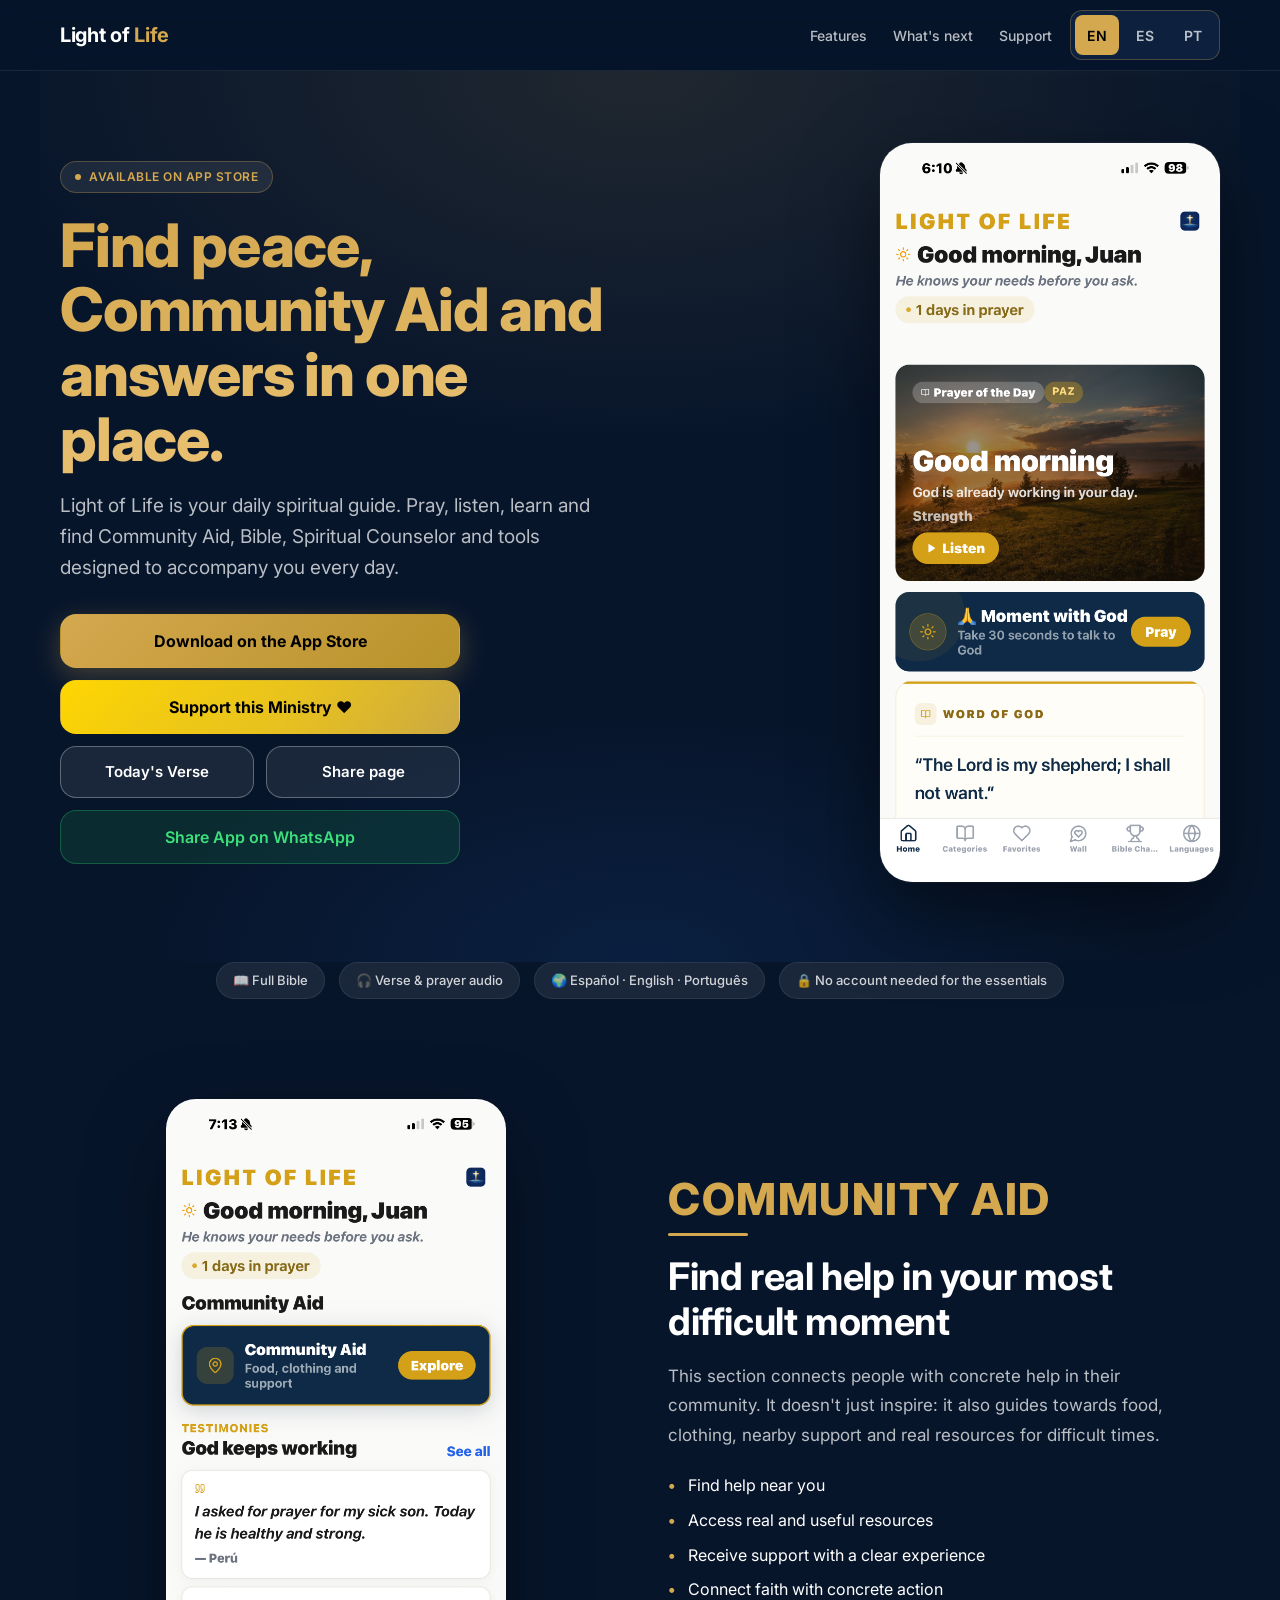
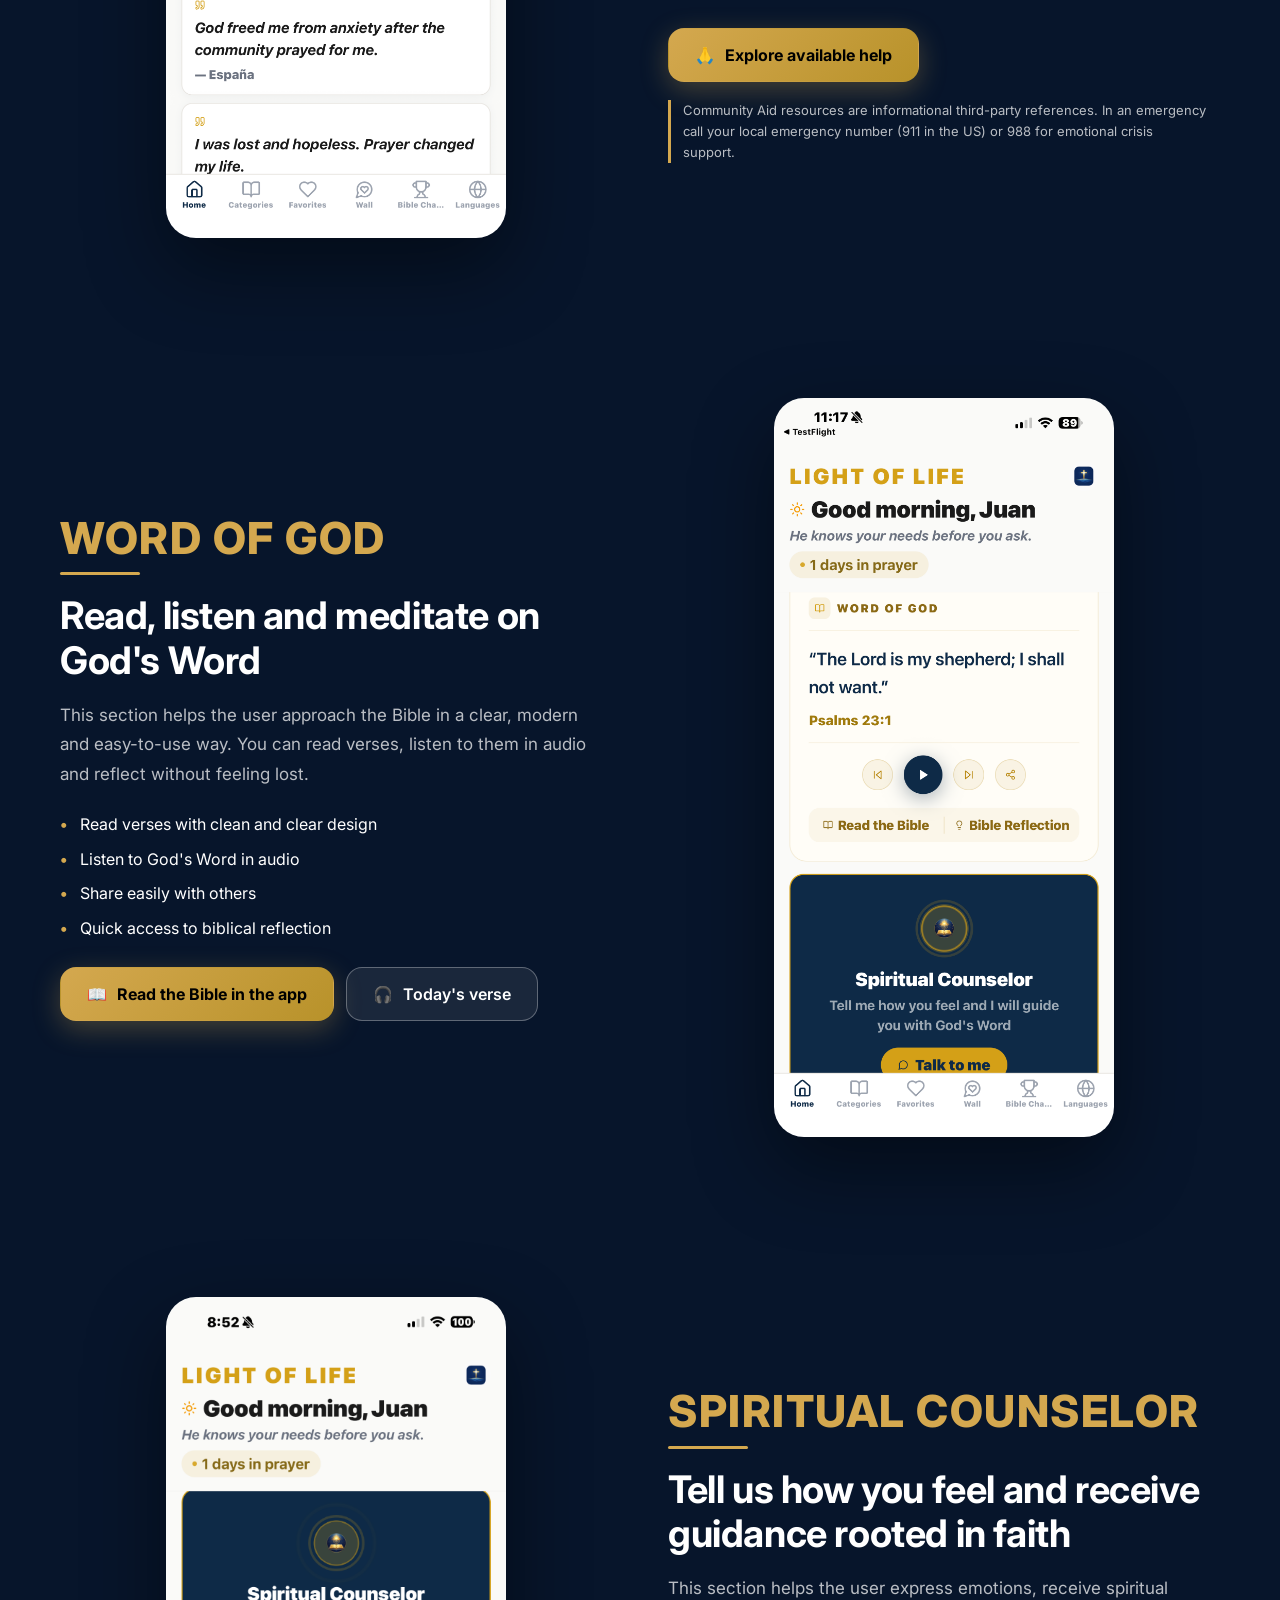
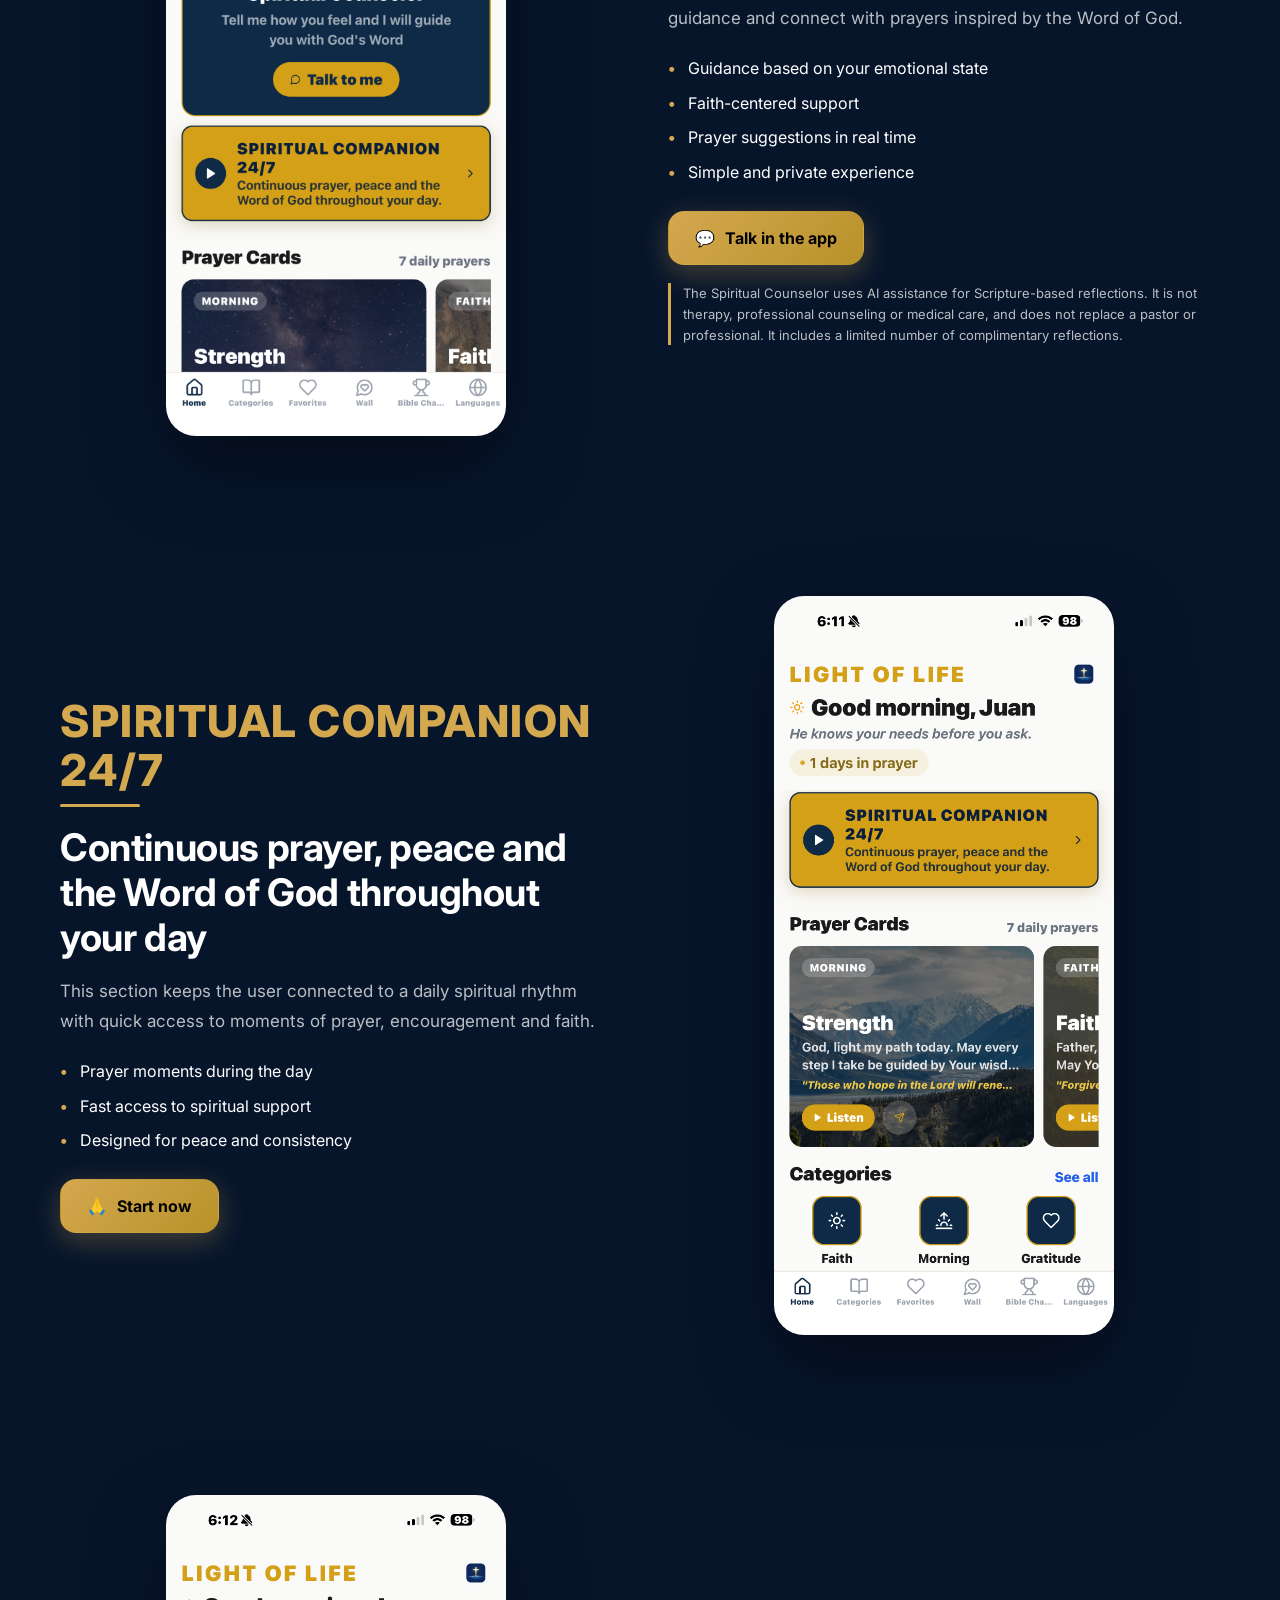
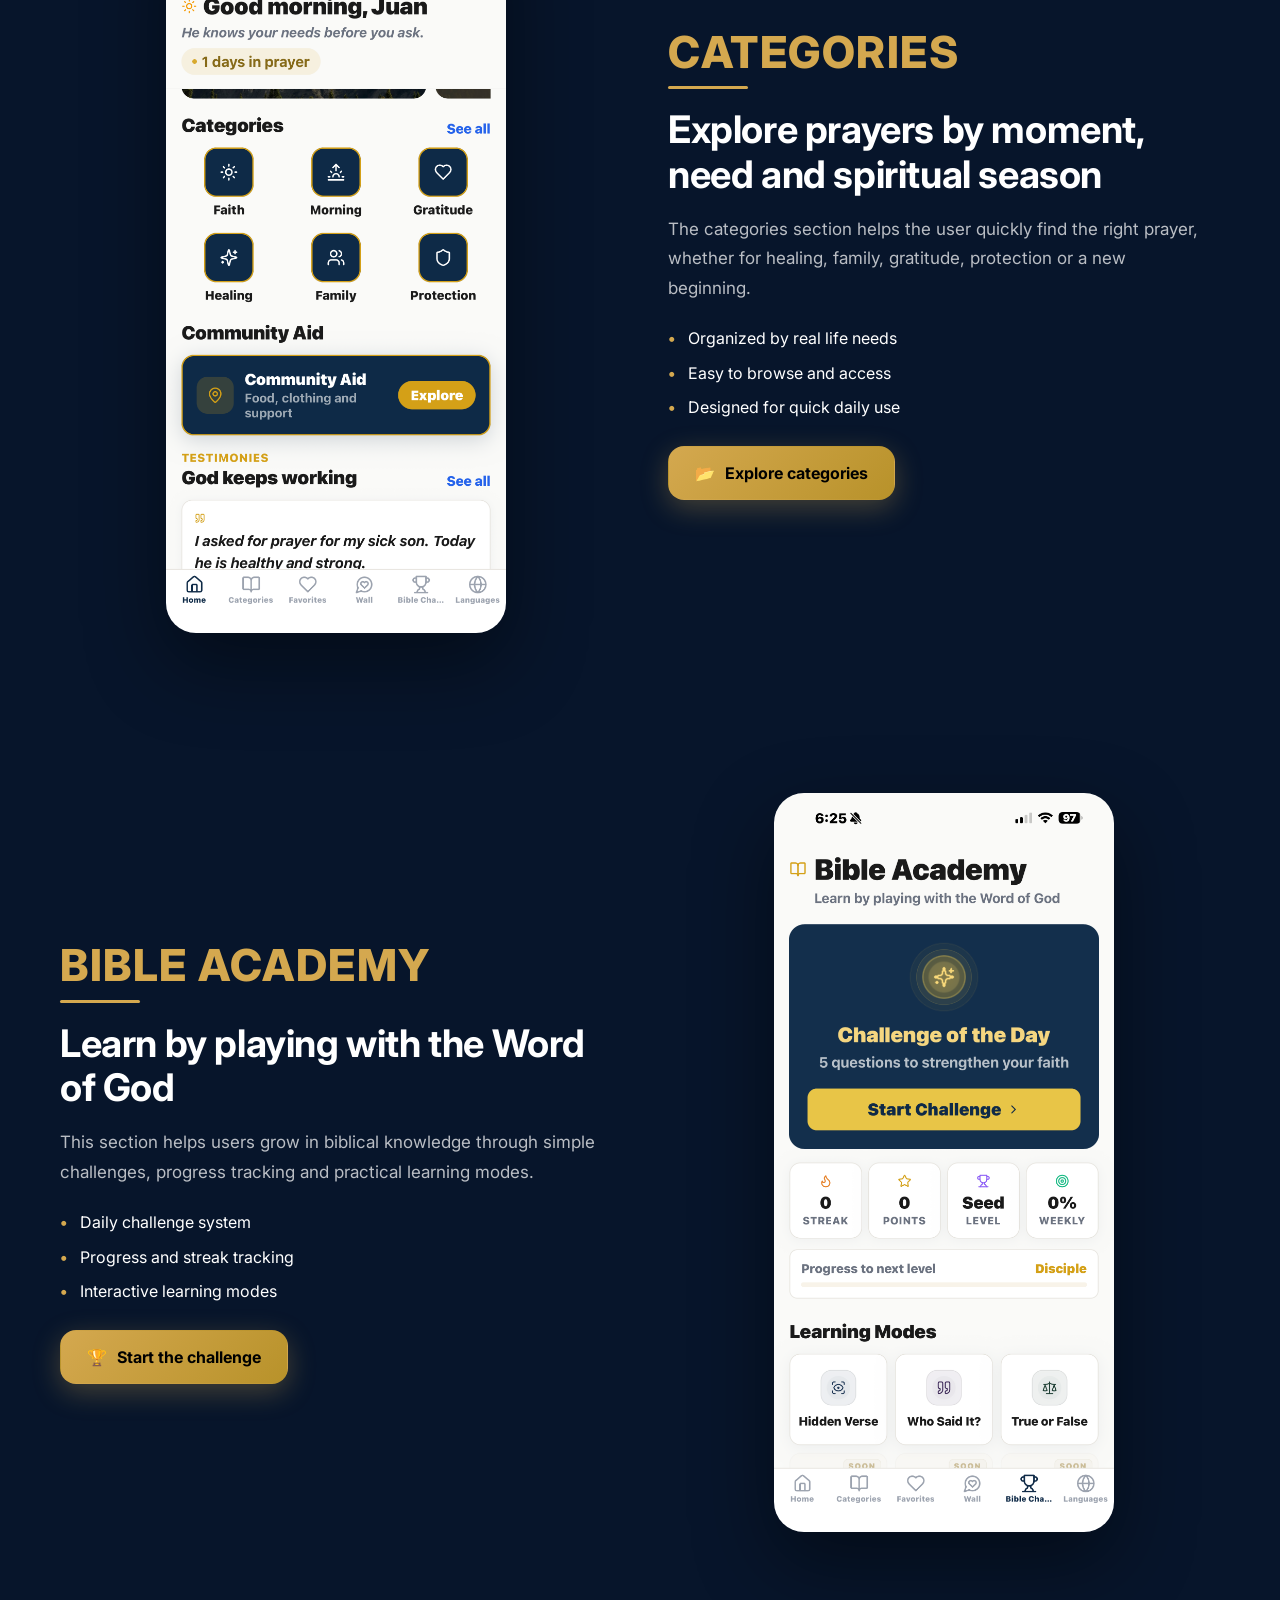
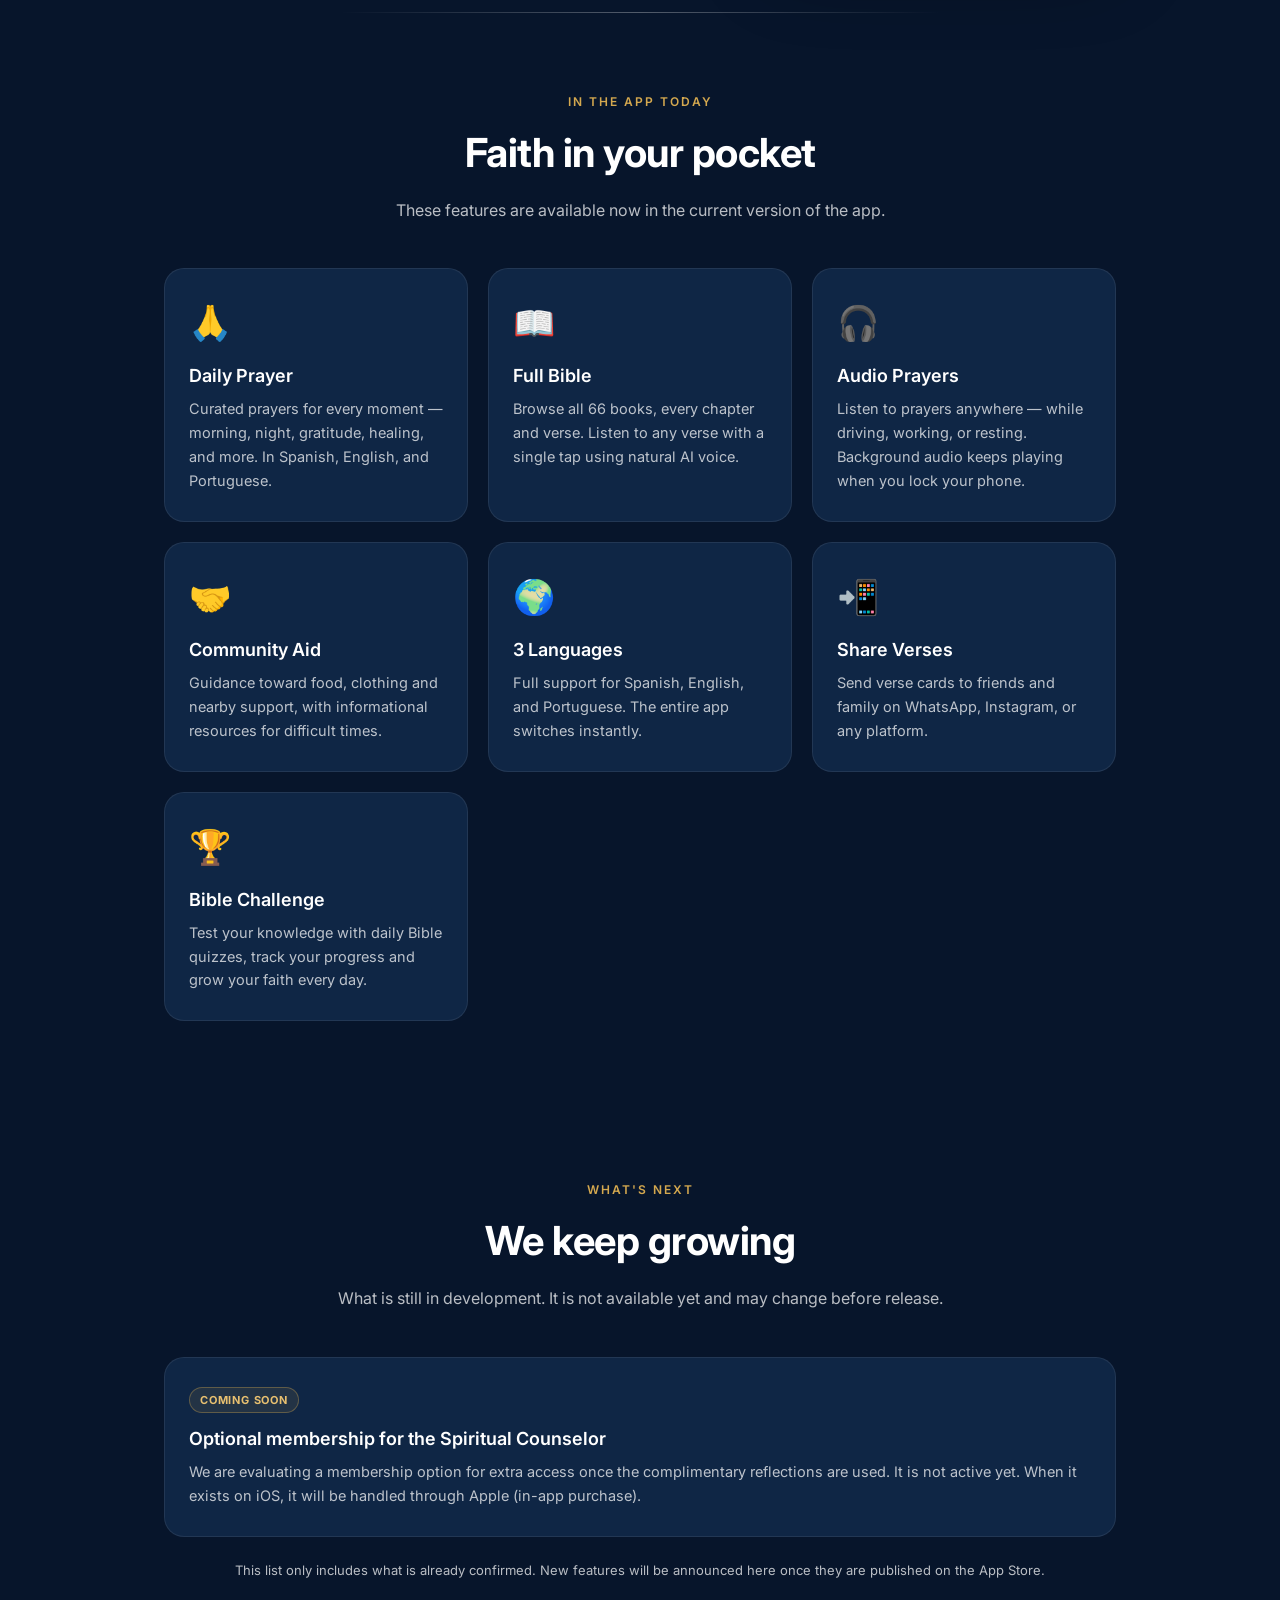
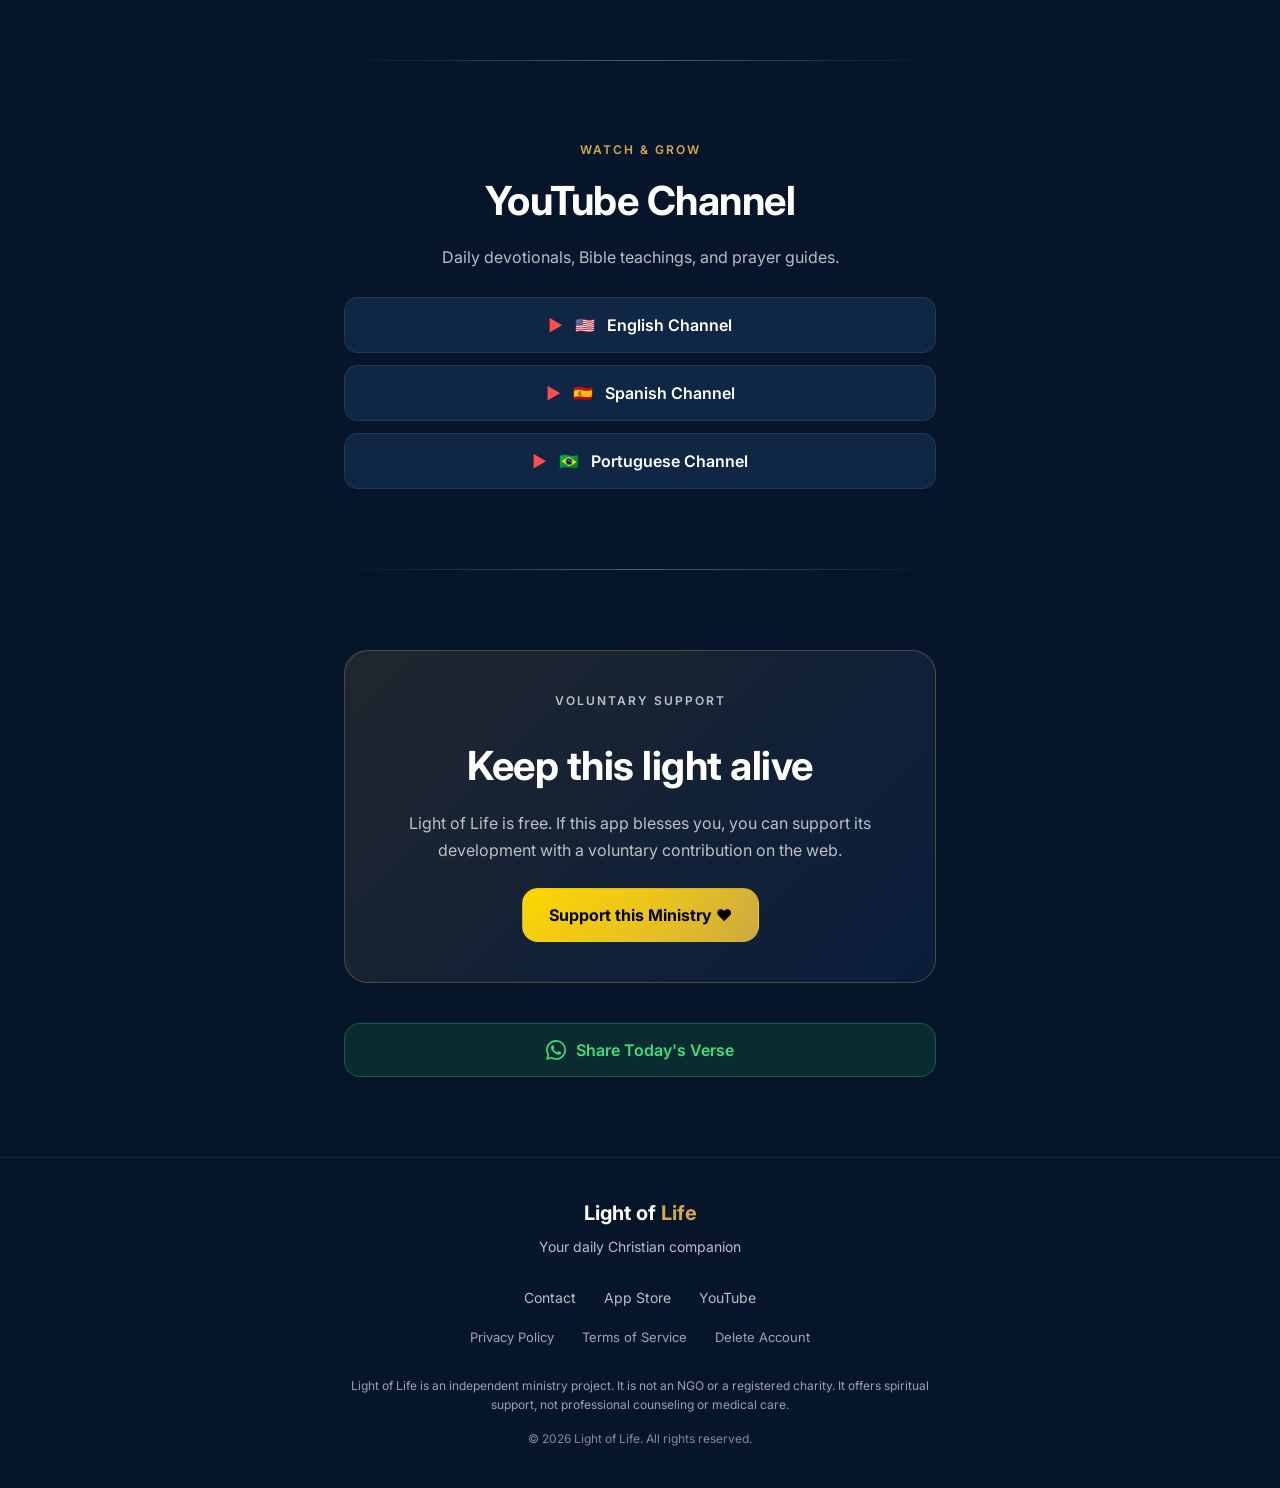
==== index.html @ a429a529 "feat(web): modernize site, update support modal, terms and privacy (Stripe web vs Apple IAP)" ====
<!DOCTYPE html>
<html lang="en">

<head>
  <meta charset="UTF-8" />
  <meta name="viewport" content="width=device-width, initial-scale=1.0" />
  <meta name="theme-color" content="#07152b" />
  <title>Light of Life | Christian Prayer App</title>
  <meta name="description"
    content="Light of Life is your daily Christian companion. Pray, read and listen to Scripture, find Community Aid and receive faith-based reflections in English, Spanish and Portuguese." />
  <link rel="canonical" href="https://www.lightoflife.app/" />
  <meta name="apple-itunes-app" content="app-id=6762034406" />
  <meta property="og:type" content="website" />
  <meta property="og:title" content="Light of Life | Christian Prayer App" />
  <meta property="og:description"
    content="Your daily Christian companion. Pray, read scripture, find Community Aid and share Bible verses." />
  <meta property="og:image" content="https://lightoflife.app/icon.png" />
  <meta property="og:url" content="https://www.lightoflife.app/" />
  <meta name="twitter:card" content="summary_large_image" />
  <link rel="preconnect" href="https://fonts.googleapis.com" />
  <link rel="preconnect" href="https://fonts.gstatic.com" crossorigin />
  <link href="https://fonts.googleapis.com/css2?family=Inter:wght@300;400;500;600;700;800&display=swap"
    rel="stylesheet" />

  <style>
    *,
    *::before,
    *::after {
      box-sizing: border-box;
      margin: 0;
      padding: 0;
    }

    :root {
      --navy: #07152b;
      --navy-light: #0d2040;
      --navy-card: #0f2645;
      --gold: #d4a84f;
      --gold-light: #e8c070;
      --gold-dark: #b8922a;
      --blue: #1b5cb8;
      --white: #ffffff;
      --white-80: rgba(255, 255, 255, 0.8);
      --white-70: rgba(255, 255, 255, 0.72);
      --white-30: rgba(255, 255, 255, 0.3);
      --white-10: rgba(255, 255, 255, 0.08);
      --radius: 18px;
    }

    html {
      scroll-behavior: smooth;
      scroll-padding-top: 76px;
      -webkit-text-size-adjust: 100%;
    }

    body {
      font-family: 'Inter', system-ui, -apple-system, 'Segoe UI', Arial, sans-serif;
      background: var(--navy);
      color: var(--white);
      min-height: 100vh;
      overflow-x: hidden;
      line-height: 1.5;
    }

    img {
      max-width: 100%;
      height: auto;
      display: block;
    }

    a {
      color: inherit;
    }

    :focus-visible {
      outline: 3px solid var(--gold-light);
      outline-offset: 3px;
      border-radius: 6px;
    }

    .skip-link {
      position: absolute;
      left: 12px;
      top: -60px;
      background: var(--gold);
      color: #000;
      padding: 10px 16px;
      border-radius: 10px;
      font-weight: 700;
      z-index: 2000;
      text-decoration: none;
    }

    .skip-link:focus {
      top: 12px;
    }

    /* ===== HEADER ===== */
    .site-header {
      position: sticky;
      top: 0;
      z-index: 1000;
      background: rgba(7, 21, 43, 0.85);
      -webkit-backdrop-filter: blur(14px);
      backdrop-filter: blur(14px);
      border-bottom: 1px solid var(--white-10);
    }

    .header-inner {
      max-width: 1200px;
      margin: 0 auto;
      padding: 10px 20px;
      display: flex;
      align-items: center;
      justify-content: space-between;
      gap: 16px;
    }

    .brand {
      font-size: 20px;
      font-weight: 700;
      text-decoration: none;
      letter-spacing: -0.3px;
    }

    .brand span {
      color: var(--gold);
    }

    .site-nav {
      display: flex;
      gap: 22px;
      margin-left: auto;
    }

    .site-nav a {
      font-size: 14px;
      font-weight: 500;
      color: var(--white-70);
      text-decoration: none;
      padding: 10px 2px;
      transition: color .2s;
    }

    .site-nav a:hover {
      color: var(--gold);
    }

    .language-selector {
      display: flex;
      gap: 4px;
      background: rgba(15, 38, 69, 0.8);
      border: 1px solid rgba(212, 168, 79, 0.3);
      border-radius: 12px;
      padding: 4px;
    }

    .lang-btn {
      min-width: 44px;
      min-height: 40px;
      padding: 6px 12px;
      border: none;
      border-radius: 8px;
      background: transparent;
      color: var(--white-70);
      font: inherit;
      font-weight: 600;
      font-size: 14px;
      cursor: pointer;
      transition: background .2s, color .2s;
      text-transform: uppercase;
      letter-spacing: 0.5px;
    }

    .lang-btn[aria-pressed="true"] {
      background: var(--gold);
      color: #000;
    }

    .lang-btn:hover {
      color: var(--white);
    }

    .lang-btn[aria-pressed="true"]:hover {
      color: #000;
    }

    /* ===== BUTTONS ===== */
    .btn-primary,
    .btn-secondary,
    .btn-whatsapp,
    .btn-donate {
      display: inline-flex;
      align-items: center;
      justify-content: center;
      gap: 10px;
      min-height: 52px;
      padding: 14px 26px;
      border-radius: 16px;
      font: inherit;
      font-weight: 700;
      font-size: 16px;
      text-decoration: none;
      cursor: pointer;
      border: 1px solid transparent;
      transition: transform .15s, box-shadow .15s, background .15s, border-color .15s;
    }

    .btn-primary {
      background: linear-gradient(135deg, var(--gold), var(--gold-dark));
      color: #000;
      box-shadow: 0 8px 28px rgba(212, 168, 79, 0.3);
    }

    .btn-primary:hover {
      transform: translateY(-2px);
      box-shadow: 0 12px 36px rgba(212, 168, 79, 0.42);
    }

    .btn-secondary {
      background: var(--white-10);
      color: var(--white);
      font-weight: 600;
      border-color: var(--white-30);
    }

    .btn-secondary:hover {
      background: rgba(255, 255, 255, 0.14);
      border-color: rgba(255, 255, 255, 0.5);
    }

    .btn-whatsapp {
      background: rgba(37, 211, 102, 0.12);
      color: #3be07b;
      font-weight: 600;
      border-color: rgba(37, 211, 102, 0.3);
    }

    .btn-whatsapp:hover {
      background: rgba(37, 211, 102, 0.22);
    }

    .btn-donate {
      position: relative;
      overflow: hidden;
      background: linear-gradient(135deg, #FFD700, #C9A646);
      color: #000;
      isolation: isolate;
    }

    .btn-donate::before {
      content: "";
      position: absolute;
      inset: -50%;
      z-index: -1;
      background: radial-gradient(circle, rgba(255, 215, 0, 0.25) 0%, transparent 60%);
      animation: donateGlow 4s infinite linear;
    }

    .btn-donate:hover {
      transform: translateY(-2px);
      box-shadow: 0 12px 30px rgba(255, 215, 0, 0.4);
    }

    @keyframes donateGlow {
      to {
        transform: rotate(360deg);
      }
    }

    /* ===== HERO ===== */
    .hero {
      display: flex;
      align-items: center;
      justify-content: space-between;
      gap: 60px;
      padding: 72px 20px 80px;
      max-width: 1200px;
      margin: 0 auto;
      position: relative;
    }

    .hero::before {
      content: '';
      position: absolute;
      inset: 0;
      background:
        radial-gradient(ellipse 80% 60% at 50% 0%, rgba(212, 168, 79, 0.12) 0%, transparent 70%),
        radial-gradient(ellipse 60% 40% at 50% 100%, rgba(27, 92, 184, 0.15) 0%, transparent 70%);
      pointer-events: none;
    }

    .hero-copy {
      max-width: 560px;
      position: relative;
      z-index: 1;
    }

    .badge {
      display: inline-flex;
      align-items: center;
      gap: 8px;
      background: var(--white-10);
      border: 1px solid rgba(212, 168, 79, 0.3);
      border-radius: 100px;
      padding: 6px 14px;
      font-size: 12px;
      font-weight: 600;
      color: var(--gold);
      letter-spacing: 0.5px;
      text-transform: uppercase;
      margin-bottom: 20px;
    }

    .badge-dot {
      width: 6px;
      height: 6px;
      border-radius: 50%;
      background: var(--gold);
      animation: pulse 2s infinite;
    }

    @keyframes pulse {

      0%,
      100% {
        opacity: 1;
        transform: scale(1);
      }

      50% {
        opacity: .5;
        transform: scale(.8);
      }
    }

    .hero h1 {
      font-size: clamp(36px, 6.4vw, 60px);
      font-weight: 800;
      line-height: 1.08;
      letter-spacing: -1.2px;
      margin-bottom: 18px;
    }

    .hero h1 .accent {
      background: linear-gradient(135deg, var(--gold), var(--gold-light));
      -webkit-background-clip: text;
      background-clip: text;
      -webkit-text-fill-color: transparent;
    }

    .hero-sub {
      font-size: clamp(16px, 2.6vw, 19px);
      color: var(--white-70);
      line-height: 1.65;
      margin-bottom: 30px;
    }

    .cta-group {
      display: flex;
      flex-direction: column;
      gap: 12px;
      width: 100%;
      max-width: 400px;
    }

    .cta-row {
      display: grid;
      grid-template-columns: 1fr 1fr;
      gap: 12px;
    }

    .cta-row>* {
      padding-inline: 12px;
      font-size: 15px;
    }

    .hero-phone {
      position: relative;
      z-index: 1;
      flex-shrink: 0;
    }

    .hero-phone img {
      width: 340px;
      border-radius: 32px;
      box-shadow: 0 30px 80px rgba(0, 0, 0, 0.5), 0 0 0 1px rgba(255, 255, 255, 0.05);
    }

    .trust-strip {
      max-width: 1000px;
      margin: 0 auto;
      padding: 0 20px 20px;
      display: flex;
      flex-wrap: wrap;
      justify-content: center;
      gap: 10px 14px;
    }

    .trust-strip li {
      list-style: none;
      font-size: 13px;
      font-weight: 500;
      color: var(--white-80);
      background: var(--white-10);
      border: 1px solid var(--white-10);
      border-radius: 100px;
      padding: 8px 16px;
    }

    /* ===== FEATURE SECTIONS ===== */
    .feature-section {
      max-width: 1200px;
      margin: 0 auto;
      padding: 80px 20px;
    }

    .feature-grid {
      display: grid;
      grid-template-columns: 1fr 1fr;
      gap: 56px;
      align-items: center;
    }

    .feature-section.alt .feature-copy {
      order: 2;
    }

    .feature-section.alt .feature-shot {
      order: 1;
    }

    .feature-copy {
      max-width: 540px;
    }

    .feature-title {
      font-size: clamp(30px, 4.6vw, 44px);
      font-weight: 800;
      color: var(--gold);
      margin-bottom: 18px;
      letter-spacing: 1.5px;
      text-transform: uppercase;
      line-height: 1.1;
    }

    .feature-title::after {
      content: "";
      display: block;
      width: 80px;
      height: 3px;
      background: var(--gold);
      margin-top: 10px;
      border-radius: 2px;
    }

    .feature-copy .feature-heading {
      font-weight: 700;
      font-size: clamp(26px, 3.6vw, 38px);
      line-height: 1.18;
      margin-bottom: 18px;
      letter-spacing: -0.4px;
    }

    .feature-copy p {
      font-size: 17px;
      line-height: 1.75;
      color: var(--white-70);
      margin-bottom: 22px;
    }

    .feature-list {
      list-style: none;
      display: grid;
      gap: 10px;
    }

    .feature-list li {
      font-size: 16px;
      line-height: 1.55;
      padding-left: 20px;
      position: relative;
    }

    .feature-list li::before {
      content: "•";
      color: var(--gold);
      position: absolute;
      left: 0;
      font-weight: 700;
    }

    .feature-cta {
      margin-top: 26px;
      display: flex;
      gap: 12px;
      flex-wrap: wrap;
    }

    .feature-note {
      margin-top: 18px;
      font-size: 13px !important;
      line-height: 1.6 !important;
      color: var(--white-70);
      border-left: 3px solid var(--gold);
      padding-left: 12px;
      margin-bottom: 0 !important;
    }

    .feature-shot {
      display: flex;
      justify-content: center;
    }

    .feature-shot img {
      width: 100%;
      max-width: 340px;
      border-radius: 30px;
      box-shadow: 0 30px 80px rgba(0, 0, 0, 0.45);
    }

    /* ===== GENERIC SECTIONS ===== */
    .section {
      padding: 80px 24px;
      max-width: 1000px;
      margin: 0 auto;
    }

    .section.narrow {
      max-width: 640px;
      text-align: center;
    }

    .section-label {
      font-size: 12px;
      font-weight: 600;
      letter-spacing: 2px;
      text-transform: uppercase;
      color: var(--gold);
      margin-bottom: 12px;
      text-align: center;
    }

    .section-title {
      font-size: clamp(28px, 5vw, 40px);
      font-weight: 700;
      text-align: center;
      margin-bottom: 14px;
      letter-spacing: -0.5px;
    }

    .section-lead {
      text-align: center;
      color: var(--white-70);
      max-width: 620px;
      margin: 0 auto 44px;
      font-size: 16px;
      line-height: 1.7;
    }

    .cards-grid {
      display: grid;
      grid-template-columns: repeat(auto-fit, minmax(270px, 1fr));
      gap: 20px;
    }

    .card {
      background: var(--navy-card);
      border: 1px solid var(--white-10);
      border-radius: 20px;
      padding: 28px 24px;
      transition: border-color .2s, transform .2s;
    }

    .card:hover {
      border-color: rgba(212, 168, 79, 0.35);
      transform: translateY(-4px);
    }

    .card-icon {
      font-size: 34px;
      margin-bottom: 14px;
    }

    .card h3 {
      font-size: 18px;
      font-weight: 600;
      margin-bottom: 8px;
    }

    .card p {
      font-size: 14.5px;
      color: var(--white-70);
      line-height: 1.65;
    }

    .status {
      display: inline-block;
      font-size: 11px;
      font-weight: 700;
      letter-spacing: .8px;
      text-transform: uppercase;
      border-radius: 100px;
      padding: 4px 10px;
      margin-bottom: 12px;
    }

    .status.live {
      color: #7be0a2;
      background: rgba(60, 200, 120, .12);
      border: 1px solid rgba(60, 200, 120, .3);
    }

    .status.soon {
      color: var(--gold-light);
      background: rgba(212, 168, 79, .1);
      border: 1px solid rgba(212, 168, 79, .35);
    }

    .roadmap-note {
      text-align: center;
      font-size: 13px;
      color: var(--white-70);
      margin-top: 24px;
    }

    .divider {
      width: 100%;
      max-width: 600px;
      margin: 0 auto;
      height: 1px;
      background: linear-gradient(90deg, transparent, var(--white-30), transparent);
    }

    .stack {
      display: flex;
      flex-direction: column;
      gap: 12px;
      margin-top: 28px;
    }

    .btn-youtube {
      display: flex;
      align-items: center;
      justify-content: center;
      gap: 12px;
      min-height: 56px;
      background: var(--navy-card);
      border: 1px solid var(--white-10);
      border-radius: 14px;
      padding: 14px 24px;
      color: var(--white);
      font-weight: 600;
      font-size: 16px;
      text-decoration: none;
      transition: border-color .2s, background .2s;
    }

    .btn-youtube:hover {
      border-color: rgba(255, 90, 90, 0.5);
      background: rgba(255, 0, 0, 0.07);
    }

    .yt-icon {
      color: #ff4d4d;
    }

    .support-band {
      background: linear-gradient(135deg, rgba(212, 168, 79, .12), rgba(27, 92, 184, .12));
      border: 1px solid rgba(212, 168, 79, .3);
      border-radius: 24px;
      padding: 40px 24px;
      text-align: center;
    }

    .support-band p {
      color: var(--white-70);
      max-width: 520px;
      margin: 0 auto 24px;
      line-height: 1.7;
    }

    /* ===== FOOTER ===== */
    footer {
      border-top: 1px solid var(--white-10);
      padding: 40px 24px;
      text-align: center;
    }

    .footer-logo {
      font-size: 20px;
      font-weight: 700;
      margin-bottom: 8px;
    }

    .footer-logo span {
      color: var(--gold);
    }

    .footer-sub {
      font-size: 14px;
      color: var(--white-70);
      margin-bottom: 20px;
    }

    .footer-links,
    .footer-legal {
      display: flex;
      justify-content: center;
      gap: 6px 24px;
      flex-wrap: wrap;
    }

    .footer-links a,
    .footer-legal a {
      font-size: 14px;
      color: var(--white-70);
      text-decoration: none;
      padding: 10px 2px;
      transition: color .2s;
    }

    .footer-legal a {
      font-size: 13px;
      color: rgba(255, 255, 255, 0.62);
    }

    .footer-links a:hover,
    .footer-legal a:hover {
      color: var(--gold);
    }

    .footer-disclaimer {
      max-width: 620px;
      margin: 18px auto 0;
      font-size: 12px;
      line-height: 1.6;
      color: rgba(255, 255, 255, 0.6);
    }

    .footer-copy {
      margin-top: 16px;
      font-size: 12px;
      color: rgba(255, 255, 255, 0.5);
    }

    /* ===== DONATION DIALOG ===== */
    dialog.donation-dialog {
      border: 1px solid rgba(212, 168, 79, 0.35);
      border-radius: 22px;
      background: var(--navy-light);
      color: var(--white);
      padding: 0;
      width: min(92vw, 440px);
      max-height: 92vh;
      margin: auto;
      overflow: auto;
      box-shadow: 0 30px 90px rgba(0, 0, 0, .6);
    }

    dialog.donation-dialog::backdrop {
      background: rgba(3, 9, 20, 0.72);
      -webkit-backdrop-filter: blur(4px);
      backdrop-filter: blur(4px);
    }

    .donation-box {
      padding: 28px 24px 22px;
      text-align: center;
    }

    .donation-box h2 {
      font-size: 22px;
      margin-bottom: 8px;
    }

    .donation-intro {
      color: var(--white-70);
      font-size: 15px;
      line-height: 1.6;
      margin-bottom: 18px;
    }

    fieldset.donation-options {
      border: 0;
      display: grid;
      grid-template-columns: repeat(3, 1fr);
      gap: 10px;
      margin-bottom: 16px;
    }

    fieldset.donation-options legend {
      position: absolute;
      width: 1px;
      height: 1px;
      overflow: hidden;
      clip: rect(0 0 0 0);
    }

    .amount input {
      position: absolute;
      opacity: 0;
      pointer-events: none;
    }

    .amount span {
      display: flex;
      align-items: center;
      justify-content: center;
      min-height: 52px;
      border-radius: 12px;
      background: var(--white-10);
      border: 1px solid var(--white-30);
      font-weight: 700;
      font-size: 17px;
      cursor: pointer;
      transition: background .15s, border-color .15s, color .15s;
    }

    .amount:hover span {
      border-color: var(--gold);
    }

    .amount input:checked+span {
      background: linear-gradient(135deg, #FFD700, #FFA500);
      color: #000;
      border-color: transparent;
      box-shadow: 0 6px 18px rgba(255, 215, 0, 0.35);
    }

    .amount input:focus-visible+span {
      outline: 3px solid var(--gold-light);
      outline-offset: 2px;
    }

    .amount.custom {
      grid-column: span 2;
    }

    .amount.custom span {
      font-size: 15px;
    }

    .donate-main {
      width: 100%;
      min-height: 54px;
      background: linear-gradient(135deg, #FFD700, #C9A646);
      border: 0;
      border-radius: 14px;
      font: inherit;
      font-weight: 700;
      font-size: 17px;
      color: #000;
      cursor: pointer;
    }

    .donate-main:hover {
      filter: brightness(1.06);
    }

    .donation-info {
      margin-top: 16px;
      text-align: left;
      font-size: 12.5px;
      line-height: 1.6;
      color: var(--white-70);
      display: grid;
      gap: 8px;
    }

    .donation-info strong {
      color: var(--white);
    }

    .donation-info a {
      color: var(--gold-light);
    }

    .close-modal {
      margin-top: 12px;
      min-height: 44px;
      padding: 8px 18px;
      background: transparent;
      border: 0;
      color: var(--white-70);
      font: inherit;
      font-size: 14px;
      cursor: pointer;
      text-decoration: underline;
    }

    .close-modal:hover {
      color: var(--white);
    }

    .donation-error {
      color: #ffb4b4;
      font-size: 13px;
      margin-top: 10px;
    }

    /* ===== TOAST ===== */
    .toast {
      position: fixed;
      left: 50%;
      bottom: 24px;
      transform: translate(-50%, 20px);
      background: var(--gold);
      color: #000;
      font-weight: 600;
      font-size: 14px;
      padding: 12px 20px;
      border-radius: 12px;
      opacity: 0;
      pointer-events: none;
      transition: opacity .25s, transform .25s;
      z-index: 3000;
      max-width: 90vw;
      word-break: break-all;
    }

    .toast.show {
      opacity: 1;
      transform: translate(-50%, 0);
    }

    /* ===== RESPONSIVE ===== */
    @media (max-width: 900px) {
      .feature-grid {
        grid-template-columns: 1fr;
        gap: 28px;
        text-align: center;
      }

      .feature-copy {
        max-width: 100%;
        margin: 0 auto;
      }

      .feature-title::after {
        margin-inline: auto;
      }

      .feature-list li {
        padding-left: 0;
      }

      .feature-list li::before {
        display: none;
      }

      .feature-cta {
        justify-content: center;
      }

      .feature-note {
        text-align: left;
      }

      .feature-section.alt .feature-copy,
      .feature-section.alt .feature-shot {
        order: unset;
      }

      .feature-shot {
        order: -1;
      }

      .feature-section {
        padding: 56px 20px;
      }
    }

    @media (max-width: 768px) {
      .site-nav {
        display: none;
      }

      .language-selector {
        margin-left: auto;
      }

      .hero {
        flex-direction: column;
        text-align: center;
        padding: 36px 20px 48px;
        gap: 28px;
      }

      .hero-copy {
        display: flex;
        flex-direction: column;
        align-items: center;
        max-width: 100%;
      }

      .hero-phone img {
        width: 100%;
        max-width: 300px;
      }

      .cta-group .btn-primary,
      .cta-group .btn-secondary,
      .cta-group .btn-whatsapp,
      .cta-group .btn-donate {
        min-height: 58px;
        border-radius: 20px;
      }

      .section {
        padding: 56px 20px;
      }
    }

    @media (max-width: 380px) {
      .cta-row {
        grid-template-columns: 1fr;
      }

      .brand {
        font-size: 18px;
      }

      .lang-btn {
        min-width: 40px;
        padding-inline: 8px;
      }
    }

    @media (prefers-reduced-motion: reduce) {

      *,
      *::before,
      *::after {
        animation: none !important;
        transition: none !important;
        scroll-behavior: auto !important;
      }
    }
  </style>
</head>

<body>
  <a class="skip-link" href="#main" data-es="Saltar al contenido" data-pt="Ir para o conteúdo">Skip to content</a>

  <!-- HEADER -->
  <header class="site-header">
    <div class="header-inner">
      <a class="brand" href="/" aria-label="Light of Life">Light of <span>Life</span></a>
      <nav class="site-nav" aria-label="Main" data-es-label="Principal" data-pt-label="Principal">
        <a href="#features" data-es="Funciones" data-pt="Funções">Features</a>
        <a href="#roadmap" data-es="Novedades" data-pt="Novidades">What's next</a>
        <a href="#support" data-es="Apoyar" data-pt="Apoiar">Support</a>
      </nav>
      <div class="language-selector" role="group" aria-label="Language" data-es-label="Idioma" data-pt-label="Idioma">
        <button type="button" class="lang-btn" data-lang="en" aria-pressed="true" lang="en">EN</button>
        <button type="button" class="lang-btn" data-lang="es" aria-pressed="false" lang="es">ES</button>
        <button type="button" class="lang-btn" data-lang="pt" aria-pressed="false" lang="pt">PT</button>
      </div>
    </div>
  </header>

  <main id="main">
    <!-- HERO -->
    <section class="hero" aria-labelledby="hero-title">
      <div class="hero-copy">
        <div class="badge">
          <span class="badge-dot" aria-hidden="true"></span>
          <span data-es="Disponible en App Store" data-pt="Disponível na App Store">Available on App Store</span>
        </div>

        <h1 id="hero-title">
          <span class="accent" data-es="Encuentra paz, Ayuda Comunitaria y respuestas en un solo lugar."
            data-pt="Encontre paz, Ajuda Comunitária e respostas em um único lugar.">Find peace, Community Aid and
            answers in one place.</span>
        </h1>

        <p class="hero-sub"
          data-es="Light of Life es tu guía espiritual diaria. Ora, escucha, aprende y encuentra Ayuda Comunitaria, Biblia, Consejero Espiritual y herramientas pensadas para acompañarte cada día."
          data-pt="Light of Life é seu guia espiritual diário. Ore, ouça, aprenda e encontre Ajuda Comunitária, Bíblia, Conselheiro Espiritual e ferramentas projetadas para acompanhá-lo todos os dias.">Light
          of Life is your daily spiritual guide. Pray, listen, learn and find Community Aid, Bible, Spiritual
          Counselor and tools designed to accompany you every day.</p>

        <div class="cta-group">
          <a class="btn-primary" href="https://apps.apple.com/app/light-of-life-help-hope/id6762034406"
            target="_blank" rel="noopener">
            <span data-es="Descargar en la App Store" data-pt="Baixar na App Store">Download on the App Store</span>
          </a>
          <button type="button" class="btn-donate" id="openDonation" aria-haspopup="dialog">
            <span data-es="Apoya este ministerio ❤️" data-pt="Apoie este ministério ❤️">Support this Ministry ❤️</span>
          </button>
          <div class="cta-row">
            <a class="btn-secondary" href="https://lightoflife.app/verse/john/3/16">
              <span data-es="Versículo de hoy" data-pt="Versículo de hoje">Today's Verse</span>
            </a>
            <button type="button" class="btn-secondary" id="sharePageBtn">
              <span data-es="Compartir página" data-pt="Compartilhar página">Share page</span>
            </button>
          </div>
          <button type="button" class="btn-whatsapp" id="shareAppBtn">
            <span data-es="Compartir app en WhatsApp" data-pt="Compartilhar app no WhatsApp">Share App on
              WhatsApp</span>
          </button>
        </div>
      </div>

      <div class="hero-phone">
        <img data-img="home-main" src="/screenshots/en/home-main-en.png" width="340" height="739"
          alt="Light of Life home screen"
          data-alt-es="Pantalla de inicio de Light of Life" data-alt-pt="Tela inicial do Light of Life" />
      </div>
    </section>

    <ul class="trust-strip" aria-label="Highlights" data-es-label="Aspectos destacados"
      data-pt-label="Destaques">
      <li data-es="📖 Biblia completa" data-pt="📖 Bíblia completa">📖 Full Bible</li>
      <li data-es="🎧 Audio de versículos y oraciones" data-pt="🎧 Áudio de versículos e orações">🎧 Verse &amp;
        prayer audio</li>
      <li data-es="🌍 Español · English · Português" data-pt="🌍 Español · English · Português">🌍 Español · English ·
        Português</li>
      <li data-es="🔒 Sin crear cuenta para lo esencial" data-pt="🔒 Sem criar conta para o essencial">🔒 No account
        needed for the essentials</li>
    </ul>

    <!-- COMMUNITY AID -->
    <section class="feature-section alt" id="community-aid" aria-labelledby="ca-title">
      <div class="feature-grid">
        <div class="feature-copy">
          <h2 class="feature-title" id="ca-title" data-es="Ayuda Comunitaria" data-pt="Ajuda Comunitária">Community
            Aid</h2>
          <h3 class="feature-heading" data-es="Encuentra ayuda real en tu momento más difícil"
            data-pt="Encontre ajuda real em seu momento mais difícil">Find real help in your most difficult moment
          </h3>
          <p
            data-es="Esta sección conecta a las personas con ayuda concreta en su comunidad. No solo inspira: también orienta hacia comida, ropa, apoyo cercano y recursos reales para momentos difíciles."
            data-pt="Esta seção conecta pessoas com ajuda concreta em sua comunidade. Não apenas inspira: também orienta para alimentos, roupas, apoio próximo e recursos reais para momentos difíceis.">
            This section connects people with concrete help in their community. It doesn't just inspire: it also
            guides towards food, clothing, nearby support and real resources for difficult times.</p>

          <ul class="feature-list">
            <li data-es="Encuentra ayuda cerca de ti" data-pt="Encontre ajuda perto de você">Find help near you</li>
            <li data-es="Accede a recursos reales y útiles" data-pt="Acesse recursos reais e úteis">Access real and
              useful resources</li>
            <li data-es="Recibe apoyo con una experiencia clara" data-pt="Receba suporte com uma experiência clara">
              Receive support with a clear experience</li>
            <li data-es="Conecta fe con acción concreta" data-pt="Conecte fé com ação concreta">Connect faith with
              concrete action</li>
          </ul>

          <div class="feature-cta">
            <a class="btn-primary" href="https://apps.apple.com/app/light-of-life-help-hope/id6762034406"
              target="_blank" rel="noopener">
              <span aria-hidden="true">🙏</span>
              <span data-es="Explorar ayuda disponible" data-pt="Explorar ajuda disponível">Explore available
                help</span>
            </a>
          </div>
          <p class="feature-note"
            data-es="Los recursos de Ayuda Comunitaria son referencias informativas de terceros. En una emergencia llama a tu número local de emergencias (911 en EE. UU.) o al 988 para crisis emocional."
            data-pt="Os recursos de Ajuda Comunitária são referências informativas de terceiros. Em uma emergência, ligue para o número local de emergência (911 nos EUA) ou 988 para crise emocional.">
            Community Aid resources are informational third-party references. In an emergency call your local
            emergency number (911 in the US) or 988 for emotional crisis support.</p>
        </div>

        <div class="feature-shot">
          <img data-img="community-aid" src="/screenshots/en/community-aid-en.png" width="340" height="739"
            loading="lazy" alt="Community Aid screen" data-alt-es="Pantalla de Ayuda Comunitaria"
            data-alt-pt="Tela de Ajuda Comunitária" />
        </div>
      </div>
    </section>

    <div id="features"></div>

    <!-- WORD OF GOD -->
    <section class="feature-section" id="word" aria-labelledby="word-title">
      <div class="feature-grid">
        <div class="feature-copy">
          <h2 class="feature-title" id="word-title" data-es="Palabra de Dios" data-pt="Palavra de Deus">Word of God
          </h2>
          <h3 class="feature-heading" data-es="Lee, escucha y medita en la Palabra de Dios"
            data-pt="Leia, ouça e medite na Palavra de Deus">Read, listen and meditate on God's Word</h3>
          <p
            data-es="Esta sección ayuda al usuario a acercarse a la Biblia de una manera clara, moderna y fácil de usar. Puede leer versículos, escucharlos en audio y reflexionar sin sentirse perdido."
            data-pt="Esta seção ajuda o usuário a se aproximar da Bíblia de forma clara, moderna e fácil de usar. Você pode ler versículos, ouvi-los em áudio e refletir sem se sentir perdido.">
            This section helps the user approach the Bible in a clear, modern and easy-to-use way. You can read
            verses, listen to them in audio and reflect without feeling lost.</p>
          <ul class="feature-list">
            <li data-es="Lee versículos con diseño limpio y claro" data-pt="Leia versículos com design limpo e claro">
              Read verses with clean and clear design</li>
            <li data-es="Escucha la Palabra en audio" data-pt="Ouça a Palavra em áudio">Listen to God's Word in audio
            </li>
            <li data-es="Comparte fácilmente con otros" data-pt="Compartilhe facilmente com outros">Share easily with
              others</li>
            <li data-es="Acceso rápido a reflexión bíblica" data-pt="Acesso rápido à reflexão bíblica">Quick access
              to biblical reflection</li>
          </ul>
          <div class="feature-cta">
            <a class="btn-primary" href="https://apps.apple.com/app/light-of-life-help-hope/id6762034406"
              target="_blank" rel="noopener">
              <span aria-hidden="true">📖</span>
              <span data-es="Leer la Biblia en la app" data-pt="Ler a Bíblia no app">Read the Bible in the app</span>
            </a>
            <a class="btn-secondary" href="https://lightoflife.app/verse/john/3/16">
              <span aria-hidden="true">🎧</span>
              <span data-es="Versículo de hoy" data-pt="Versículo de hoje">Today's verse</span>
            </a>
          </div>
        </div>
        <div class="feature-shot">
          <img data-img="word-of-god" src="/screenshots/en/word-of-god-en.png?v=3" width="340" height="739"
            loading="lazy" alt="Word of God screen" data-alt-es="Pantalla de Palabra de Dios"
            data-alt-pt="Tela de Palavra de Deus" />
        </div>
      </div>
    </section>

    <!-- SPIRITUAL COUNSELOR -->
    <section class="feature-section alt" id="counselor" aria-labelledby="sc-title">
      <div class="feature-grid">
        <div class="feature-copy">
          <h2 class="feature-title" id="sc-title" data-es="Consejero Espiritual" data-pt="Conselheiro Espiritual">
            Spiritual Counselor</h2>
          <h3 class="feature-heading" data-es="Dime cómo te sientes y recibe guía basada en la fe"
            data-pt="Diga como você se sente e receba orientação baseada na fé">Tell us how you feel and receive
            guidance rooted in faith</h3>
          <p
            data-es="Esta sección ayuda al usuario a expresar emociones, recibir guía espiritual y conectarse con oraciones inspiradas en la Palabra de Dios."
            data-pt="Esta seção ajuda o usuário a expressar emoções, receber orientação espiritual e conectar-se com orações inspiradas na Palavra de Deus.">
            This section helps the user express emotions, receive spiritual guidance and connect with prayers
            inspired by the Word of God.</p>
          <ul class="feature-list">
            <li data-es="Guía según tu estado emocional" data-pt="Orientação de acordo com seu estado emocional">
              Guidance based on your emotional state</li>
            <li data-es="Apoyo centrado en la fe" data-pt="Apoio centrado na fé">Faith-centered support</li>
            <li data-es="Sugerencias de oración en tiempo real" data-pt="Sugestões de oração em tempo real">Prayer
              suggestions in real time</li>
            <li data-es="Experiencia simple y privada" data-pt="Experiência simples e privada">Simple and private
              experience</li>
          </ul>
          <div class="feature-cta">
            <a class="btn-primary" href="https://apps.apple.com/app/light-of-life-help-hope/id6762034406"
              target="_blank" rel="noopener">
              <span aria-hidden="true">💬</span>
              <span data-es="Habla en la app" data-pt="Fale no app">Talk in the app</span>
            </a>
          </div>
          <p class="feature-note"
            data-es="El Consejero Espiritual usa asistencia de IA para reflexiones basadas en la Escritura. No es terapia, consejería profesional ni atención médica, y no sustituye a un pastor o profesional. Incluye un número limitado de reflexiones gratuitas."
            data-pt="O Conselheiro Espiritual usa assistência de IA para reflexões baseadas nas Escrituras. Não é terapia, aconselhamento profissional nem atendimento médico, e não substitui um pastor ou profissional. Inclui um número limitado de reflexões gratuitas.">
            The Spiritual Counselor uses AI assistance for Scripture-based reflections. It is not therapy,
            professional counseling or medical care, and does not replace a pastor or professional. It includes a
            limited number of complimentary reflections.</p>
        </div>
        <div class="feature-shot">
          <img data-img="ai-spiritual-counselor" src="/screenshots/en/ai-spiritual-counselor-en.png" width="340"
            height="739" loading="lazy" alt="Spiritual Counselor screen"
            data-alt-es="Pantalla del Consejero Espiritual" data-alt-pt="Tela do Conselheiro Espiritual" />
        </div>
      </div>
    </section>

    <!-- SPIRITUAL COMPANION -->
    <section class="feature-section" id="companion" aria-labelledby="comp-title">
      <div class="feature-grid">
        <div class="feature-copy">
          <h2 class="feature-title" id="comp-title" data-es="Compañero Espiritual 24/7"
            data-pt="Companheiro Espiritual 24/7">Spiritual Companion 24/7</h2>
          <h3 class="feature-heading" data-es="Oración continua, paz y la Palabra de Dios durante todo tu día"
            data-pt="Oração contínua, paz e a Palavra de Deus durante todo o seu dia">Continuous prayer, peace and
            the Word of God throughout your day</h3>
          <p
            data-es="Esta sección mantiene al usuario conectado a un ritmo espiritual diario con acceso rápido a momentos de oración, ánimo y fe."
            data-pt="Esta seção mantém o usuário conectado a um ritmo espiritual diário com acesso rápido a momentos de oração, encorajamento e fé.">
            This section keeps the user connected to a daily spiritual rhythm with quick access to moments of
            prayer, encouragement and faith.</p>
          <ul class="feature-list">
            <li data-es="Momentos de oración durante el día" data-pt="Momentos de oração ao longo do dia">Prayer
              moments during the day</li>
            <li data-es="Acceso rápido a apoyo espiritual" data-pt="Acesso rápido ao apoio espiritual">Fast access to
              spiritual support</li>
            <li data-es="Diseñado para paz y constancia" data-pt="Projetado para paz e constância">Designed for peace
              and consistency</li>
          </ul>
          <div class="feature-cta">
            <a class="btn-primary" href="https://apps.apple.com/app/light-of-life-help-hope/id6762034406"
              target="_blank" rel="noopener">
              <span aria-hidden="true">🙏</span>
              <span data-es="Comienza ahora" data-pt="Comece agora">Start now</span>
            </a>
          </div>
        </div>
        <div class="feature-shot">
          <img data-img="spiritual-companion" src="/screenshots/en/spiritual-companion-en.png" width="340"
            height="739" loading="lazy" alt="Spiritual Companion screen"
            data-alt-es="Pantalla del Compañero Espiritual" data-alt-pt="Tela do Companheiro Espiritual" />
        </div>
      </div>
    </section>

    <!-- CATEGORIES -->
    <section class="feature-section alt" id="categories" aria-labelledby="cat-title">
      <div class="feature-grid">
        <div class="feature-copy">
          <h2 class="feature-title" id="cat-title" data-es="Categorías" data-pt="Categorias">Categories</h2>
          <h3 class="feature-heading" data-es="Explora oraciones por momento, necesidad y temporada espiritual"
            data-pt="Explore orações por momento, necessidade e estação espiritual">Explore prayers by moment, need
            and spiritual season</h3>
          <p
            data-es="La sección de categorías ayuda al usuario a encontrar rápidamente la oración correcta, ya sea para sanación, familia, gratitud, protección o un nuevo comienzo."
            data-pt="A seção de categorias ajuda o usuário a encontrar rapidamente a oração certa, seja para cura, família, gratidão, proteção ou um novo começo.">
            The categories section helps the user quickly find the right prayer, whether for healing, family,
            gratitude, protection or a new beginning.</p>
          <ul class="feature-list">
            <li data-es="Organizado por necesidades reales" data-pt="Organizado por necessidades reais">Organized by
              real life needs</li>
            <li data-es="Fácil de explorar y acceder" data-pt="Fácil de explorar e acessar">Easy to browse and access
            </li>
            <li data-es="Diseñado para uso diario rápido" data-pt="Projetado para uso diário rápido">Designed for
              quick daily use</li>
          </ul>
          <div class="feature-cta">
            <a class="btn-primary" href="https://apps.apple.com/app/light-of-life-help-hope/id6762034406"
              target="_blank" rel="noopener">
              <span aria-hidden="true">📂</span>
              <span data-es="Explorar categorías" data-pt="Explorar categorias">Explore categories</span>
            </a>
          </div>
        </div>
        <div class="feature-shot">
          <img data-img="categories" src="/screenshots/en/categories-en.png" width="340" height="739"
            loading="lazy" alt="Categories screen" data-alt-es="Pantalla de categorías"
            data-alt-pt="Tela de categorias" />
        </div>
      </div>
    </section>

    <!-- BIBLE ACADEMY -->
    <section class="feature-section" id="academy" aria-labelledby="ba-title">
      <div class="feature-grid">
        <div class="feature-copy">
          <h2 class="feature-title" id="ba-title" data-es="Academia Bíblica" data-pt="Academia Bíblica">Bible
            Academy</h2>
          <h3 class="feature-heading" data-es="Aprende jugando con la Palabra de Dios" data-pt="Aprenda brincando com a Palavra de Deus">Learn
            by playing with the Word of God</h3>
          <p
            data-es="Esta sección ayuda al usuario a crecer en conocimiento bíblico mediante retos simples, seguimiento de progreso y modos prácticos de aprendizaje."
            data-pt="Esta seção ajuda o usuário a crescer no conhecimento bíblico por meio de desafios simples, acompanhamento de progresso e modos práticos de aprendizado.">
            This section helps users grow in biblical knowledge through simple challenges, progress tracking and
            practical learning modes.</p>
          <ul class="feature-list">
            <li data-es="Sistema de reto diario" data-pt="Sistema de desafio diário">Daily challenge system</li>
            <li data-es="Seguimiento de progreso y racha" data-pt="Acompanhamento de progresso e sequência">Progress
              and streak tracking</li>
            <li data-es="Modos interactivos de aprendizaje" data-pt="Modos interativos de aprendizado">Interactive
              learning modes</li>
          </ul>
          <div class="feature-cta">
            <a class="btn-primary" href="https://apps.apple.com/app/light-of-life-help-hope/id6762034406"
              target="_blank" rel="noopener">
              <span aria-hidden="true">🏆</span>
              <span data-es="Comenzar reto" data-pt="Começar desafio">Start the challenge</span>
            </a>
          </div>
        </div>
        <div class="feature-shot">
          <img data-img="bible-academy" src="/screenshots/en/bible-academy-en.png" width="340" height="739"
            loading="lazy" alt="Bible Academy screen" data-alt-es="Pantalla de Academia Bíblica"
            data-alt-pt="Tela da Academia Bíblica" />
        </div>
      </div>
    </section>

    <div class="divider"></div>

    <!-- EVERYTHING IN THE APP TODAY -->
    <section class="section" aria-labelledby="today-title">
      <p class="section-label" data-es="En la app hoy" data-pt="No app hoje">In the app today</p>
      <h2 class="section-title" id="today-title" data-es="Fe en tu bolsillo" data-pt="Fé no seu bolso">Faith in your
        pocket</h2>
      <p class="section-lead"
        data-es="Estas funciones están disponibles ahora en la versión actual de la app."
        data-pt="Estas funções estão disponíveis agora na versão atual do app.">These features are available now in
        the current version of the app.</p>

      <div class="cards-grid">
        <article class="card">
          <div class="card-icon" aria-hidden="true">🙏</div>
          <h3 data-es="Oración Diaria" data-pt="Oração Diária">Daily Prayer</h3>
          <p
            data-es="Oraciones seleccionadas para cada momento — mañana, noche, gratitud, sanación y más. En español, inglés y portugués."
            data-pt="Orações selecionadas para cada momento — manhã, noite, gratidão, cura e mais. Em espanhol, inglês e português.">
            Curated prayers for every moment — morning, night, gratitude, healing, and more. In Spanish, English,
            and Portuguese.</p>
        </article>
        <article class="card">
          <div class="card-icon" aria-hidden="true">📖</div>
          <h3 data-es="Biblia Completa" data-pt="Bíblia Completa">Full Bible</h3>
          <p
            data-es="Explora los 66 libros, cada capítulo y versículo. Escucha cualquier versículo con un solo toque usando voz de IA natural."
            data-pt="Navegue por todos os 66 livros, cada capítulo e verso. Ouça qualquer verso com um toque usando voz de IA natural.">
            Browse all 66 books, every chapter and verse. Listen to any verse with a single tap using natural AI
            voice.</p>
        </article>
        <article class="card">
          <div class="card-icon" aria-hidden="true">🎧</div>
          <h3 data-es="Oraciones en Audio" data-pt="Orações em Áudio">Audio Prayers</h3>
          <p
            data-es="Escucha oraciones en cualquier lugar — mientras conduces, trabajas o descansas. El audio de fondo sigue sonando cuando bloqueas tu teléfono."
            data-pt="Ouça orações em qualquer lugar — enquanto dirige, trabalha ou descansa. O áudio de fundo continua tocando quando você bloqueia seu telefone.">
            Listen to prayers anywhere — while driving, working, or resting. Background audio keeps playing when
            you lock your phone.</p>
        </article>
        <article class="card">
          <div class="card-icon" aria-hidden="true">🤝</div>
          <h3 data-es="Ayuda Comunitaria" data-pt="Ajuda Comunitária">Community Aid</h3>
          <p
            data-es="Orientación hacia comida, ropa y apoyo cercano, con recursos informativos para momentos difíciles."
            data-pt="Orientação para alimentos, roupas e apoio próximo, com recursos informativos para momentos difíceis.">
            Guidance toward food, clothing and nearby support, with informational resources for difficult times.
          </p>
        </article>
        <article class="card">
          <div class="card-icon" aria-hidden="true">🌍</div>
          <h3 data-es="3 Idiomas" data-pt="3 Idiomas">3 Languages</h3>
          <p
            data-es="Soporte completo para español, inglés y portugués. Toda la aplicación cambia al instante."
            data-pt="Suporte completo para espanhol, inglês e português. Todo o aplicativo muda instantaneamente.">
            Full support for Spanish, English, and Portuguese. The entire app switches instantly.</p>
        </article>
        <article class="card">
          <div class="card-icon" aria-hidden="true">📲</div>
          <h3 data-es="Compartir Versículos" data-pt="Compartilhar Versículos">Share Verses</h3>
          <p
            data-es="Envía tarjetas de versículos a amigos y familiares por WhatsApp, Instagram o cualquier plataforma."
            data-pt="Envie cartões de versículos para amigos e família por WhatsApp, Instagram ou qualquer plataforma.">
            Send verse cards to friends and family on WhatsApp, Instagram, or any platform.</p>
        </article>
        <article class="card">
          <div class="card-icon" aria-hidden="true">🏆</div>
          <h3 data-es="Desafío Bíblico" data-pt="Desafio Bíblico">Bible Challenge</h3>
          <p
            data-es="Prueba tu conocimiento con cuestionarios bíblicos diarios, sigue tu progreso y haz crecer tu fe cada día."
            data-pt="Teste seu conhecimento com questionários bíblicos diários, acompanhe seu progresso e fortaleça sua fé todos os dias.">
            Test your knowledge with daily Bible quizzes, track your progress and grow your faith every day.</p>
        </article>
      </div>
    </section>

    <!-- ROADMAP -->
    <section class="section" id="roadmap" aria-labelledby="road-title">
      <p class="section-label" data-es="Lo que viene" data-pt="O que vem por aí">What's next</p>
      <h2 class="section-title" id="road-title" data-es="Seguimos creciendo" data-pt="Seguimos crescendo">We keep
        growing</h2>
      <p class="section-lead"
        data-es="Lo que sigue en desarrollo. Todavía no está disponible y puede cambiar antes de publicarse."
        data-pt="O que continua em desenvolvimento. Ainda não está disponível e pode mudar antes de ser publicado.">
        What is still in development. It is not available yet and may change before release.</p>

      <div class="cards-grid">
        <article class="card">
          <span class="status soon" data-es="Próximamente" data-pt="Em breve">Coming soon</span>
          <h3 data-es="Membresía opcional para el Consejero Espiritual"
            data-pt="Assinatura opcional para o Conselheiro Espiritual">Optional membership for the Spiritual
            Counselor</h3>
          <p
            data-es="Estamos evaluando una opción de membresía para acceso adicional una vez usadas las reflexiones gratuitas. Aún no está activa. Cuando exista en iOS, se gestionará mediante Apple (compras dentro de la app)."
            data-pt="Estamos avaliando uma opção de assinatura para acesso adicional após o uso das reflexões gratuitas. Ainda não está ativa. Quando existir no iOS, será gerenciada pela Apple (compras no app).">
            We are evaluating a membership option for extra access once the complimentary reflections are used. It
            is not active yet. When it exists on iOS, it will be handled through Apple (in-app purchase).</p>
        </article>
      </div>
      <p class="roadmap-note"
        data-es="Esta lista solo incluye lo que ya está confirmado. Las funciones nuevas se anunciarán aquí cuando estén publicadas en la App Store."
        data-pt="Esta lista inclui apenas o que já está confirmado. Novas funções serão anunciadas aqui quando estiverem publicadas na App Store.">
        This list only includes what is already confirmed. New features will be announced here once they are
        published on the App Store.</p>
    </section>

    <div class="divider"></div>

    <!-- YOUTUBE -->
    <section class="section narrow" aria-labelledby="yt-title">
      <p class="section-label" data-es="Mira y crece" data-pt="Assista e cresça">Watch &amp; grow</p>
      <h2 class="section-title" id="yt-title" data-es="Canal de YouTube" data-pt="Canal do YouTube">YouTube Channel
      </h2>
      <p style="color: var(--white-70);" data-es="Devocionales diarios, enseñanzas bíblicas y guías de oración."
        data-pt="Devocionais diários, ensinamentos bíblicos e guias de oração.">Daily devotionals, Bible teachings,
        and prayer guides.</p>
      <div class="stack">
        <a class="btn-youtube" href="https://www.youtube.com/@LightOfEternalLife" target="_blank" rel="noopener">
          <span class="yt-icon" aria-hidden="true">▶</span>
          <span aria-hidden="true">🇺🇸</span>
          <span data-es="Canal en inglés" data-pt="Canal em inglês">English Channel</span>
        </a>
        <a class="btn-youtube" href="https://www.youtube.com/@LuzdeVidaEterna-c8r" target="_blank" rel="noopener">
          <span class="yt-icon" aria-hidden="true">▶</span>
          <span aria-hidden="true">🇪🇸</span>
          <span data-es="Canal en español" data-pt="Canal em espanhol">Spanish Channel</span>
        </a>
        <a class="btn-youtube" href="https://www.youtube.com/@LuzDeVidaEternaPT" target="_blank" rel="noopener">
          <span class="yt-icon" aria-hidden="true">▶</span>
          <span aria-hidden="true">🇧🇷</span>
          <span data-es="Canal en portugués" data-pt="Canal em português">Portuguese Channel</span>
        </a>
      </div>
    </section>

    <div class="divider"></div>

    <!-- SUPPORT -->
    <section class="section narrow" id="support" aria-labelledby="support-title">
      <div class="support-band">
        <p class="section-label" data-es="Apoyo voluntario" data-pt="Apoio voluntário">Voluntary support</p>
        <h2 class="section-title" id="support-title" data-es="Mantén viva esta luz" data-pt="Mantenha esta luz viva">
          Keep this light alive</h2>
        <p
          data-es="Light of Life es gratis. Si esta app te bendice, puedes apoyar su desarrollo con un aporte voluntario por la web."
          data-pt="O Light of Life é gratuito. Se este app abençoa você, pode apoiar seu desenvolvimento com uma contribuição voluntária pela web.">
          Light of Life is free. If this app blesses you, you can support its development with a voluntary
          contribution on the web.</p>
        <button type="button" class="btn-donate" id="openDonation2" aria-haspopup="dialog">
          <span data-es="Apoya este ministerio ❤️" data-pt="Apoie este ministério ❤️">Support this Ministry ❤️</span>
        </button>
      </div>

      <div class="stack" style="margin-top:40px">
        <button type="button" class="btn-whatsapp" id="shareVerseBtn">
          <svg width="20" height="20" viewBox="0 0 24 24" fill="currentColor" aria-hidden="true">
            <path
              d="M17.472 14.382c-.297-.149-1.758-.867-2.03-.967-.273-.099-.471-.148-.67.15-.197.297-.767.966-.94 1.164-.173.199-.347.223-.644.075-.297-.15-1.255-.463-2.39-1.475-.883-.788-1.48-1.761-1.653-2.059-.173-.297-.018-.458.13-.606.134-.133.298-.347.446-.52.149-.174.198-.298.298-.497.099-.198.05-.371-.025-.52-.075-.149-.669-1.612-.916-2.207-.242-.579-.487-.5-.669-.51-.173-.008-.371-.01-.57-.01-.198 0-.52.074-.792.372-.272.297-1.04 1.016-1.04 2.479 0 1.462 1.065 2.875 1.213 3.074.149.198 2.096 3.2 5.077 4.487.709.306 1.262.489 1.694.625.712.227 1.36.195 1.871.118.571-.085 1.758-.719 2.006-1.413.248-.694.248-1.289.173-1.413-.074-.124-.272-.198-.57-.347m-5.421 7.403h-.004a9.87 9.87 0 01-5.031-1.378l-.361-.214-3.741.982.998-3.648-.235-.374a9.86 9.86 0 01-1.51-5.26c.001-5.45 4.436-9.884 9.888-9.884 2.64 0 5.122 1.03 6.988 2.898a9.825 9.825 0 012.893 6.994c-.003 5.45-4.437 9.884-9.885 9.884m8.413-18.297A11.815 11.815 0 0012.05 0C5.495 0 .16 5.335.157 11.892c0 2.096.547 4.142 1.588 5.945L.057 24l6.305-1.654a11.882 11.882 0 005.683 1.448h.005c6.554 0 11.89-5.335 11.893-11.893a11.821 11.821 0 00-3.48-8.413z" />
          </svg>
          <span data-es="Compartir versículo de hoy" data-pt="Compartilhar versículo de hoje">Share Today's
            Verse</span>
        </button>
      </div>
    </section>
  </main>

  <!-- FOOTER -->
  <footer>
    <div class="footer-logo">Light of <span>Life</span></div>
    <p class="footer-sub" data-es="Tu compañero cristiano diario" data-pt="Seu companheiro cristão diário">Your daily
      Christian companion</p>
    <nav class="footer-links" aria-label="Links" data-es-label="Enlaces" data-pt-label="Links">
      <a href="mailto:support@lightoflife.app" data-es="Contacto" data-pt="Contato">Contact</a>
      <a href="https://apps.apple.com/app/light-of-life-help-hope/id6762034406" target="_blank" rel="noopener">App
        Store</a>
      <a href="https://www.youtube.com/@LightOfEternalLife" target="_blank" rel="noopener">YouTube</a>
    </nav>
    <nav class="footer-legal" aria-label="Legal" data-es-label="Legal" data-pt-label="Legal">
      <a href="/privacy" data-es="Política de Privacidad" data-pt="Política de Privacidade">Privacy Policy</a>
      <a href="/terms" data-es="Términos de Servicio" data-pt="Termos de Serviço">Terms of Service</a>
      <a href="/delete-account" data-es="Eliminar Cuenta" data-pt="Excluir Conta">Delete Account</a>
    </nav>
    <p class="footer-disclaimer"
      data-es="Light of Life es un proyecto ministerial independiente. No es una ONG ni una organización benéfica registrada. Ofrece apoyo espiritual, no consejería profesional ni atención médica."
      data-pt="O Light of Life é um projeto ministerial independente. Não é uma ONG nem uma organização de caridade registrada. Oferece apoio espiritual, não aconselhamento profissional nem atendimento médico.">
      Light of Life is an independent ministry project. It is not an NGO or a registered charity. It offers
      spiritual support, not professional counseling or medical care.</p>
    <p class="footer-copy">© 2026 Light of Life. All rights reserved.</p>
  </footer>

  <div class="toast" id="toast" role="status" aria-live="polite"></div>

  <!-- VOLUNTARY SUPPORT DIALOG (Stripe, web only) -->
  <dialog id="donationModal" class="donation-dialog" aria-labelledby="donationTitle">
    <form method="dialog" class="donation-box" id="donationForm" novalidate>
      <h2 id="donationTitle" data-es="❤️ Apoya esta misión" data-pt="❤️ Apoie esta missão">❤️ Support this mission
      </h2>
      <p class="donation-intro"
        data-es="Tu aporte voluntario ayuda a mantener y desarrollar Light of Life. Elige un monto."
        data-pt="Sua contribuição voluntária ajuda a manter e desenvolver o Light of Life. Escolha um valor.">Your
        voluntary contribution helps maintain and develop Light of Life. Choose an amount.</p>

      <fieldset class="donation-options">
        <legend data-es="Monto del aporte" data-pt="Valor da contribuição">Contribution amount</legend>
        <label class="amount"><input type="radio" name="amount" value="5" checked /><span>$5</span></label>
        <label class="amount"><input type="radio" name="amount" value="10" /><span>$10</span></label>
        <label class="amount"><input type="radio" name="amount" value="20" /><span>$20</span></label>
        <label class="amount"><input type="radio" name="amount" value="50" /><span>$50</span></label>
        <label class="amount custom"><input type="radio" name="amount" value="custom" /><span
            data-es="Otra cantidad" data-pt="Outro valor">Custom amount</span></label>
      </fieldset>

      <button type="button" class="donate-main" id="donateContinue" data-es="Continuar a pago seguro (Stripe)"
        data-pt="Continuar para pagamento seguro (Stripe)">Continue to secure checkout (Stripe)</button>
      <p class="donation-error" id="donationError" role="alert" hidden></p>

      <div class="donation-info">
        <p
          data-es="<strong>Aporte voluntario.</strong> Los pagos de esta página los procesa Stripe; Light of Life no almacena los datos completos de tu tarjeta."
          data-pt="<strong>Contribuição voluntária.</strong> Os pagamentos desta página são processados pela Stripe; o Light of Life não armazena os dados completos do seu cartão."
          data-html="1"><strong>Voluntary contribution.</strong> Payments on this page are processed by Stripe; Light
          of Life does not store your full card details.</p>
        <p
          data-es="<strong>Reembolsos.</strong> Los aportes son voluntarios y, en general, no reembolsables. Si hubo un cobro duplicado, no autorizado o por error, escribe a <a href='mailto:support@lightoflife.app'>support@lightoflife.app</a> y lo revisaremos; también aplicamos los reembolsos que exija la ley."
          data-pt="<strong>Reembolsos.</strong> As contribuições são voluntárias e, em geral, não reembolsáveis. Se houve cobrança duplicada, não autorizada ou por engano, escreva para <a href='mailto:support@lightoflife.app'>support@lightoflife.app</a> e analisaremos; também aplicamos os reembolsos exigidos por lei."
          data-html="1"><strong>Refunds.</strong> Contributions are voluntary and generally non-refundable. If you
          were charged twice, without authorization or by mistake, email <a
            href="mailto:support@lightoflife.app">support@lightoflife.app</a> and we will review it; we also honor
          refunds required by law.</p>
        <p
          data-es="<strong>Importante.</strong> Light of Life no es una ONG ni una organización benéfica registrada; los aportes no se presentan como donaciones deducibles de impuestos. Esto aplica solo a la web: las compras en la app de iOS usan Apple, no Stripe."
          data-pt="<strong>Importante.</strong> O Light of Life não é uma ONG nem uma organização de caridade registrada; as contribuições não são apresentadas como doações dedutíveis de impostos. Isto vale apenas para a web: compras no app iOS usam a Apple, não a Stripe."
          data-html="1"><strong>Important.</strong> Light of Life is not an NGO or a registered charity;
          contributions are not presented as tax-deductible donations. This applies to the web only: purchases in
          the iOS app use Apple, not Stripe.</p>
        <p><a href="/terms#donations" target="_blank" rel="noopener" data-es="Términos de Servicio"
            data-pt="Termos de Serviço">Terms of Service</a> · <a href="/privacy" target="_blank" rel="noopener"
            data-es="Política de Privacidad" data-pt="Política de Privacidade">Privacy Policy</a></p>
      </div>

      <button type="button" class="close-modal" id="donationClose" data-es="Ahora no" data-pt="Agora não">Not
        now</button>
    </form>
  </dialog>

  <script>
    const APP_STORE = "https://apps.apple.com/app/light-of-life-help-hope/id6762034406";
    const LANGS = ['en', 'es', 'pt'];

    // Stripe Payment Links — web only. Do not change without updating tests/site.test.mjs.
    const DONATION_LINKS = {
      5: "https://donate.stripe.com/fZu5kw5O5b536ZneEG9Zm04",
      10: "https://donate.stripe.com/8x214ga4lb532J7bsu9Zm03",
      20: "https://donate.stripe.com/00w9AM3FXa0ZfvTfIK9Zm05",
      50: "https://donate.stripe.com/bJe14g6S97SRgzX0NQ9Zm06",
      custom: "https://donate.stripe.com/bJe00c5O57SRcjHcwy9Zm00"
    };

    const MSG = {
      en: { copied: "✓ Link copied", copyFail: "Copy this link: ", noLink: "Payment link unavailable. Please try again later.", groupLabel: "Language" },
      es: { copied: "✓ Enlace copiado", copyFail: "Copia este enlace: ", noLink: "Enlace de pago no disponible. Inténtalo más tarde.", groupLabel: "Idioma" },
      pt: { copied: "✓ Link copiado", copyFail: "Copie este link: ", noLink: "Link de pagamento indisponível. Tente mais tarde.", groupLabel: "Idioma" }
    };

    let currentLanguage = 'en';

    function storage(op, key, val) {
      try { return op === 'get' ? localStorage.getItem(key) : localStorage.setItem(key, val); } catch (e) { return null; }
    }

    // English is the default content in the HTML; cache it so it can be restored.
    document.querySelectorAll('[data-es]').forEach(el => {
      if (el.hasAttribute('data-html')) { el.dataset.en = el.innerHTML; } else { el.dataset.en = el.textContent; }
    });
    document.querySelectorAll('[data-es-label]').forEach(el => { el.dataset.enLabel = el.getAttribute('aria-label'); });
    document.querySelectorAll('img[data-img]').forEach(img => { img.dataset.altEn = img.getAttribute('alt'); });

    function setLanguage(lang) {
      if (!LANGS.includes(lang)) lang = 'en';
      currentLanguage = lang;
      storage('set', 'language', lang);
      document.documentElement.lang = lang;

      document.querySelectorAll('.lang-btn').forEach(btn => {
        btn.setAttribute('aria-pressed', String(btn.dataset.lang === lang));
      });

      document.querySelectorAll('[data-es]').forEach(el => {
        const text = lang === 'en' ? el.dataset.en : el.getAttribute('data-' + lang);
        if (text == null) return;
        if (el.hasAttribute('data-html')) { el.innerHTML = text; } else { el.textContent = text; }
      });

      document.querySelectorAll('[data-es-label]').forEach(el => {
        el.setAttribute('aria-label', lang === 'en' ? el.dataset.enLabel : el.getAttribute('data-' + lang + '-label'));
      });

      document.querySelectorAll('img[data-img]').forEach(img => {
        const name = img.dataset.img;
        const v = img.getAttribute('src').includes('?v=') ? '?v=3' : '';
        img.src = `/screenshots/${lang}/${name}-${lang}.png${v}`;
        img.alt = lang === 'en' ? img.dataset.altEn : img.getAttribute('data-alt-' + lang);
      });

      document.title = {
        en: "Light of Life | Christian Prayer App",
        es: "Light of Life | App de oración cristiana",
        pt: "Light of Life | App de oração cristã"
      }[lang];
    }

    function initialLanguage() {
      const fromQuery = new URLSearchParams(location.search).get('lang');
      if (LANGS.includes(fromQuery)) return fromQuery;
      const saved = storage('get', 'language');
      if (LANGS.includes(saved)) return saved;
      const nav = (navigator.language || 'en').slice(0, 2).toLowerCase();
      return LANGS.includes(nav) ? nav : 'en';
    }

    document.querySelectorAll('.lang-btn').forEach(btn => {
      btn.addEventListener('click', () => setLanguage(btn.dataset.lang));
    });
    setLanguage(initialLanguage());

    // ===== Deep links (unchanged behavior) =====
    function parseSlug() {
      const path = window.location.pathname.replace("/", "");
      if (!path) return null;
      const parts = path.split("-");
      if (parts.length < 3) return null;
      const verse = parts.pop();
      const chapter = parts.pop();
      const book = parts.join("-");
      return { book, chapter, verse };
    }

    function openApp() {
      const data = parseSlug();
      if (!data) return;
      window.location.href = `lightoflife://verse/${data.book}/${data.chapter}/${data.verse}`;
      setTimeout(() => { window.location.href = APP_STORE; }, 1500);
    }

    if (window.location.pathname !== "/") { openApp(); }

    // ===== Toast =====
    let toastTimer;
    function toast(text) {
      const el = document.getElementById('toast');
      el.textContent = text;
      el.classList.add('show');
      clearTimeout(toastTimer);
      toastTimer = setTimeout(() => el.classList.remove('show'), 3500);
    }

    // ===== Sharing =====
    function shareVerse() {
      const path = window.location.pathname === "/" ? "genesis-1-1" : window.location.pathname.replace("/", "");
      const link = "https://lightoflife.app/" + path;
      const messages = {
        en: "📖 Read this Bible verse\n\n" + link + "\n\n🙏 Light of Life App",
        es: "📖 Lee este versículo bíblico\n\n" + link + "\n\n🙏 Aplicación Light of Life",
        pt: "📖 Leia este versículo bíblico\n\n" + link + "\n\n🙏 App Light of Life"
      };
      window.open("https://wa.me/?text=" + encodeURIComponent(messages[currentLanguage]), "_blank", "noopener");
    }

    function shareApp() {
      const messages = {
        en: "🙏 Light of Life App\n\nDaily prayer & Bible\n\nDownload:\n" + APP_STORE,
        es: "🙏 Aplicación Light of Life\n\nOración diaria y Biblia\n\nDescargar:\n" + APP_STORE,
        pt: "🙏 App Light of Life\n\nOração diária e Bíblia\n\nBaixar:\n" + APP_STORE
      };
      window.open("https://wa.me/?text=" + encodeURIComponent(messages[currentLanguage]), "_blank", "noopener");
    }

    function sharePage() {
      const url = window.location.href;
      const titles = {
        en: "Light of Life - Daily prayer & Bible verses",
        es: "Light of Life - Oración diaria y versículos bíblicos",
        pt: "Light of Life - Oração diária e versículos bíblicos"
      };
      if (navigator.share) {
        navigator.share({ title: titles[currentLanguage], url }).catch(err => {
          if (err && err.name !== 'AbortError') copyLink(url);
        });
        return;
      }
      copyLink(url);
    }

    function copyLink(url) {
      const m = MSG[currentLanguage];
      if (navigator.clipboard && navigator.clipboard.writeText) {
        navigator.clipboard.writeText(url).then(() => toast(m.copied), () => toast(m.copyFail + url));
      } else {
        toast(m.copyFail + url);
      }
    }

    document.getElementById('shareVerseBtn').addEventListener('click', shareVerse);
    document.getElementById('shareAppBtn').addEventListener('click', shareApp);
    document.getElementById('sharePageBtn').addEventListener('click', sharePage);

    // ===== Voluntary support dialog =====
    const dialog = document.getElementById('donationModal');
    const errorEl = document.getElementById('donationError');
    let lastTrigger = null;

    function openDonationModal(trigger) {
      lastTrigger = trigger || null;
      errorEl.hidden = true;
      if (typeof dialog.showModal === 'function') { dialog.showModal(); } else { dialog.setAttribute('open', ''); }
    }

    function closeDonationModal() {
      if (typeof dialog.close === 'function') { dialog.close(); } else { dialog.removeAttribute('open'); }
      if (lastTrigger) lastTrigger.focus();
    }

    function selectedAmount() {
      const checked = document.querySelector('input[name="amount"]:checked');
      return checked ? checked.value : null;
    }

    function confirmDonation() {
      const link = DONATION_LINKS[selectedAmount()];
      if (!link) {
        errorEl.textContent = MSG[currentLanguage].noLink;
        errorEl.hidden = false;
        return;
      }
      window.location.href = link;
    }

    ['openDonation', 'openDonation2'].forEach(id => {
      const btn = document.getElementById(id);
      btn.addEventListener('click', () => openDonationModal(btn));
    });
    document.getElementById('donationClose').addEventListener('click', closeDonationModal);
    document.getElementById('donateContinue').addEventListener('click', confirmDonation);
    dialog.addEventListener('click', (e) => { if (e.target === dialog) closeDonationModal(); });
  </script>
</body>

</html>
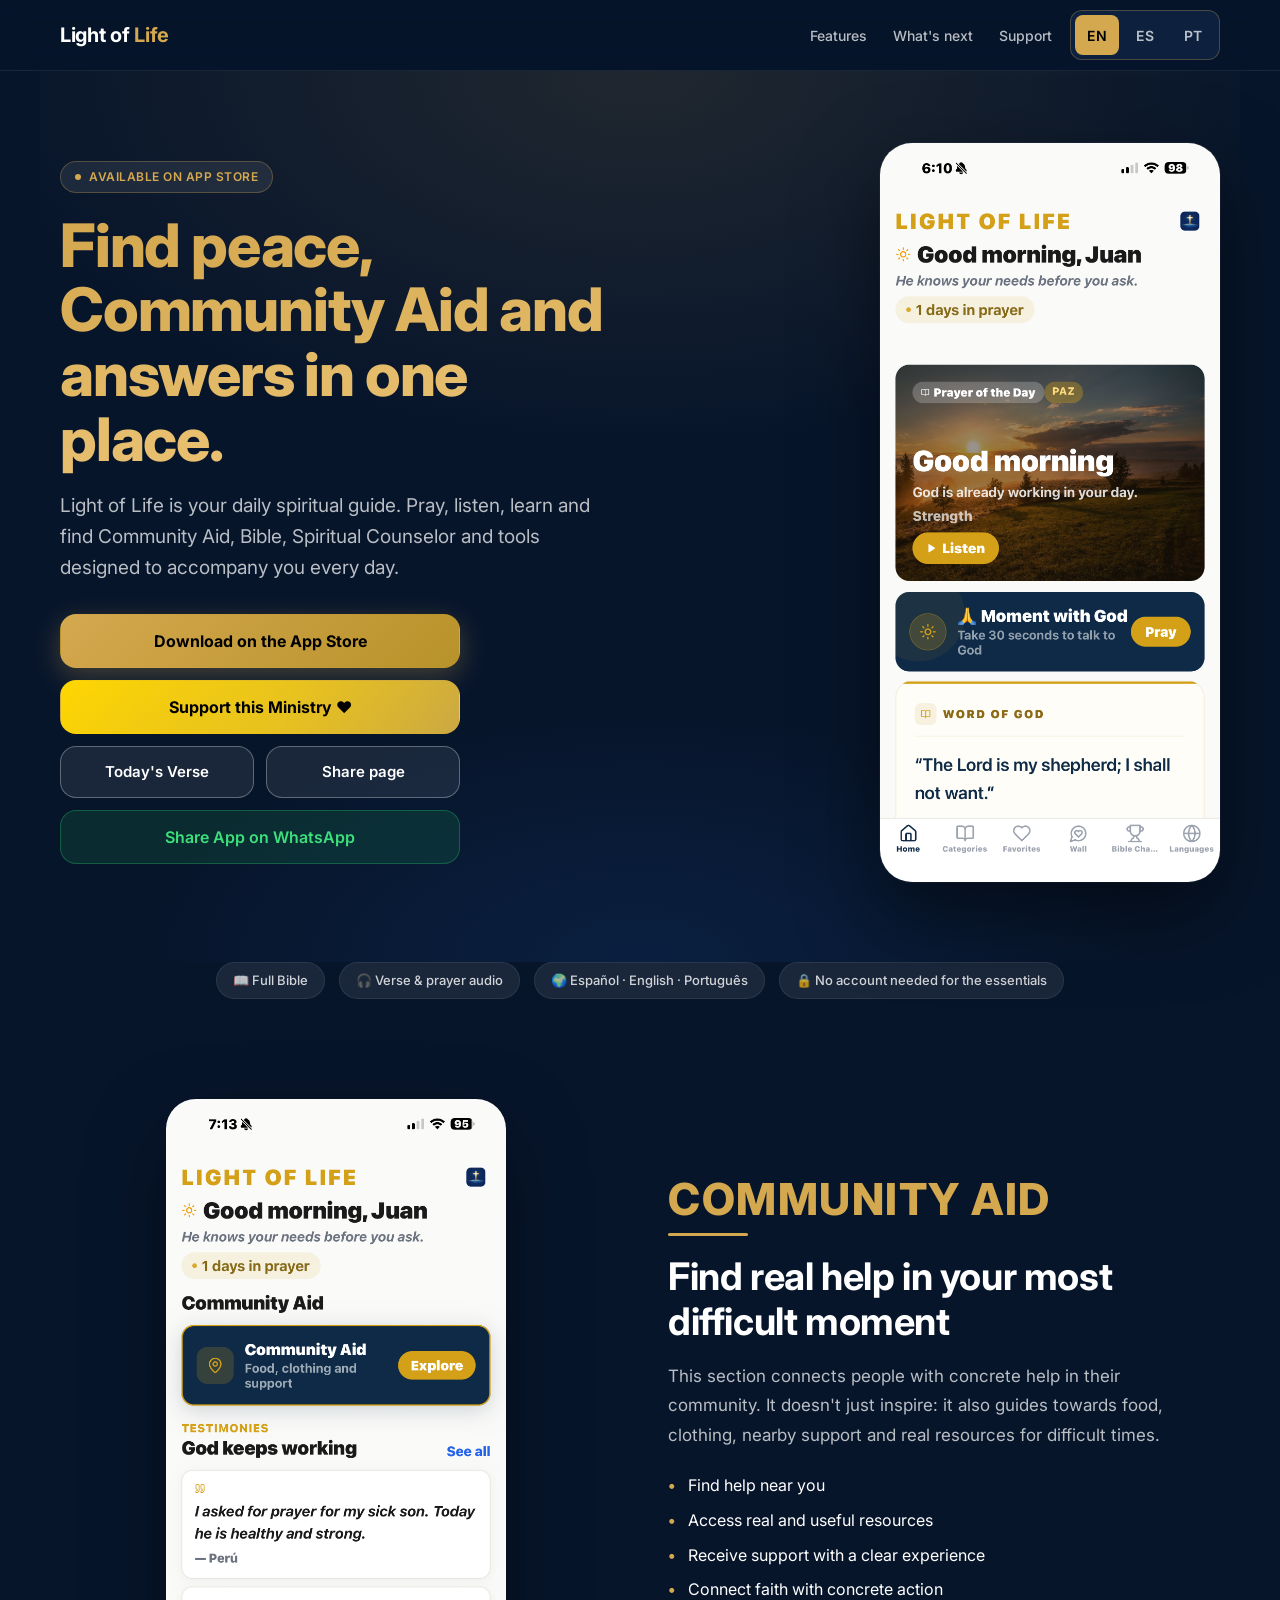
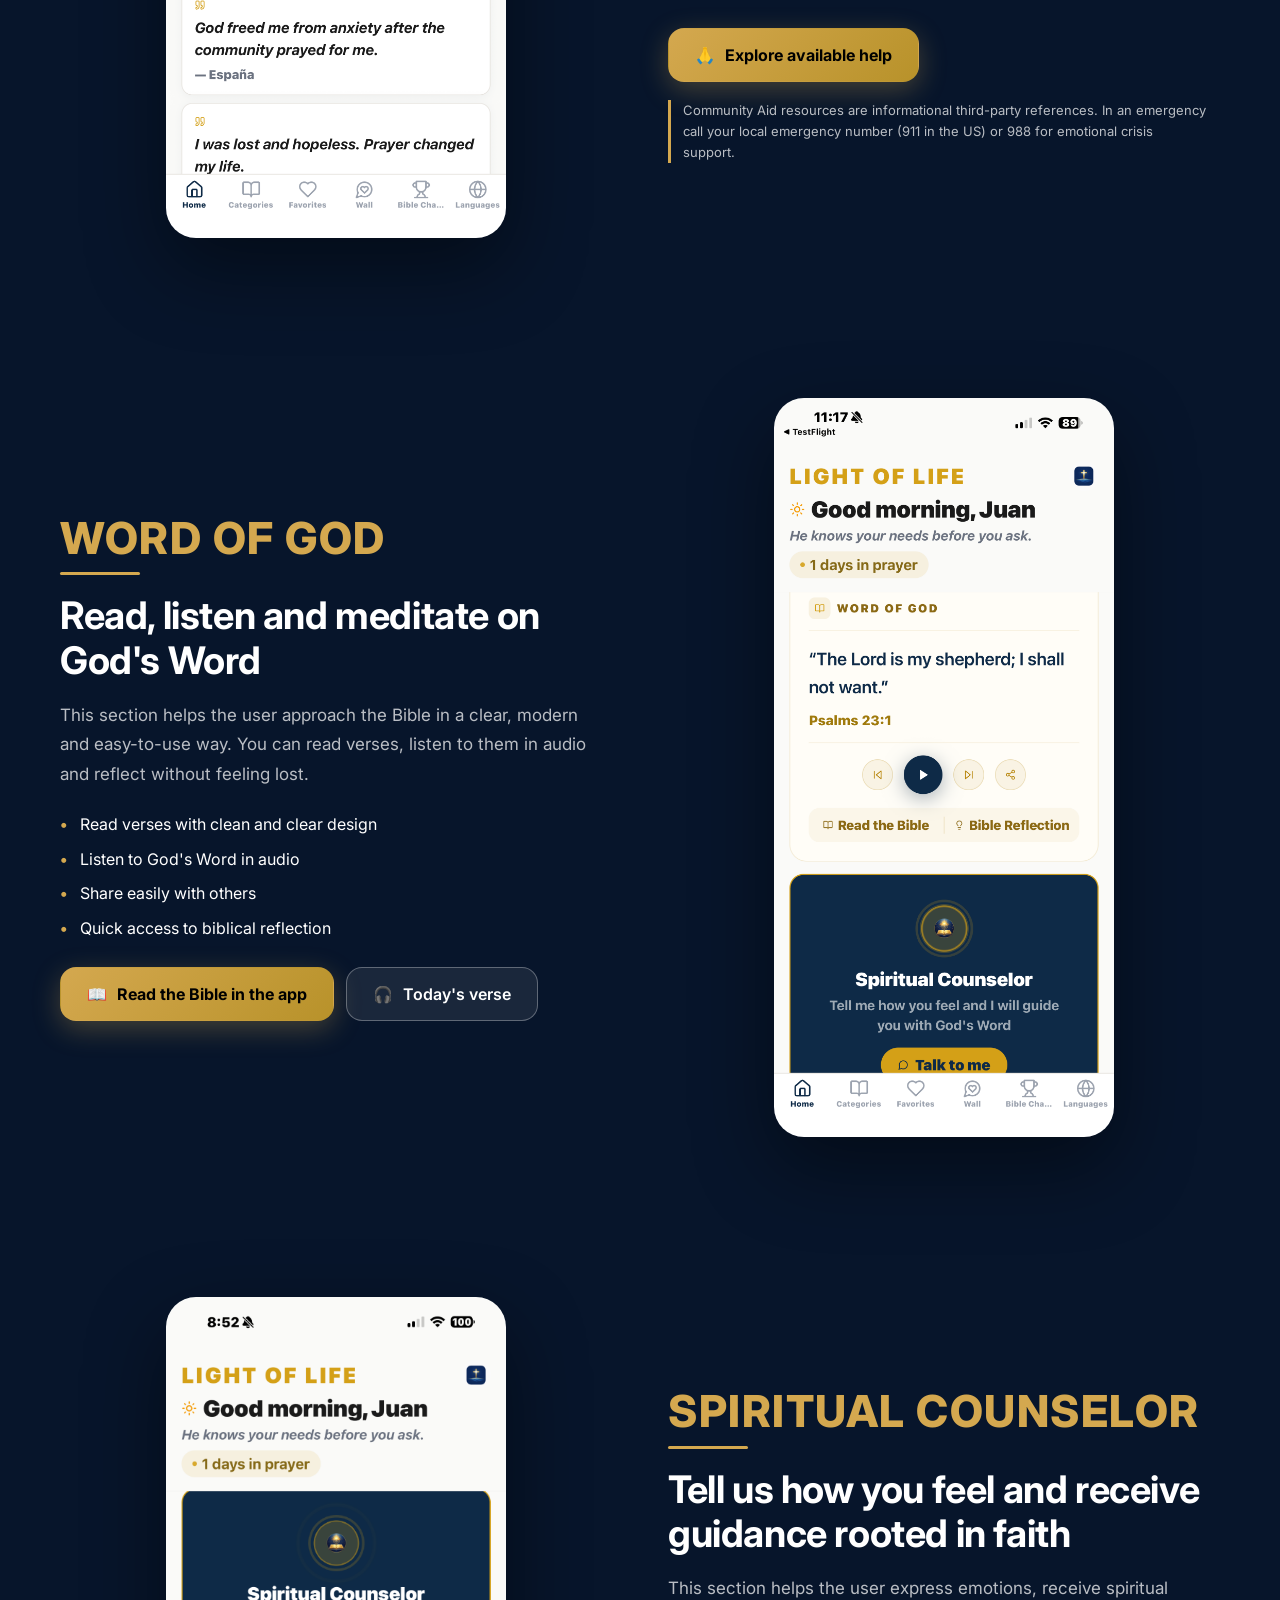
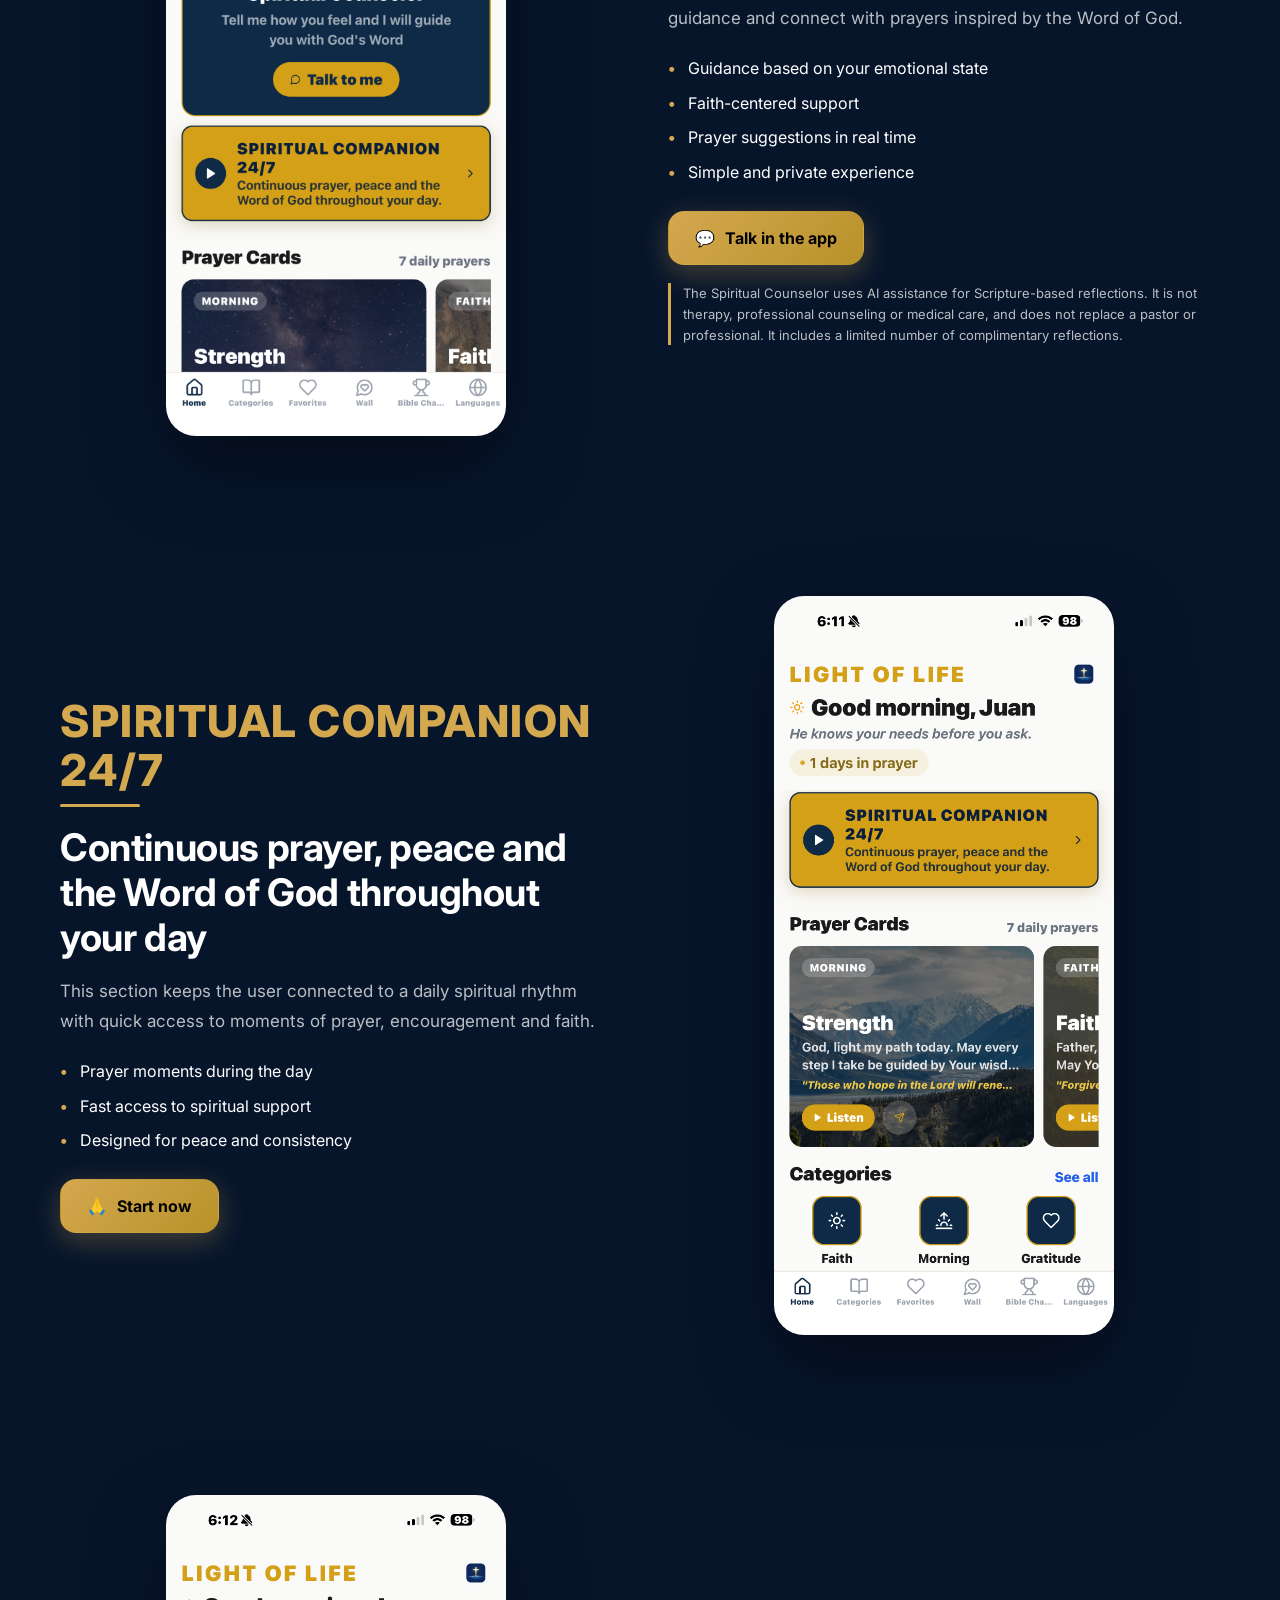
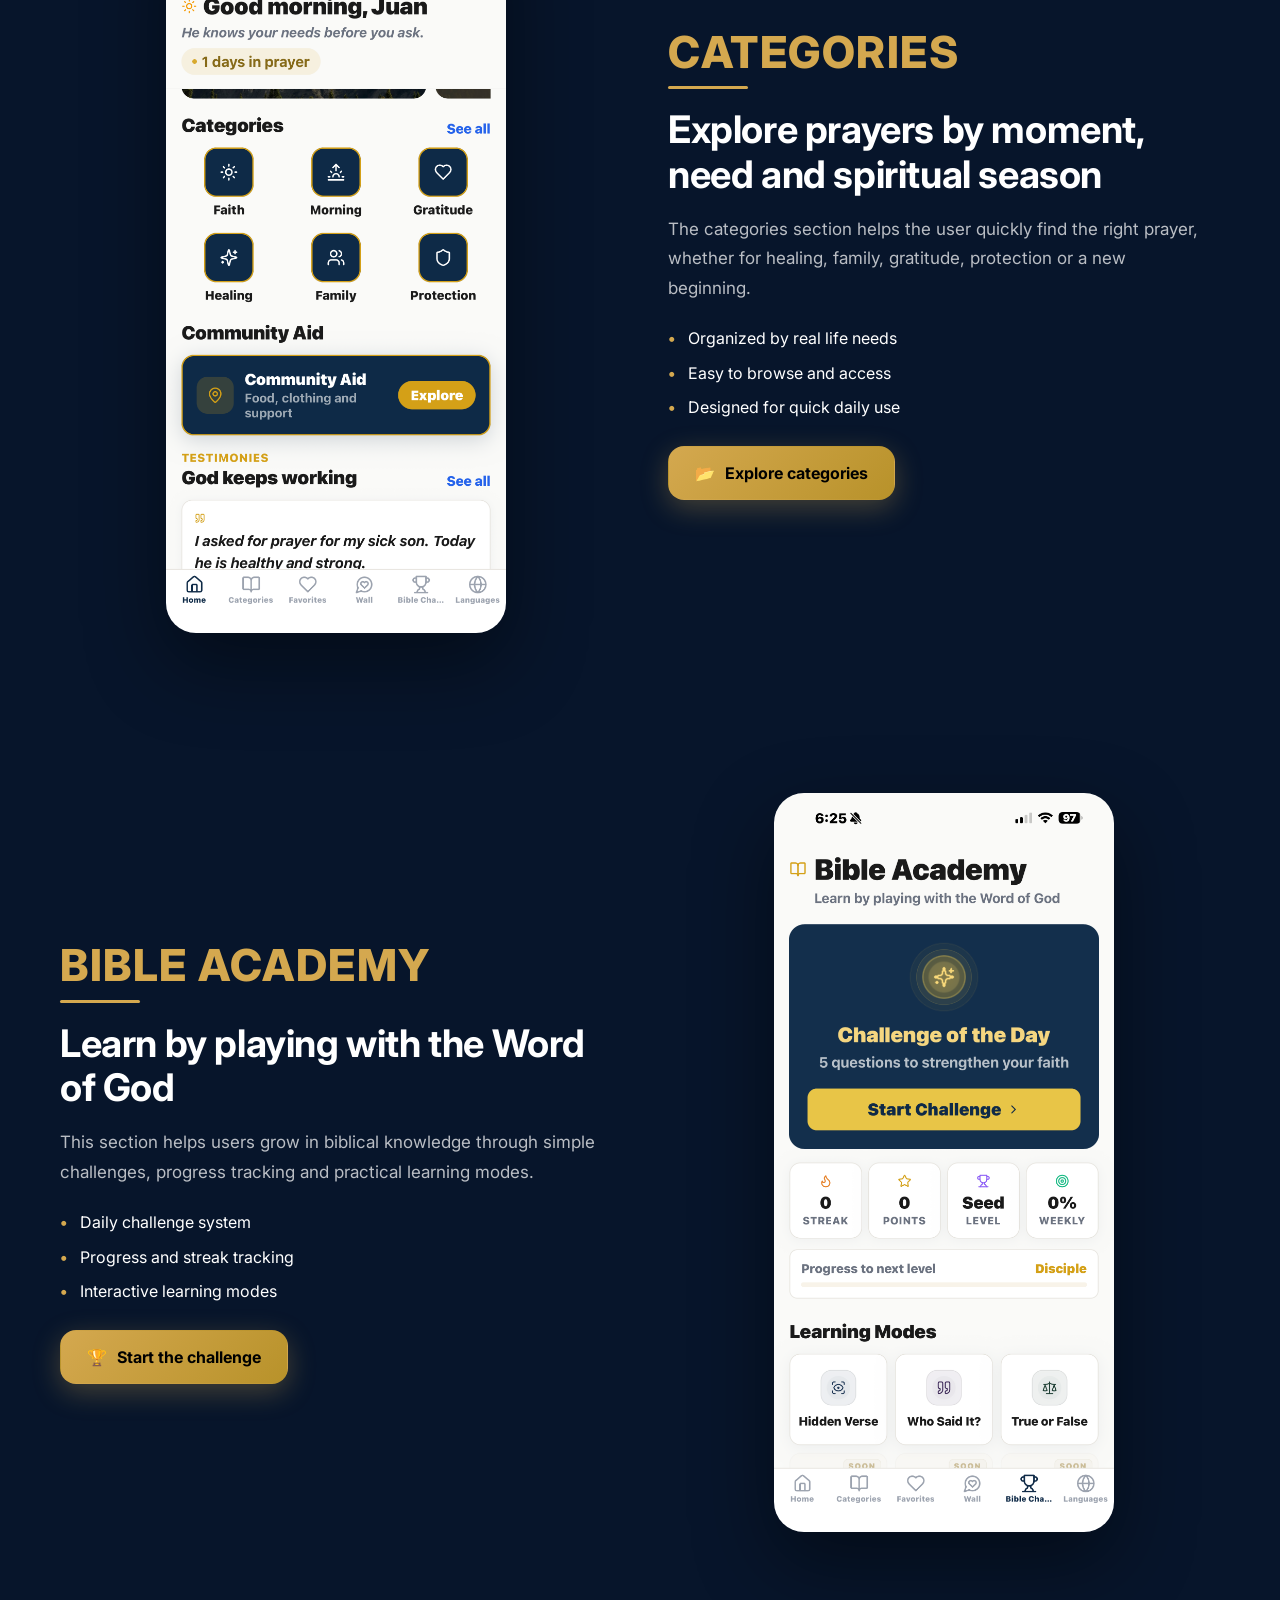
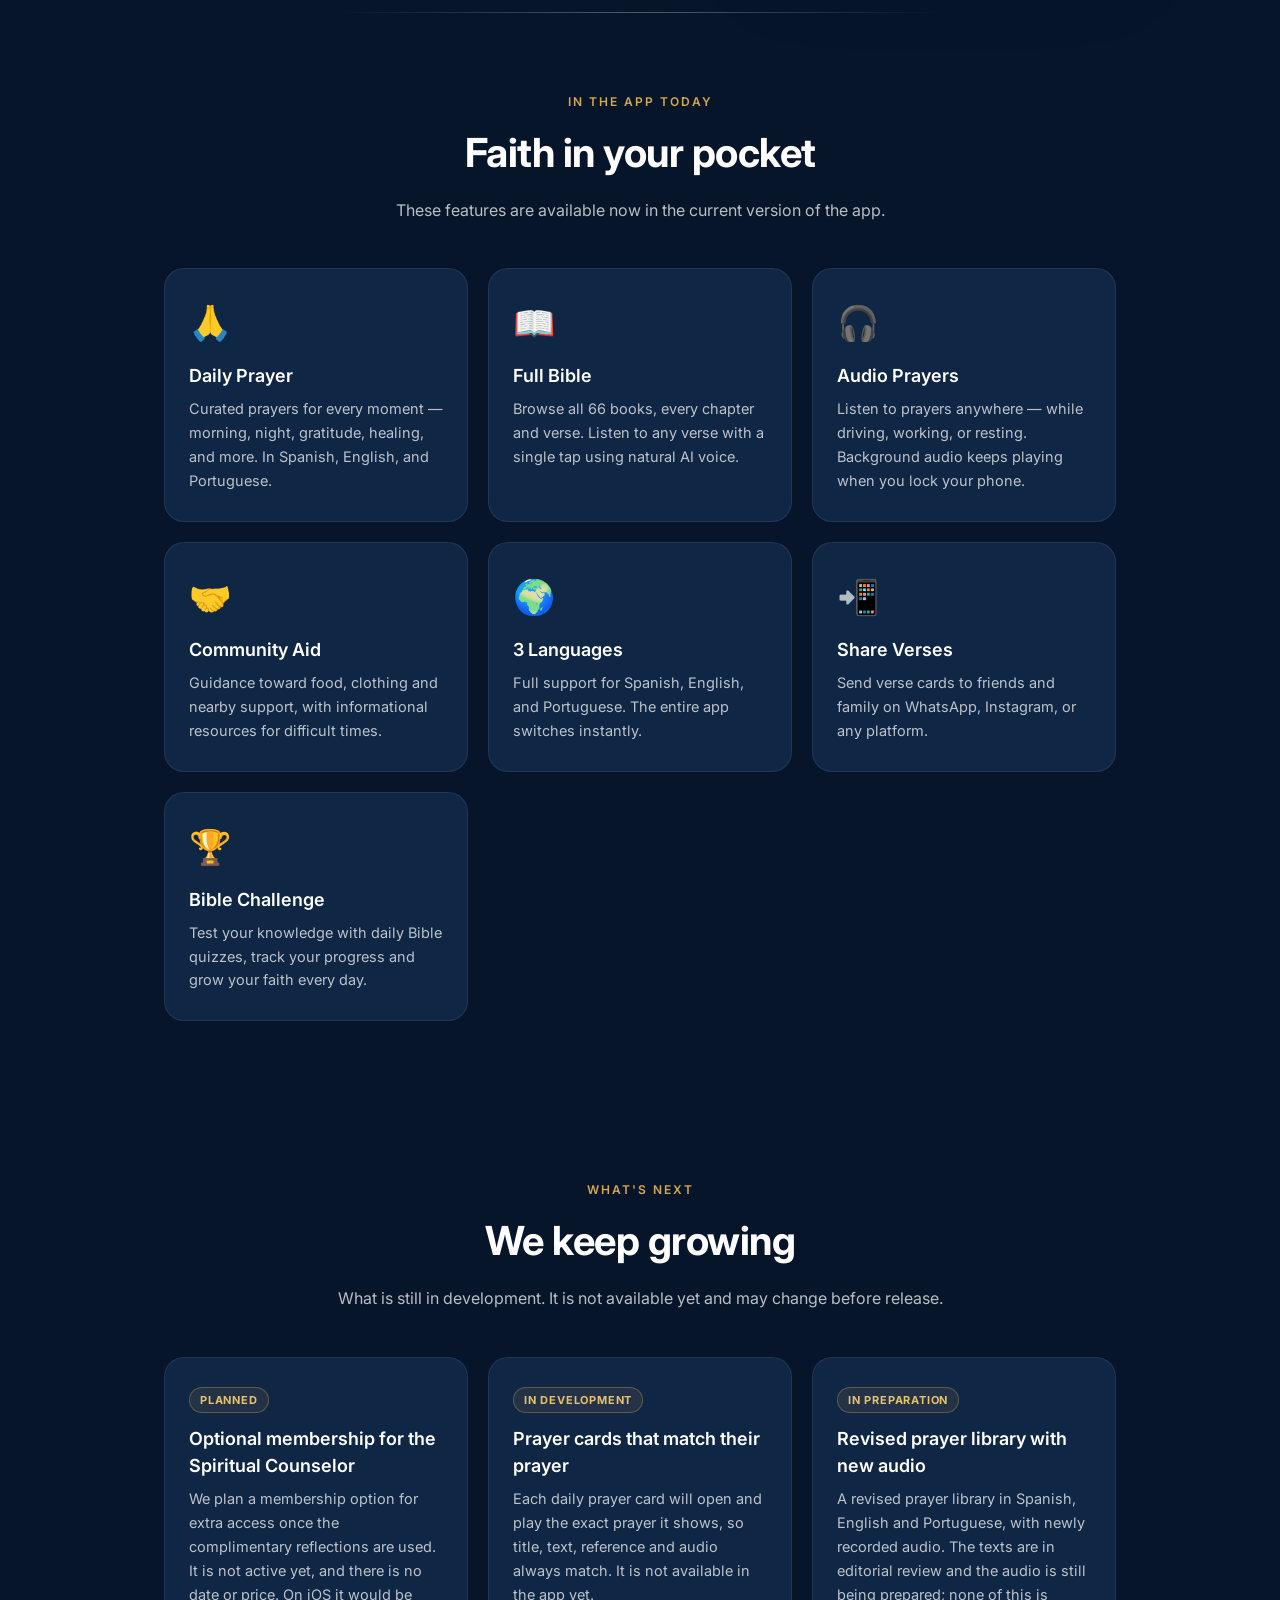
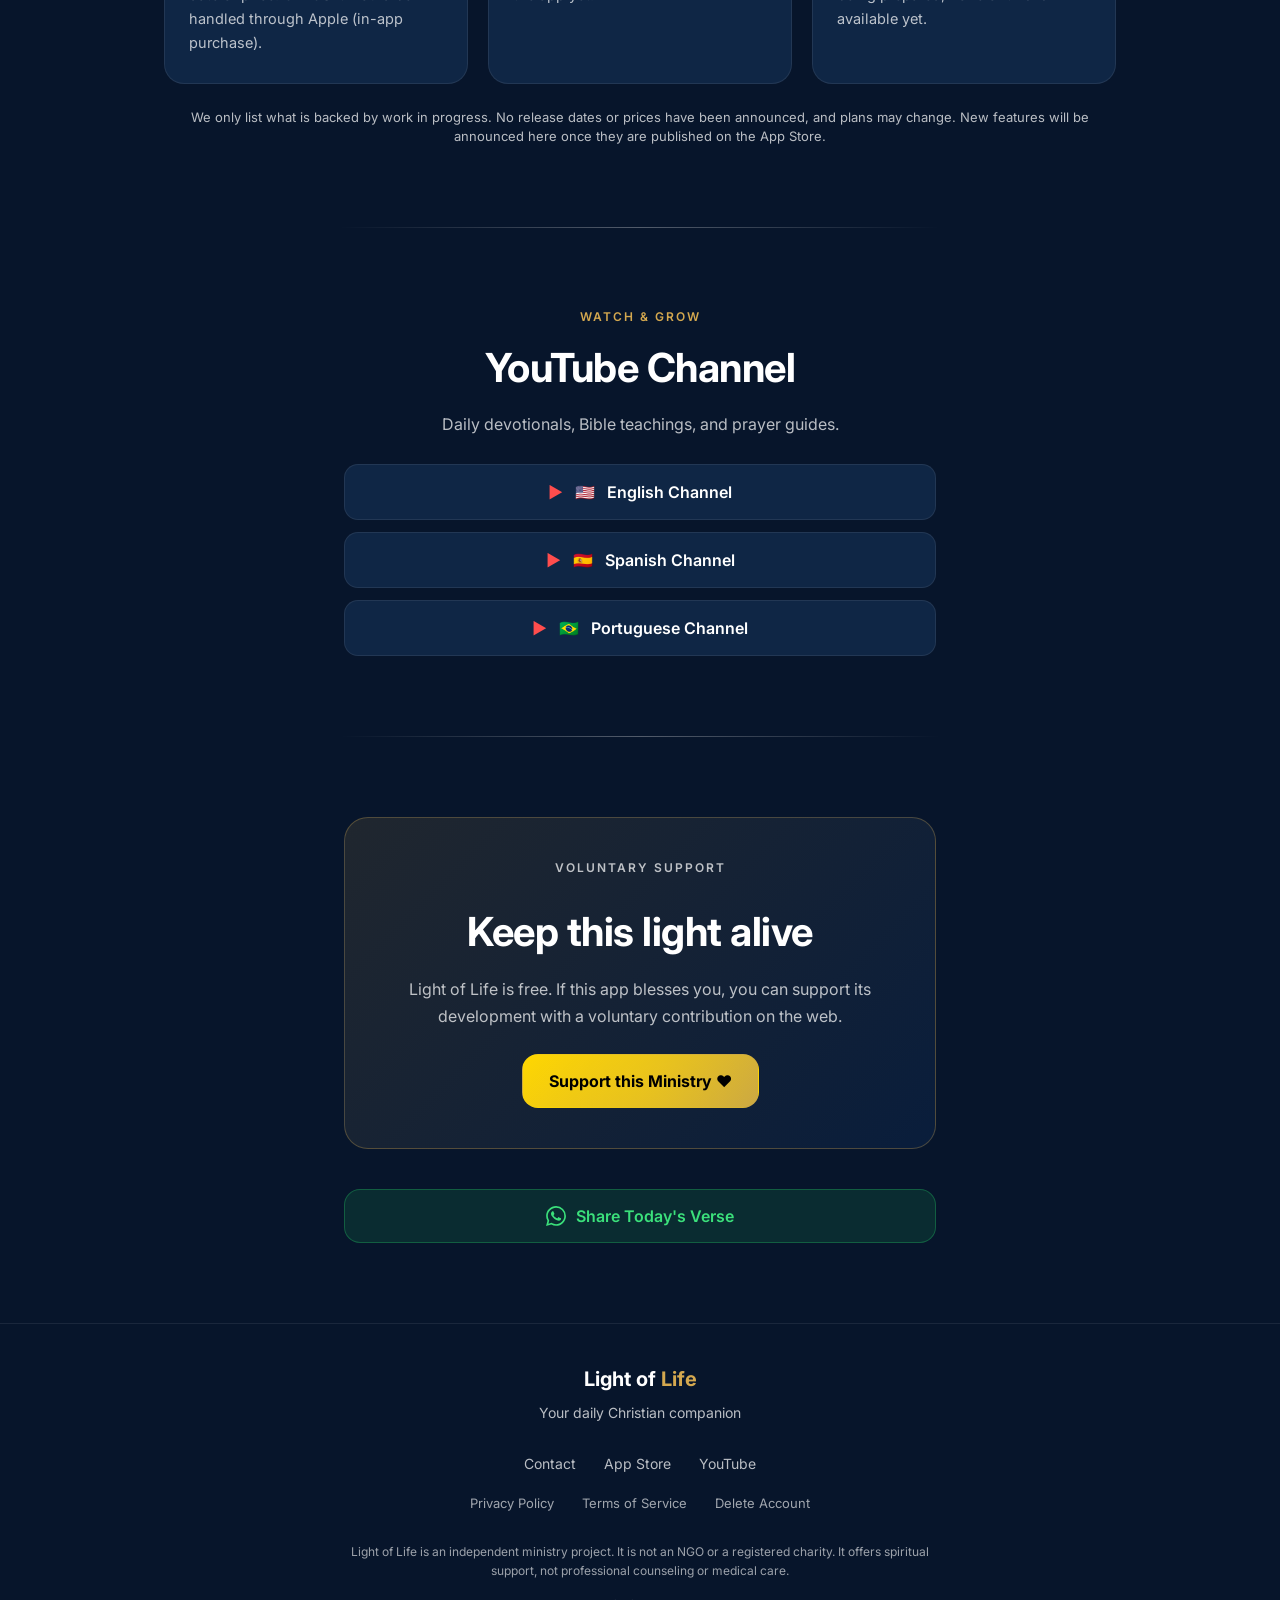
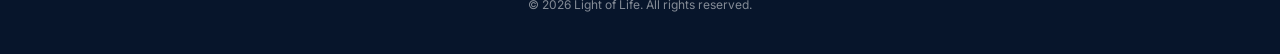
==== commit bde38faf: "content(web): evidence-backed Coming soon section (ES/EN/PT)" ====
--- a/index.html
+++ b/index.html
@@ -14,9 +14,14 @@
   <meta property="og:title" content="Light of Life | Christian Prayer App" />
   <meta property="og:description"
     content="Your daily Christian companion. Pray, read scripture, find Community Aid and share Bible verses." />
-  <meta property="og:image" content="https://lightoflife.app/icon.png" />
+  <meta property="og:image" content="https://www.lightoflife.app/og-image.png" />
+  <meta property="og:image:width" content="1200" />
+  <meta property="og:image:height" content="630" />
+  <meta property="og:image:alt" content="Light of Life" />
   <meta property="og:url" content="https://www.lightoflife.app/" />
   <meta name="twitter:card" content="summary_large_image" />
+  <meta name="twitter:image" content="https://www.lightoflife.app/og-image.png" />
+  <link rel="icon" href="/favicon.svg" type="image/svg+xml" />
   <link rel="preconnect" href="https://fonts.googleapis.com" />
   <link rel="preconnect" href="https://fonts.gstatic.com" crossorigin />
   <link href="https://fonts.googleapis.com/css2?family=Inter:wght@300;400;500;600;700;800&display=swap"
@@ -183,6 +188,37 @@
 
     .lang-btn[aria-pressed="true"]:hover {
       color: #000;
+    }
+
+    .verse-bar {
+      display: flex;
+      flex-wrap: wrap;
+      align-items: center;
+      justify-content: center;
+      gap: 12px 16px;
+      padding: 12px 20px;
+      background: var(--gold);
+      color: #000;
+    }
+
+    .verse-bar[hidden] {
+      display: none;
+    }
+
+    .verse-bar .btn-primary {
+      background: #000;
+      color: var(--gold-light);
+      min-height: 44px;
+      padding: 8px 18px;
+      box-shadow: none;
+    }
+
+    .verse-bar .btn-secondary {
+      color: #000;
+      border-color: rgba(0, 0, 0, .4);
+      background: transparent;
+      min-height: 44px;
+      padding: 8px 18px;
     }
 
     /* ===== BUTTONS ===== */
@@ -1043,6 +1079,12 @@
 <body>
   <a class="skip-link" href="#main" data-es="Saltar al contenido" data-pt="Ir para o conteúdo">Skip to content</a>
 
+  <div class="verse-bar" id="verseBar" hidden>
+    <span><strong id="verseRef"></strong> — <span data-es="Abre este versículo en la app." data-pt="Abra este versículo no app.">Open this verse in the app.</span></span>
+    <a class="btn-primary" id="verseOpen" href="#"><span data-es="Abrir en la app" data-pt="Abrir no app">Open in app</span></a>
+    <a class="btn-secondary" href="https://apps.apple.com/app/light-of-life-help-hope/id6762034406" target="_blank" rel="noopener"><span data-es="Descargar" data-pt="Baixar">Get the app</span></a>
+  </div>
+
   <!-- HEADER -->
   <header class="site-header">
     <div class="header-inner">
@@ -1090,7 +1132,7 @@
             <span data-es="Apoya este ministerio ❤️" data-pt="Apoie este ministério ❤️">Support this Ministry ❤️</span>
           </button>
           <div class="cta-row">
-            <a class="btn-secondary" href="https://lightoflife.app/verse/john/3/16">
+            <a class="btn-secondary" href="/john-3-16">
               <span data-es="Versículo de hoy" data-pt="Versículo de hoje">Today's Verse</span>
             </a>
             <button type="button" class="btn-secondary" id="sharePageBtn">
@@ -1201,7 +1243,7 @@
               <span aria-hidden="true">📖</span>
               <span data-es="Leer la Biblia en la app" data-pt="Ler a Bíblia no app">Read the Bible in the app</span>
             </a>
-            <a class="btn-secondary" href="https://lightoflife.app/verse/john/3/16">
+            <a class="btn-secondary" href="/john-3-16">
               <span aria-hidden="true">🎧</span>
               <span data-es="Versículo de hoy" data-pt="Versículo de hoje">Today's verse</span>
             </a>
@@ -1459,22 +1501,43 @@
 
       <div class="cards-grid">
         <article class="card">
-          <span class="status soon" data-es="Próximamente" data-pt="Em breve">Coming soon</span>
+          <span class="status soon" data-es="Planificado" data-pt="Planejado">Planned</span>
           <h3 data-es="Membresía opcional para el Consejero Espiritual"
             data-pt="Assinatura opcional para o Conselheiro Espiritual">Optional membership for the Spiritual
             Counselor</h3>
           <p
-            data-es="Estamos evaluando una opción de membresía para acceso adicional una vez usadas las reflexiones gratuitas. Aún no está activa. Cuando exista en iOS, se gestionará mediante Apple (compras dentro de la app)."
-            data-pt="Estamos avaliando uma opção de assinatura para acesso adicional após o uso das reflexões gratuitas. Ainda não está ativa. Quando existir no iOS, será gerenciada pela Apple (compras no app).">
-            We are evaluating a membership option for extra access once the complimentary reflections are used. It
-            is not active yet. When it exists on iOS, it will be handled through Apple (in-app purchase).</p>
+            data-es="Planeamos una opción de membresía para acceso adicional cuando se agoten las reflexiones gratuitas. Aún no está activa y no hay fecha ni precio. En iOS se gestionaría mediante Apple (compras dentro de la app)."
+            data-pt="Planejamos uma opção de assinatura para acesso adicional quando as reflexões gratuitas acabarem. Ainda não está ativa e não há data nem preço. No iOS seria gerenciada pela Apple (compras no app)."
+          >We plan a membership option for extra access once the complimentary reflections are used. It is not
+            active yet, and there is no date or price. On iOS it would be handled through Apple (in-app
+            purchase).</p>
+        </article>
+        <article class="card">
+          <span class="status soon" data-es="En desarrollo" data-pt="Em desenvolvimento">In development</span>
+          <h3 data-es="Tarjetas de oración que coinciden con su oración"
+            data-pt="Cartões de oração que correspondem à sua oração">Prayer cards that match their prayer</h3>
+          <p
+            data-es="Cada tarjeta de oración diaria abrirá y reproducirá exactamente la oración que muestra, para que título, texto, referencia y audio siempre coincidan. Todavía no está disponible en la app."
+            data-pt="Cada cartão de oração diária abrirá e reproduzirá exatamente a oração que mostra, para que título, texto, referência e áudio sempre coincidam. Ainda não está disponível no app."
+          >Each daily prayer card will open and play the exact prayer it shows, so title, text, reference and
+            audio always match. It is not available in the app yet.</p>
+        </article>
+        <article class="card">
+          <span class="status soon" data-es="En preparación" data-pt="Em preparação">In preparation</span>
+          <h3 data-es="Biblioteca de oraciones revisada con audio nuevo"
+            data-pt="Biblioteca de orações revisada com áudio novo">Revised prayer library with new audio</h3>
+          <p
+            data-es="Una biblioteca de oraciones revisada en español, inglés y portugués, con audio grabado de nuevo. Los textos están en revisión editorial y el audio aún se está preparando; nada de esto está disponible todavía."
+            data-pt="Uma biblioteca de orações revisada em espanhol, inglês e português, com áudio gravado novamente. Os textos estão em revisão editorial e o áudio ainda está sendo preparado; nada disso está disponível ainda."
+          >A revised prayer library in Spanish, English and Portuguese, with newly recorded audio. The texts are
+            in editorial review and the audio is still being prepared; none of this is available yet.</p>
         </article>
       </div>
       <p class="roadmap-note"
-        data-es="Esta lista solo incluye lo que ya está confirmado. Las funciones nuevas se anunciarán aquí cuando estén publicadas en la App Store."
-        data-pt="Esta lista inclui apenas o que já está confirmado. Novas funções serão anunciadas aqui quando estiverem publicadas na App Store.">
-        This list only includes what is already confirmed. New features will be announced here once they are
-        published on the App Store.</p>
+        data-es="Solo incluimos lo respaldado por el trabajo en curso. No hay fechas de lanzamiento ni precios anunciados, y los planes pueden cambiar. Las novedades se anunciarán aquí cuando estén publicadas en la App Store."
+        data-pt="Incluímos apenas o que é respaldado pelo trabalho em andamento. Não há datas de lançamento nem preços anunciados, e os planos podem mudar. As novidades serão anunciadas aqui quando estiverem publicadas na App Store.">
+        We only list what is backed by work in progress. No release dates or prices have been announced, and plans
+        may change. New features will be announced here once they are published on the App Store.</p>
     </section>
 
     <div class="divider"></div>
@@ -1708,11 +1771,24 @@
       return { book, chapter, verse };
     }
 
+    const VERSE_NAMES = { john: "John", genesis: "Genesis" };
     function openApp() {
       const data = parseSlug();
       if (!data) return;
-      window.location.href = `lightoflife://verse/${data.book}/${data.chapter}/${data.verse}`;
-      setTimeout(() => { window.location.href = APP_STORE; }, 1500);
+      const deepLink = `lightoflife://verse/${data.book}/${data.chapter}/${data.verse}`;
+      const mobile = /iPhone|iPad|iPod|Android/i.test(navigator.userAgent);
+      if (mobile) {
+        window.location.href = deepLink;
+        setTimeout(() => { window.location.href = APP_STORE; }, 1500);
+        return;
+      }
+      // Desktop: stay on the site and offer the app instead of redirecting away.
+      const name = VERSE_NAMES[data.book] || data.book.replace(/-/g, " ").replace(/^./, c => c.toUpperCase());
+      const ref = `${name} ${data.chapter}:${data.verse}`;
+      const bar = document.getElementById('verseBar');
+      document.getElementById('verseRef').textContent = ref;
+      document.getElementById('verseOpen').href = deepLink;
+      bar.hidden = false;
     }
 
     if (window.location.pathname !== "/") { openApp(); }
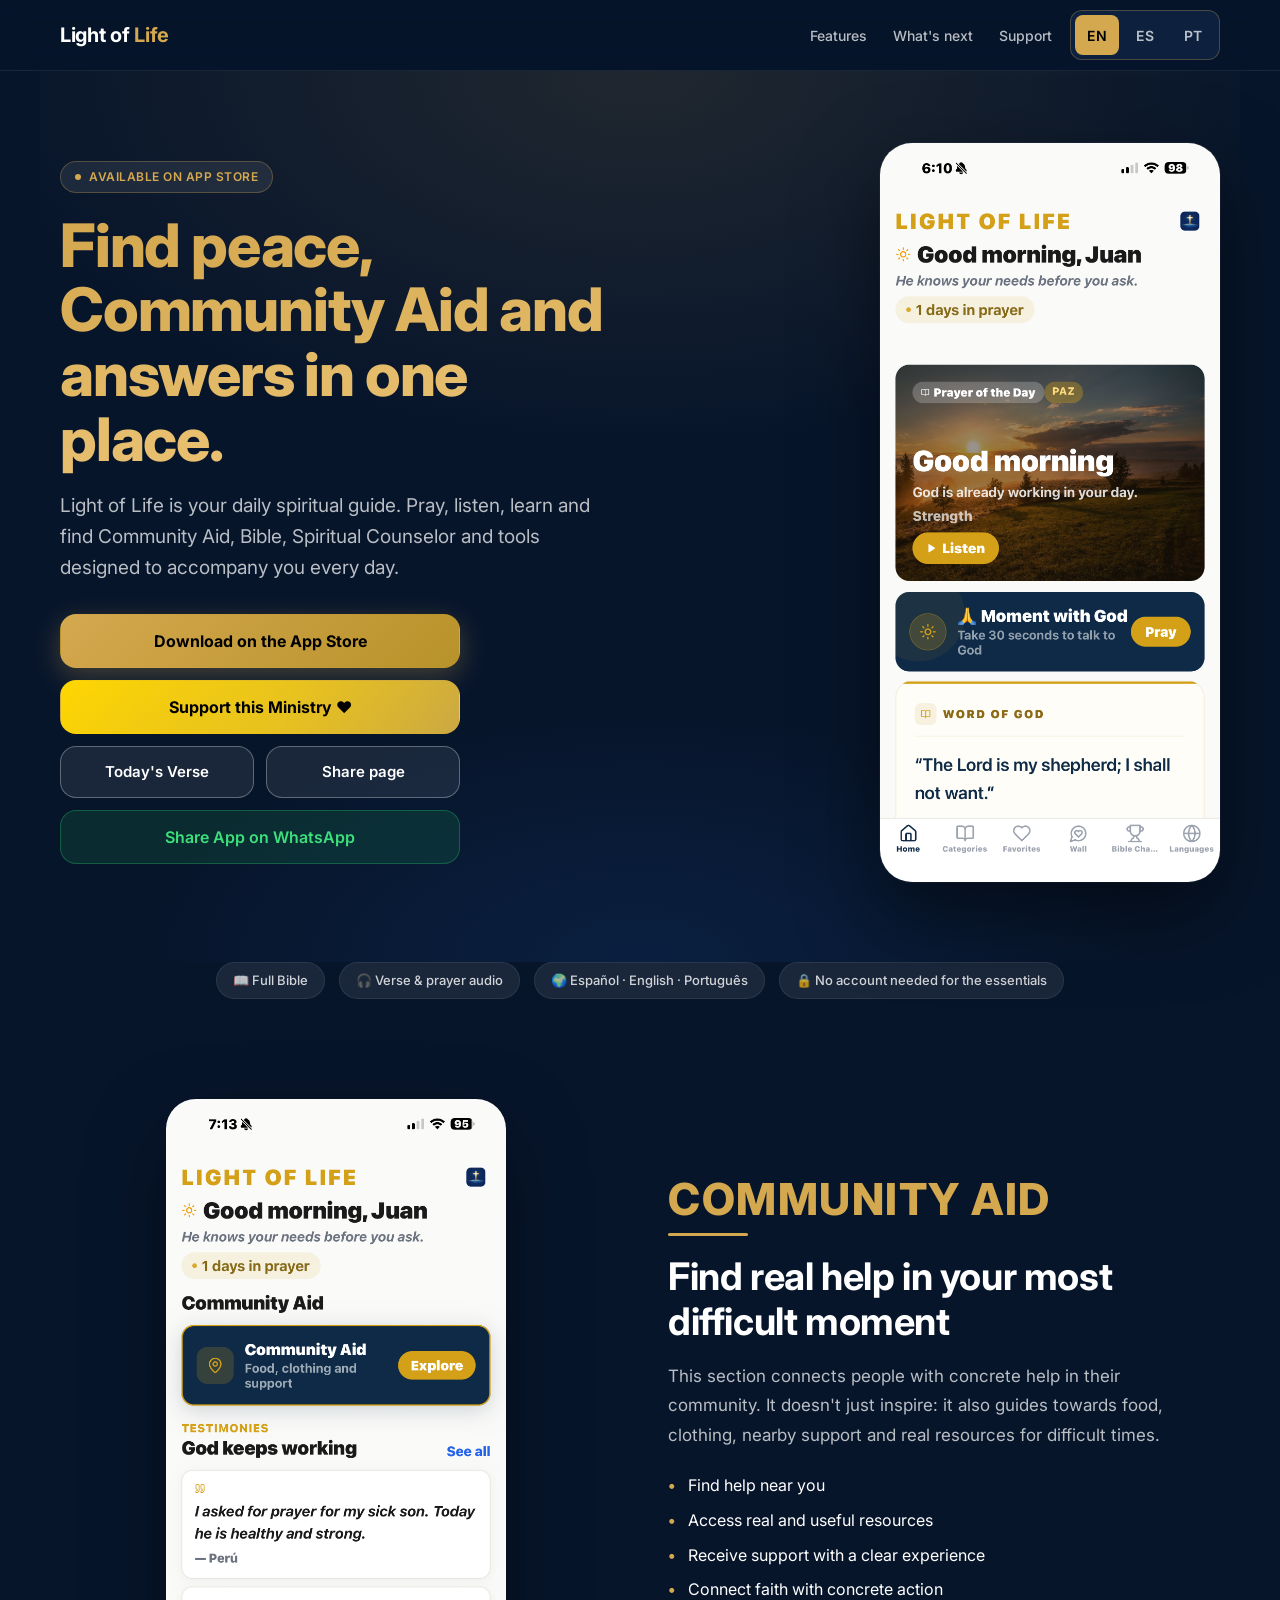
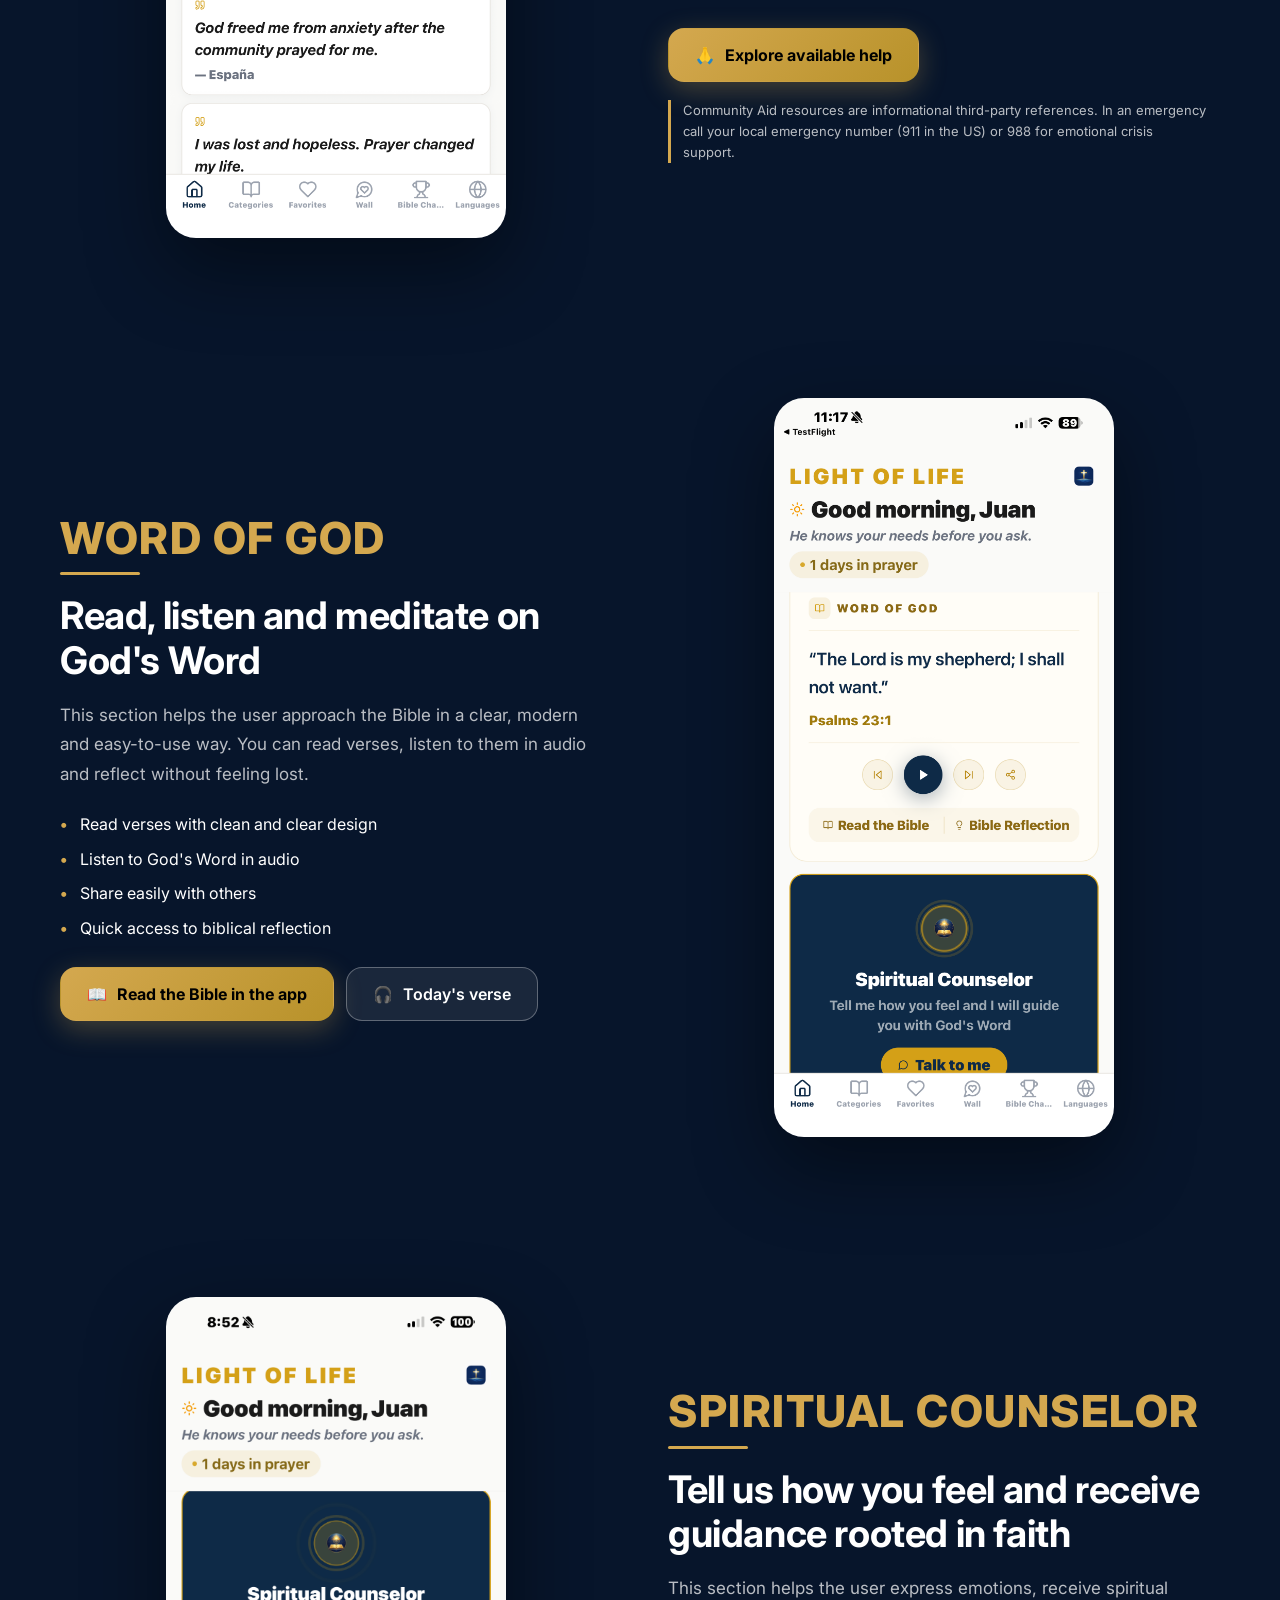
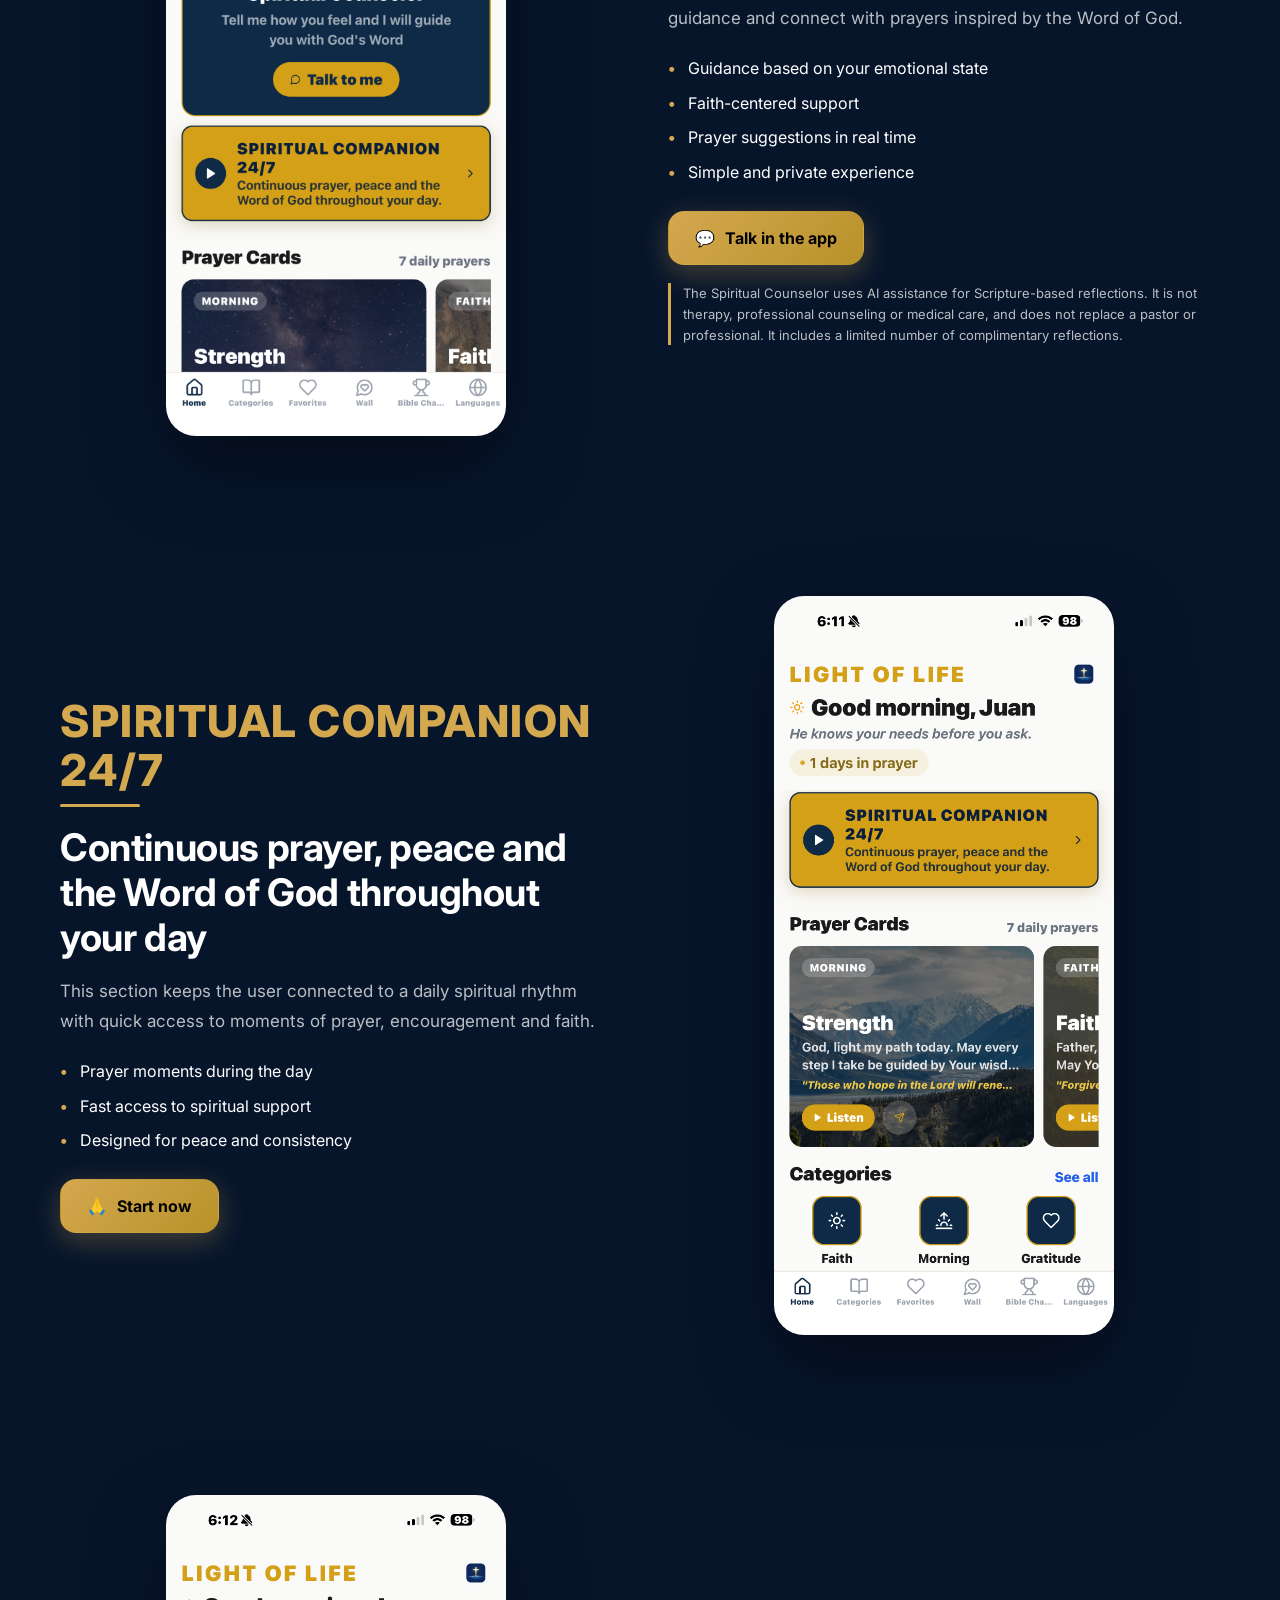
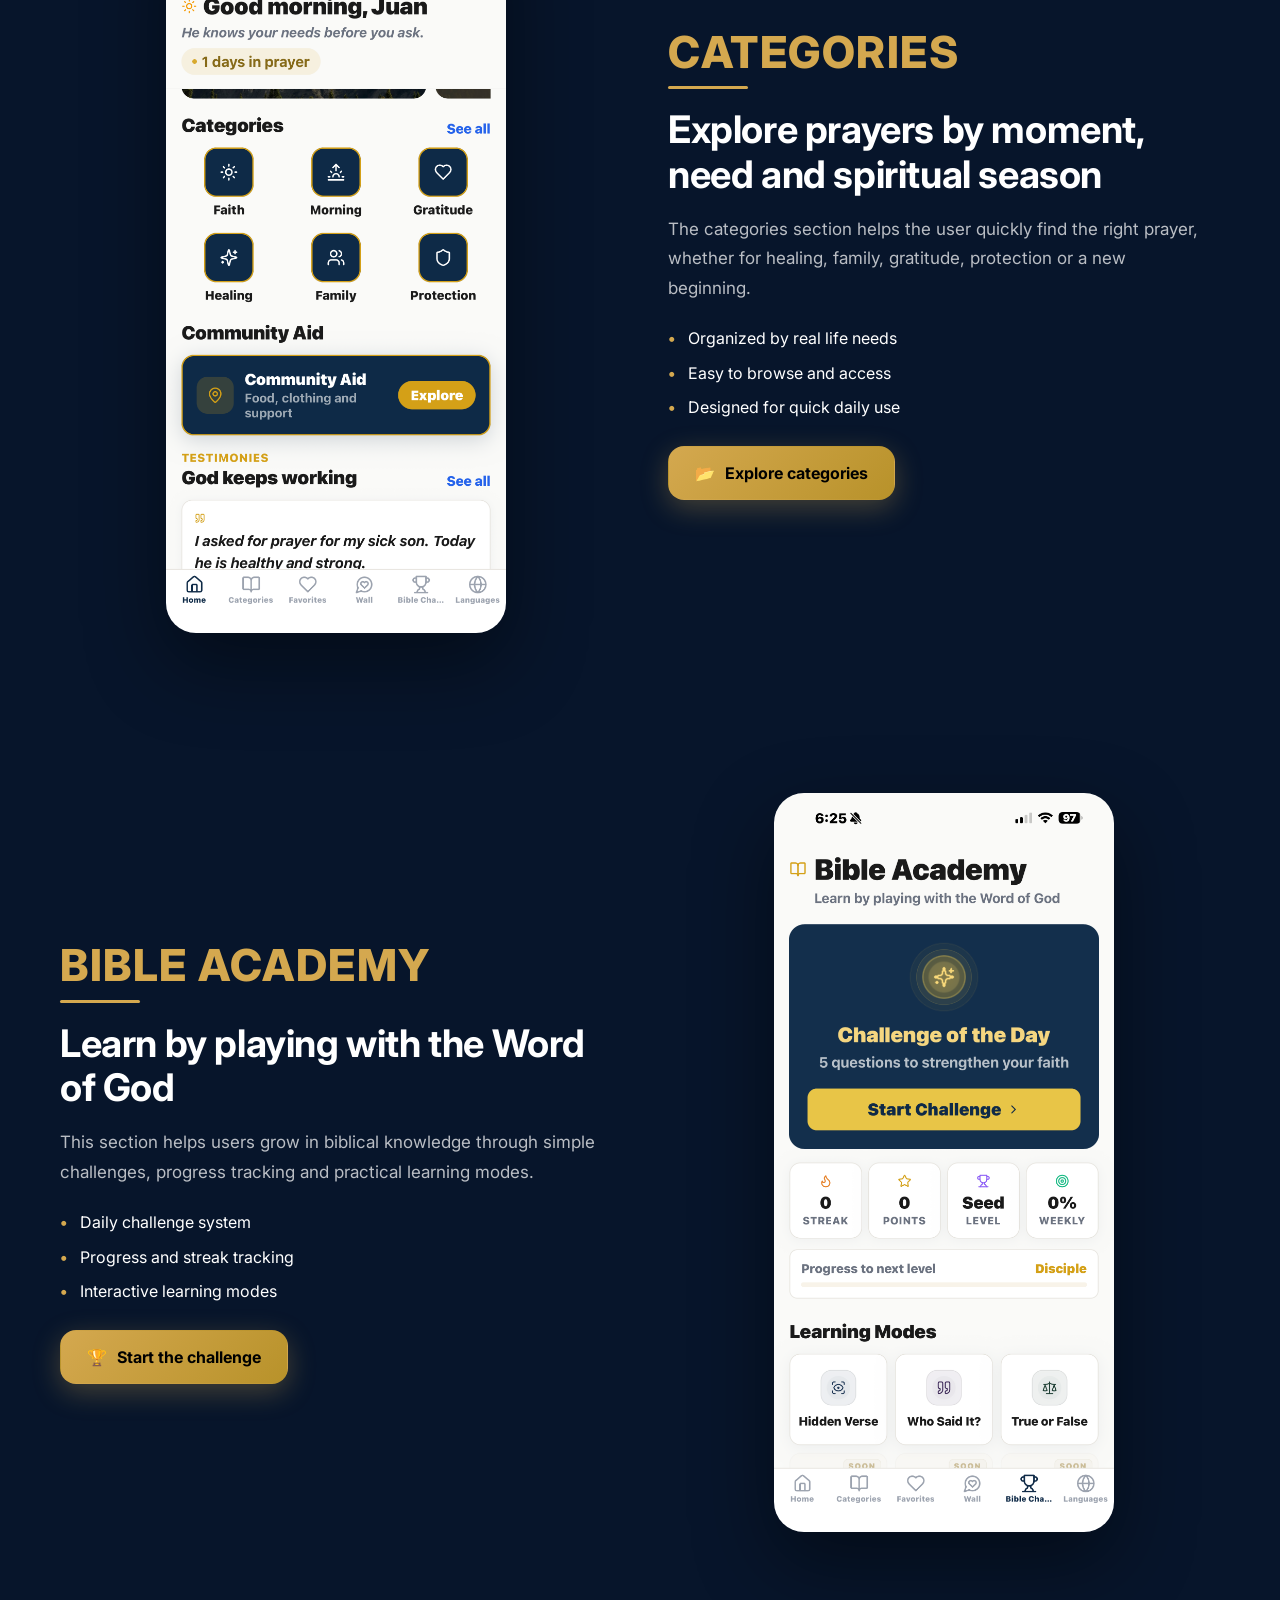
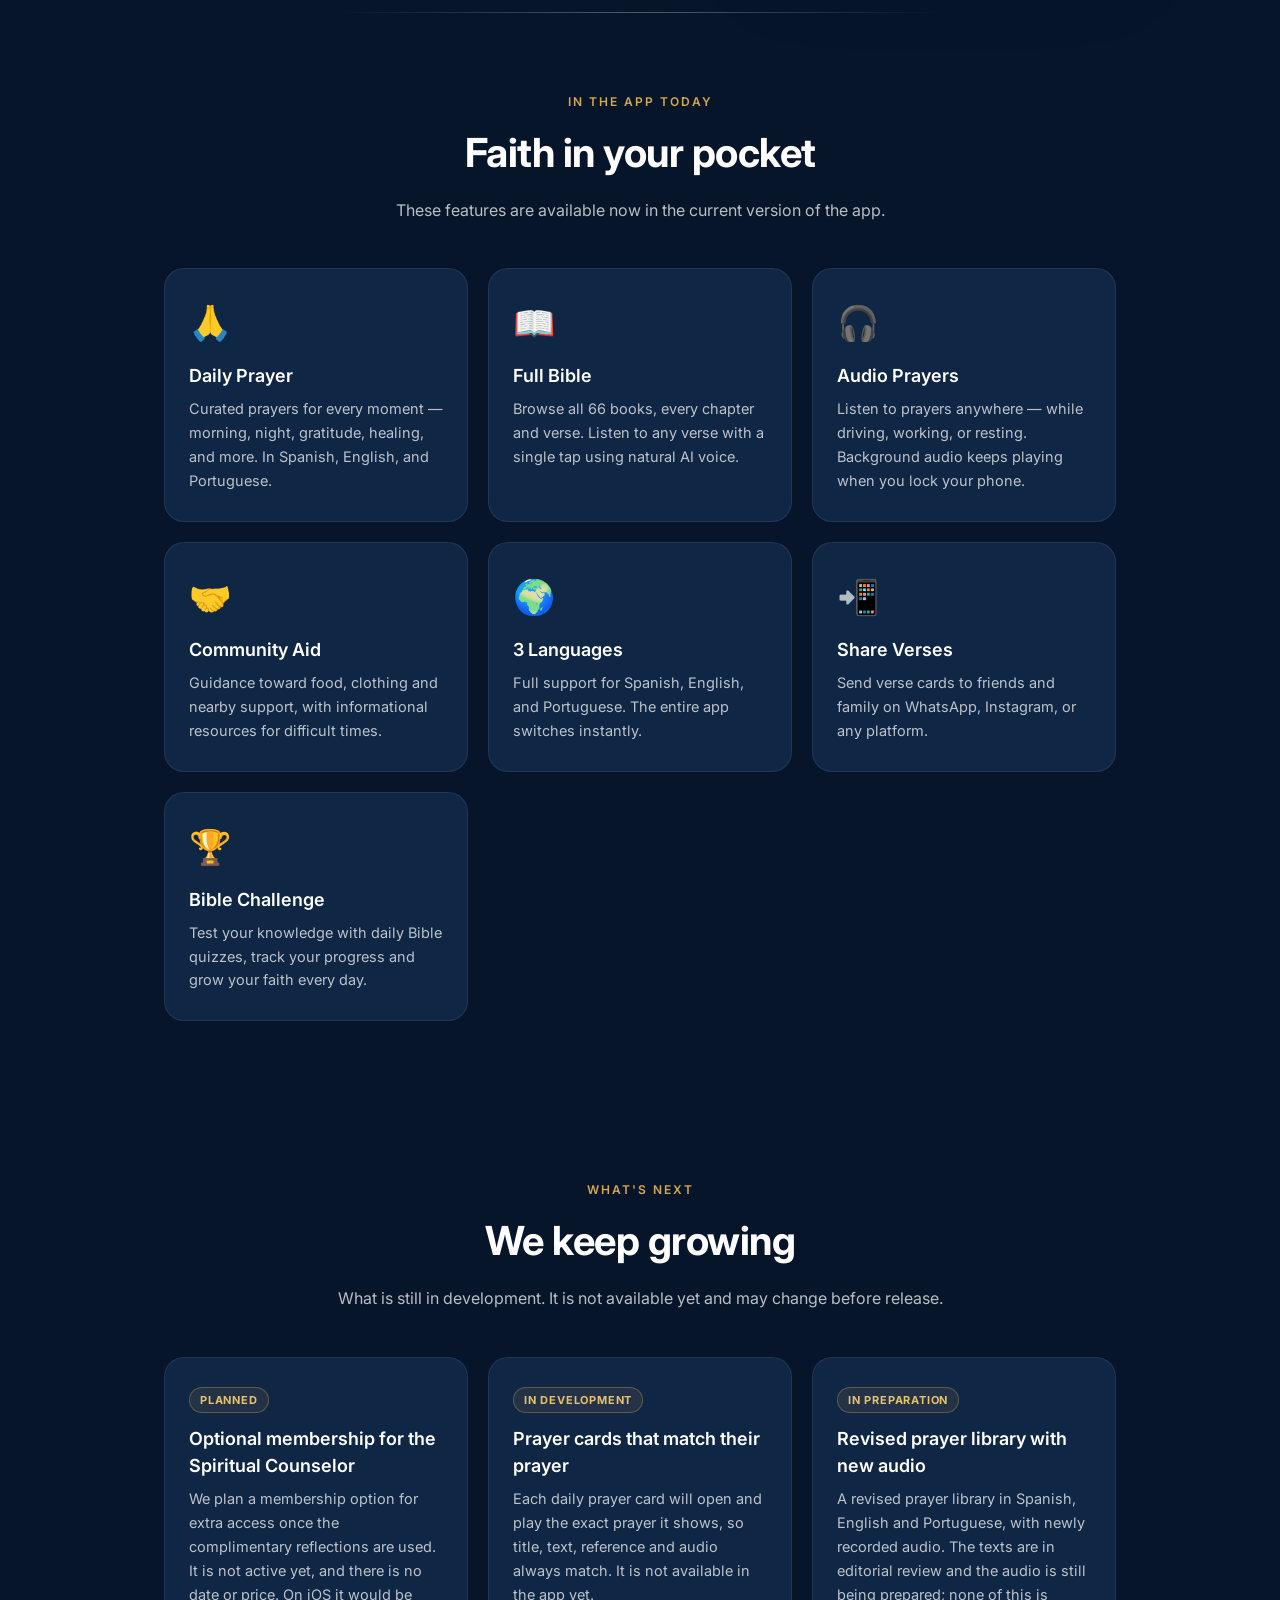
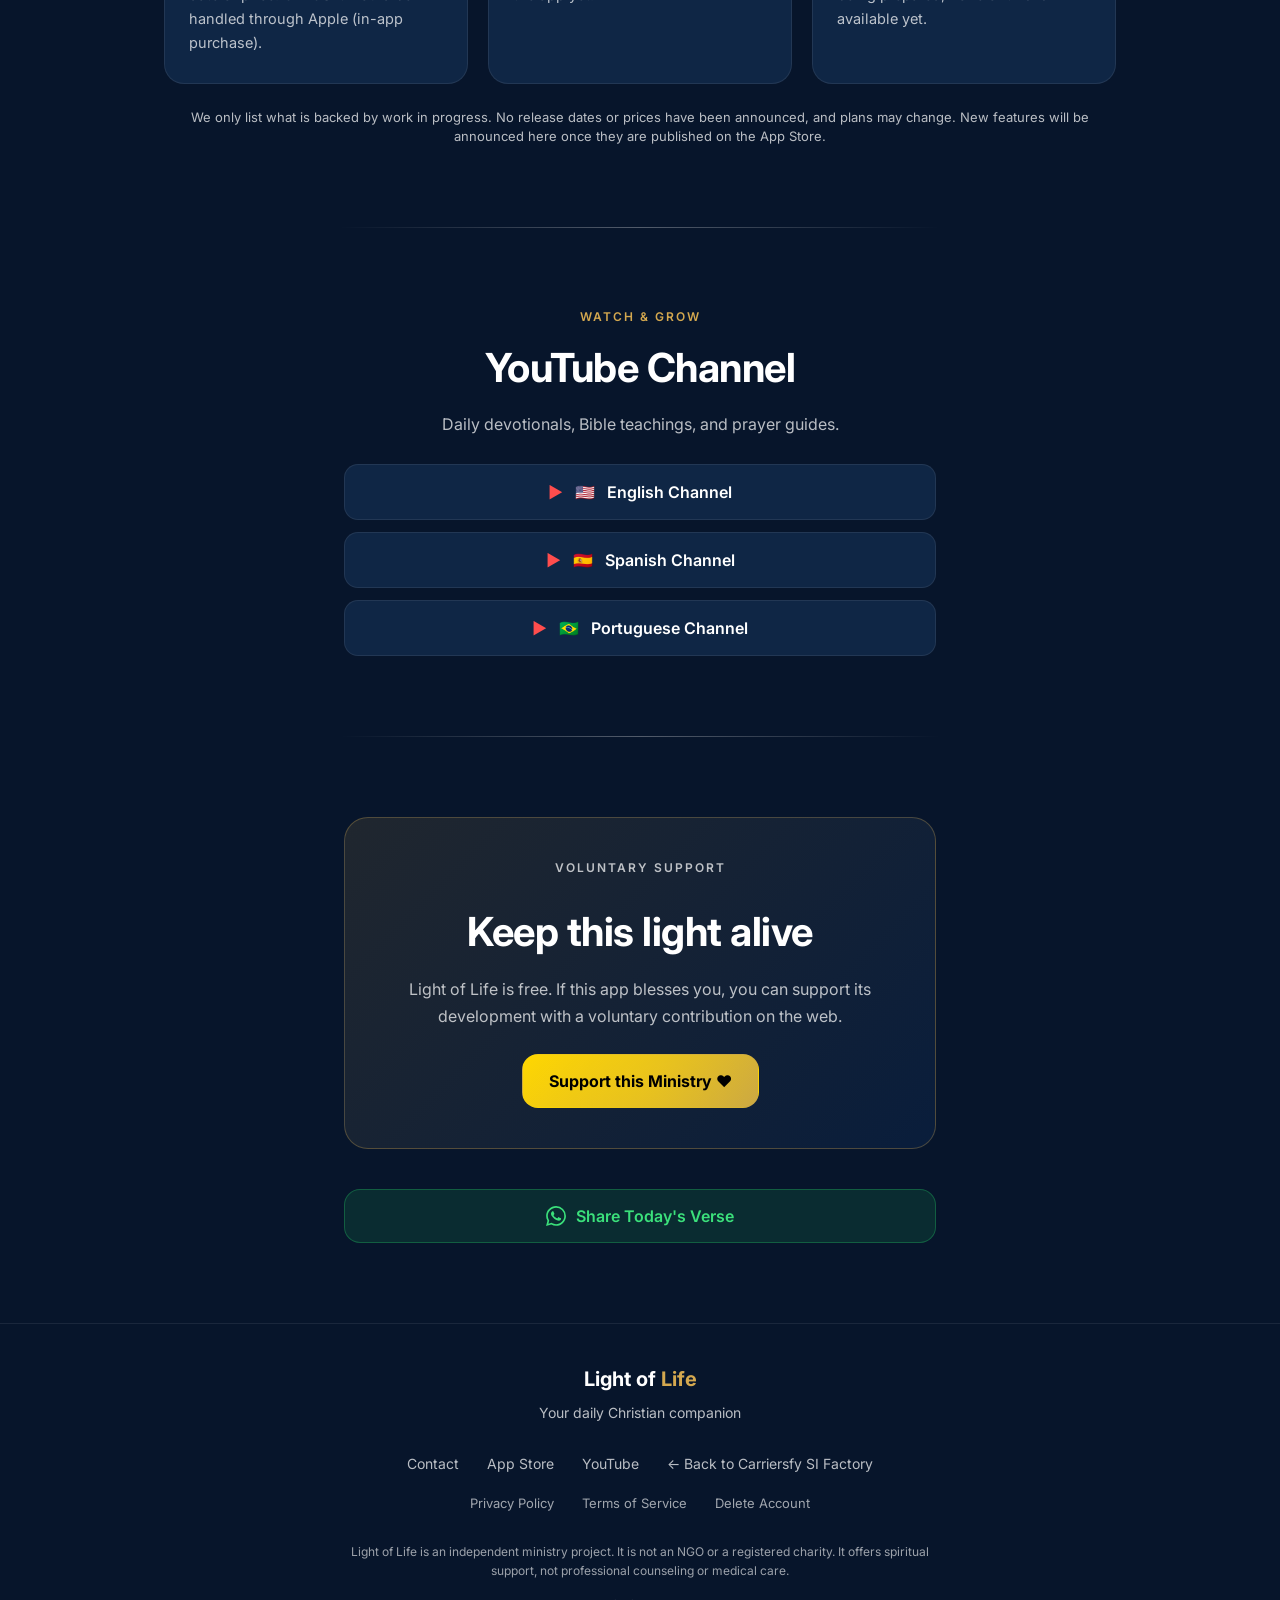
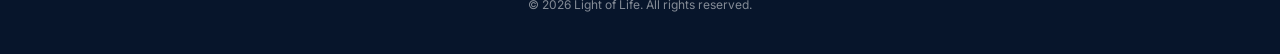
==== commit b638d69e: "footer: enlace de regreso a la Home de Carriersfy SI Factory (EN/ES/PT)" ====
--- a/index.html
+++ b/index.html
@@ -54,7 +54,8 @@
 
     html {
       scroll-behavior: smooth;
-      scroll-padding-top: 76px;
+      --header-h: 72px;
+      scroll-padding-top: var(--header-h);
       -webkit-text-size-adjust: 100%;
     }
 
@@ -1610,6 +1611,8 @@
       <a href="https://apps.apple.com/app/light-of-life-help-hope/id6762034406" target="_blank" rel="noopener">App
         Store</a>
       <a href="https://www.youtube.com/@LightOfEternalLife" target="_blank" rel="noopener">YouTube</a>
+      <a href="https://carriersfy.ai/" data-es="← Volver a Carriersfy SI Factory"
+        data-pt="← Voltar para a Carriersfy SI Factory">← Back to Carriersfy SI Factory</a>
     </nav>
     <nav class="footer-legal" aria-label="Legal" data-es-label="Legal" data-pt-label="Legal">
       <a href="/privacy" data-es="Política de Privacidad" data-pt="Política de Privacidade">Privacy Policy</a>
@@ -1793,6 +1796,23 @@
 
     if (window.location.pathname !== "/") { openApp(); }
 
+    // Keep anchor targets clear of the sticky header (header height varies by language/viewport)
+    (function () {
+      const header = document.querySelector(".site-header");
+      if (!header) return;
+      const setH = () => document.documentElement.style.setProperty("--header-h", header.offsetHeight + "px");
+      setH();
+      if ("ResizeObserver" in window) new ResizeObserver(setH).observe(header);
+      window.addEventListener("resize", setH);
+      // Late-loading images shift layout; re-align an anchor target once everything has loaded.
+      window.addEventListener("load", () => {
+        setH();
+        const id = decodeURIComponent(window.location.hash.slice(1));
+        const el = id && document.getElementById(id);
+        if (el) el.scrollIntoView({ block: "start" });
+      });
+    })();
+
     // ===== Toast =====
     let toastTimer;
     function toast(text) {
@@ -1808,18 +1828,18 @@
       const path = window.location.pathname === "/" ? "genesis-1-1" : window.location.pathname.replace("/", "");
       const link = "https://lightoflife.app/" + path;
       const messages = {
-        en: "📖 Read this Bible verse\n\n" + link + "\n\n🙏 Light of Life App",
-        es: "📖 Lee este versículo bíblico\n\n" + link + "\n\n🙏 Aplicación Light of Life",
-        pt: "📖 Leia este versículo bíblico\n\n" + link + "\n\n🙏 App Light of Life"
+        en: "📖 Read this Bible verse\n\n" + link + "\n\n🙏 Light of Life",
+        es: "📖 Lee este versículo bíblico\n\n" + link + "\n\n🙏 Light of Life",
+        pt: "📖 Leia este versículo bíblico\n\n" + link + "\n\n🙏 Light of Life"
       };
       window.open("https://wa.me/?text=" + encodeURIComponent(messages[currentLanguage]), "_blank", "noopener");
     }
 
     function shareApp() {
       const messages = {
-        en: "🙏 Light of Life App\n\nDaily prayer & Bible\n\nDownload:\n" + APP_STORE,
-        es: "🙏 Aplicación Light of Life\n\nOración diaria y Biblia\n\nDescargar:\n" + APP_STORE,
-        pt: "🙏 App Light of Life\n\nOração diária e Bíblia\n\nBaixar:\n" + APP_STORE
+        en: "🙏 Light of Life\n\nDaily prayer & Bible\n\nDownload:\n" + APP_STORE,
+        es: "🙏 Light of Life\n\nOración diaria y Biblia\n\nDescargar:\n" + APP_STORE,
+        pt: "🙏 Light of Life\n\nOração diária e Bíblia\n\nBaixar:\n" + APP_STORE
       };
       window.open("https://wa.me/?text=" + encodeURIComponent(messages[currentLanguage]), "_blank", "noopener");
     }
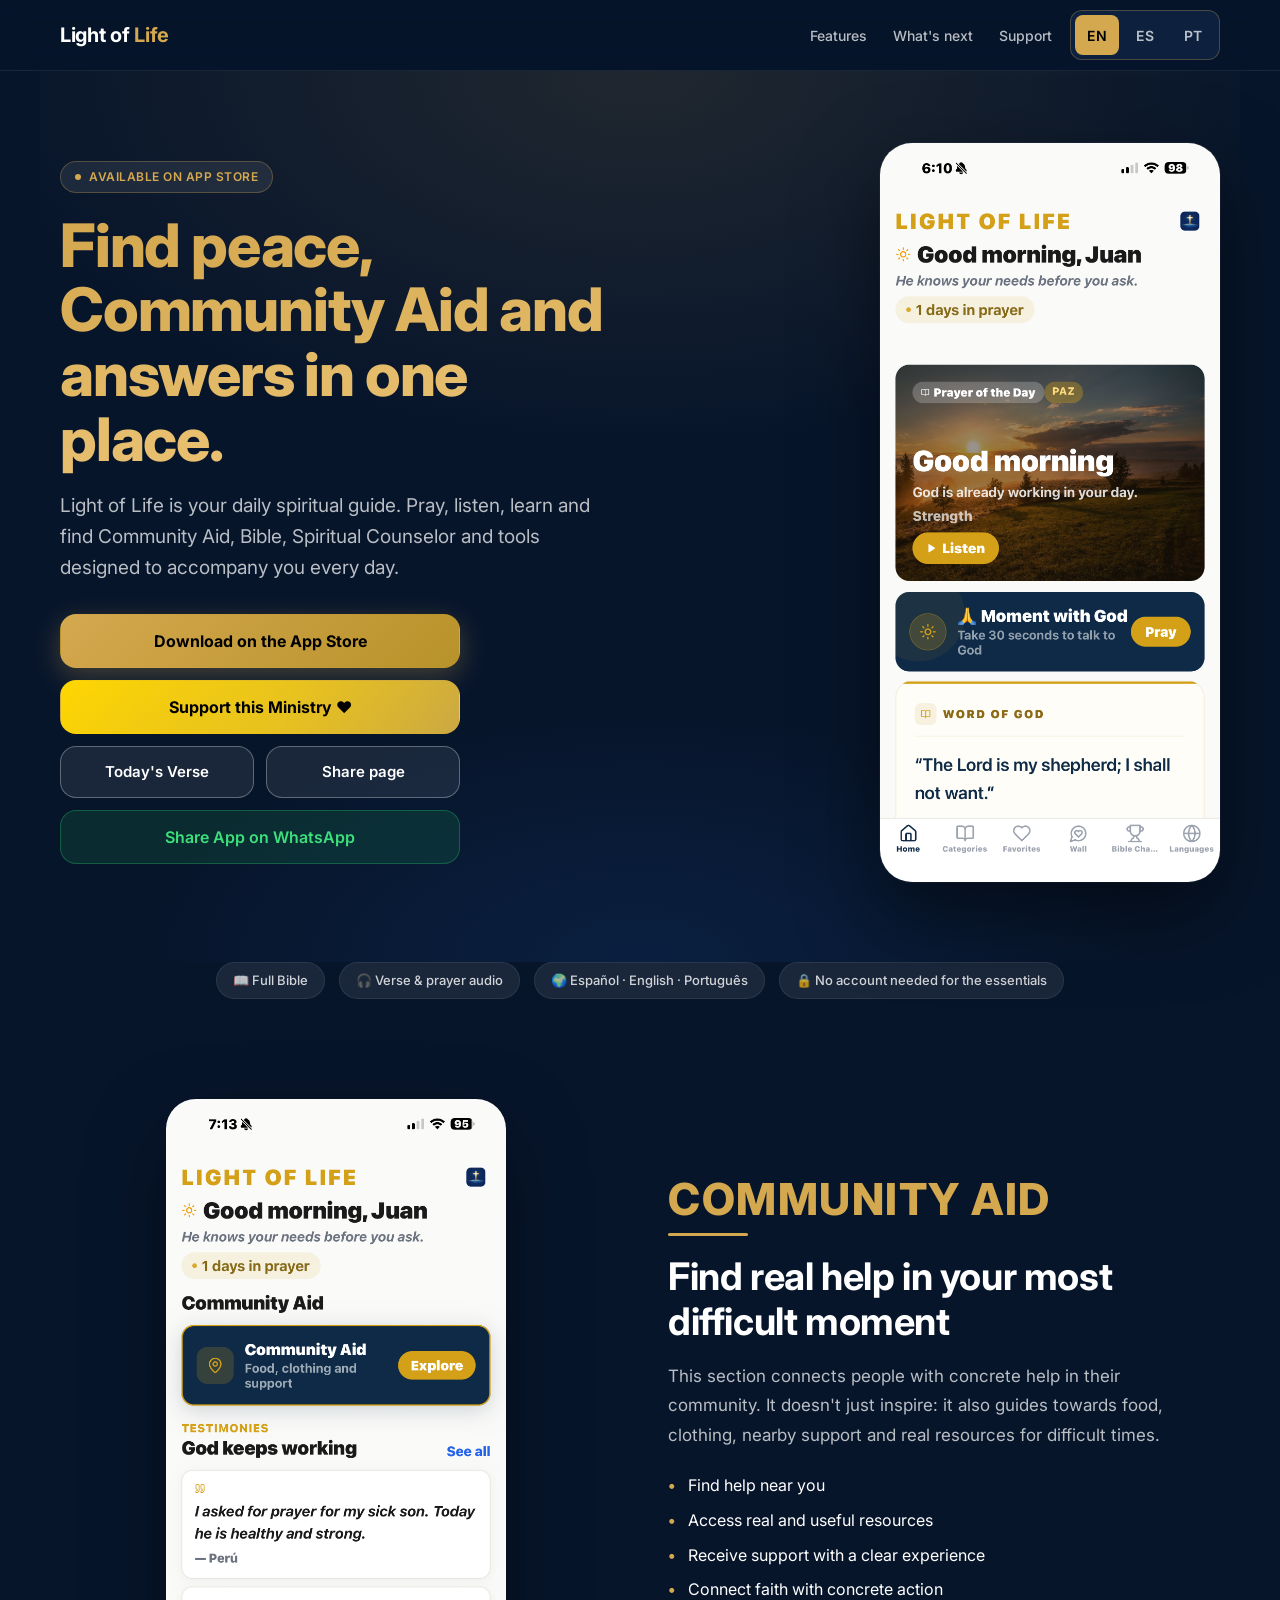
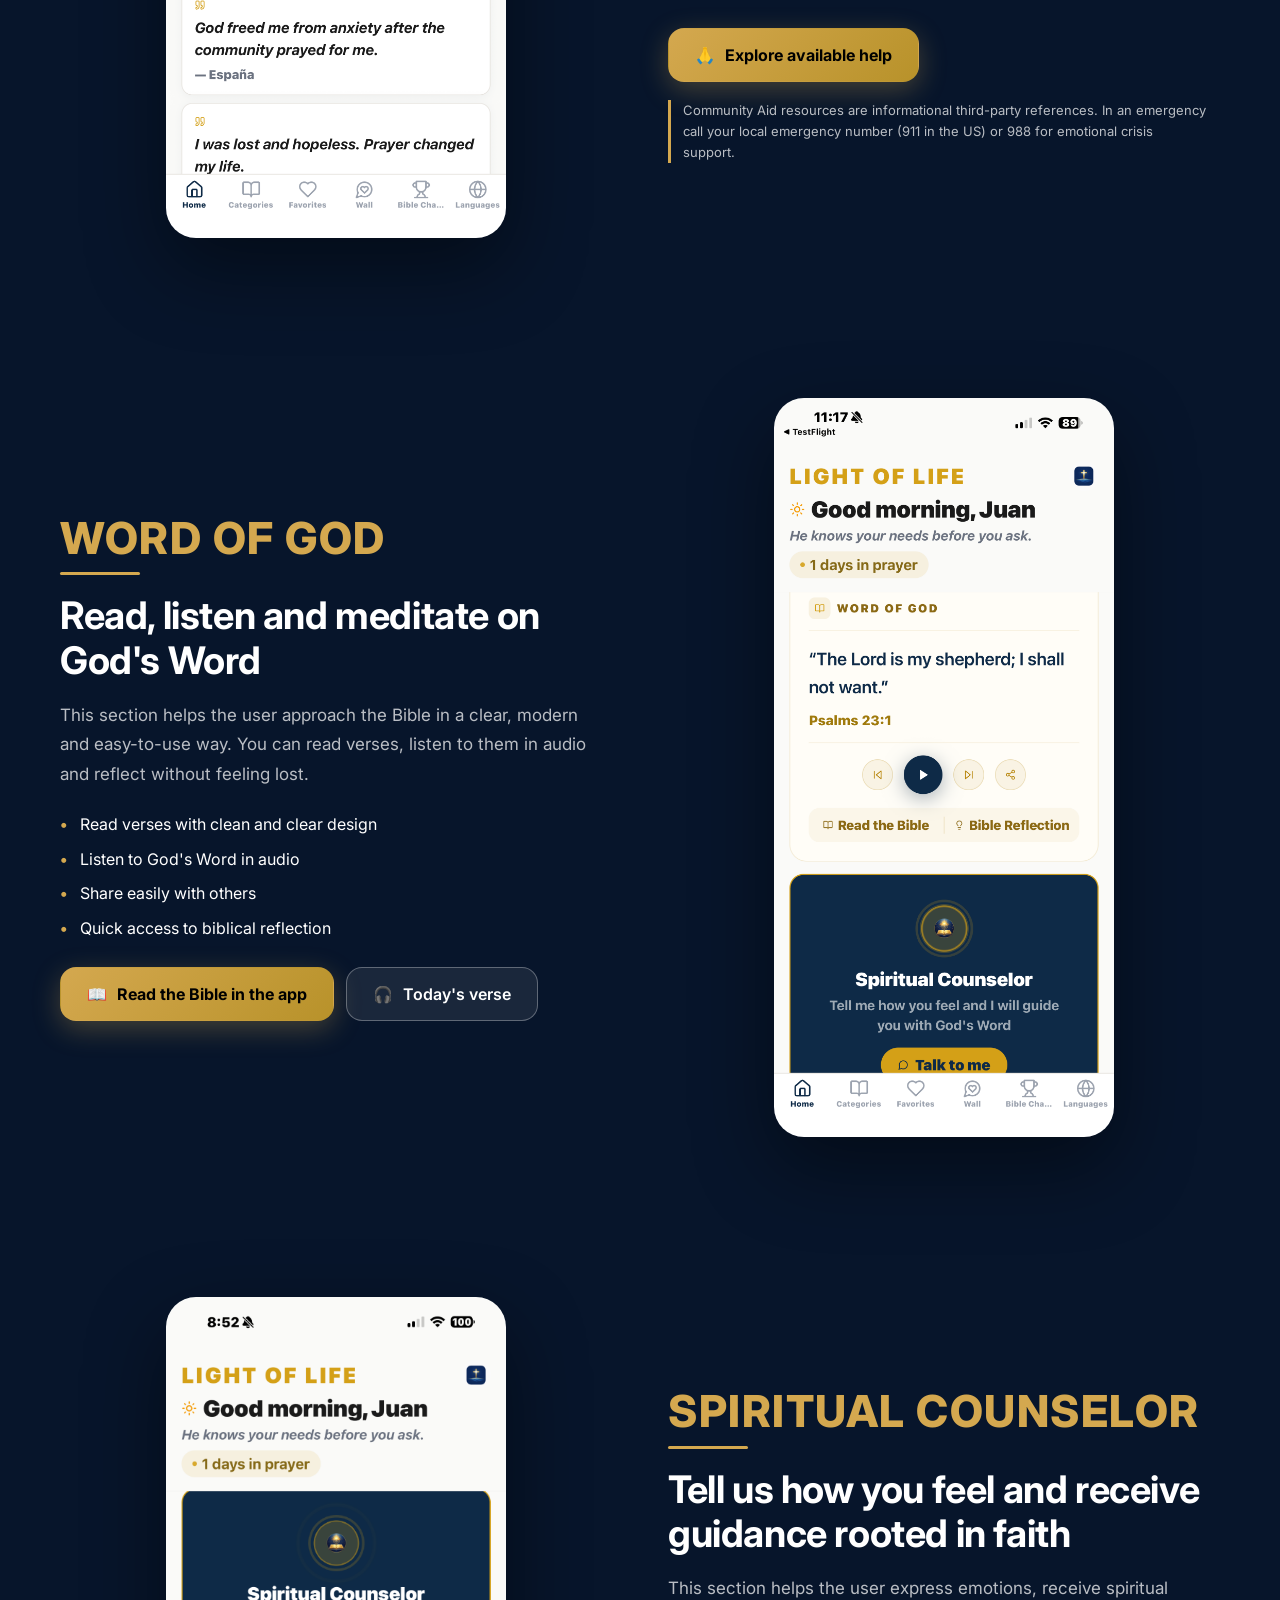
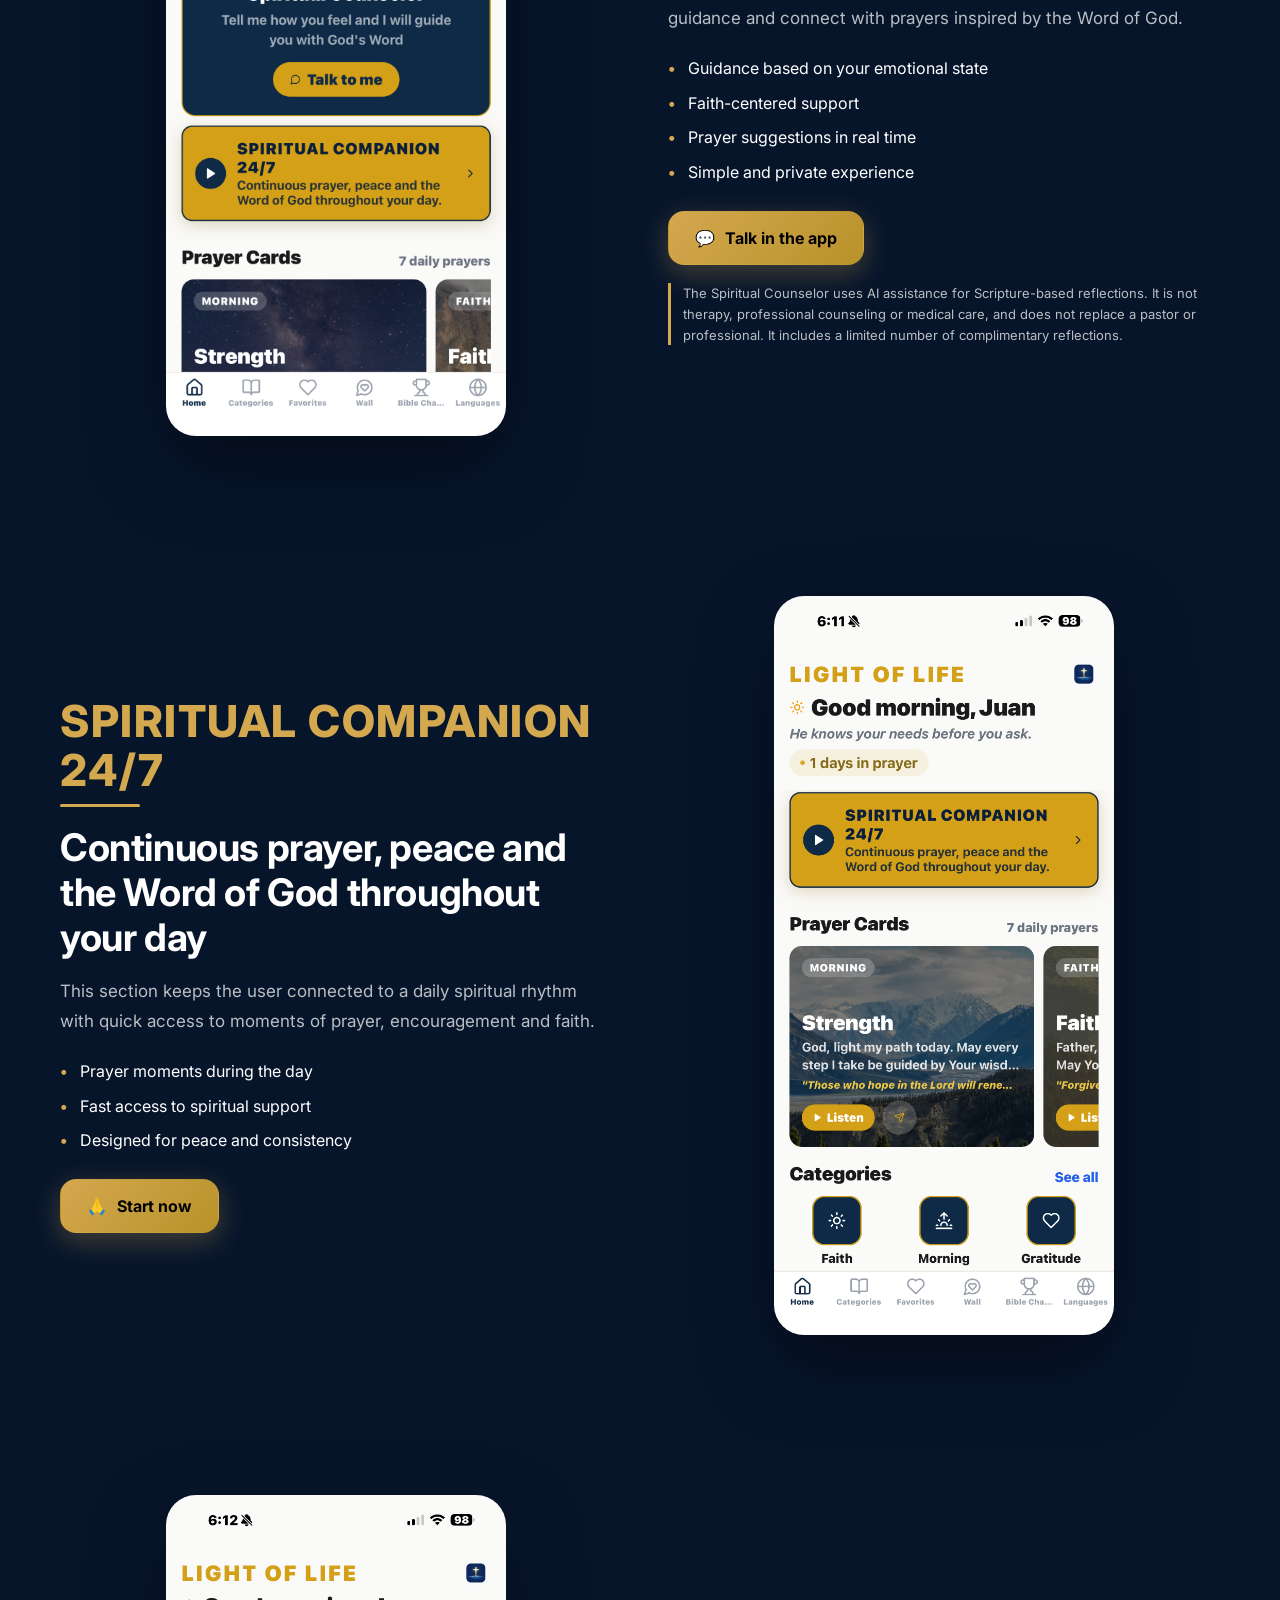
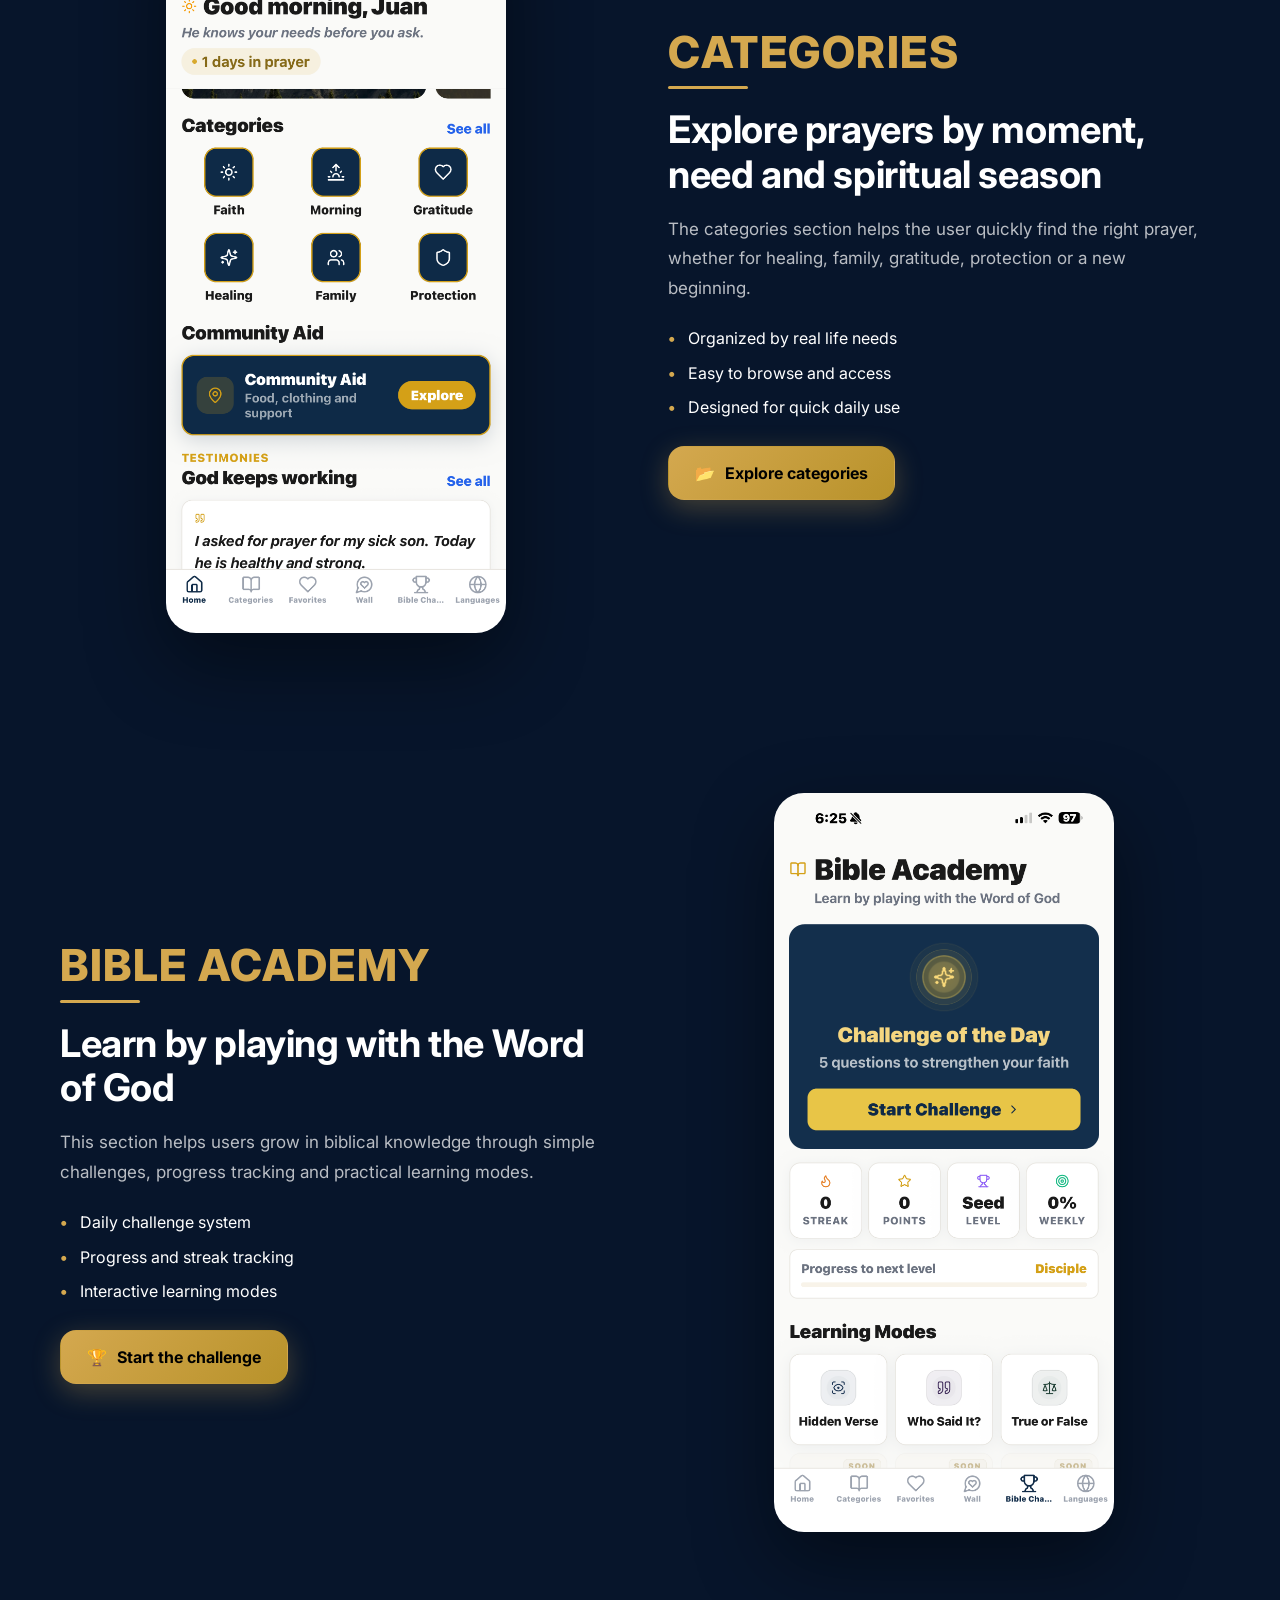
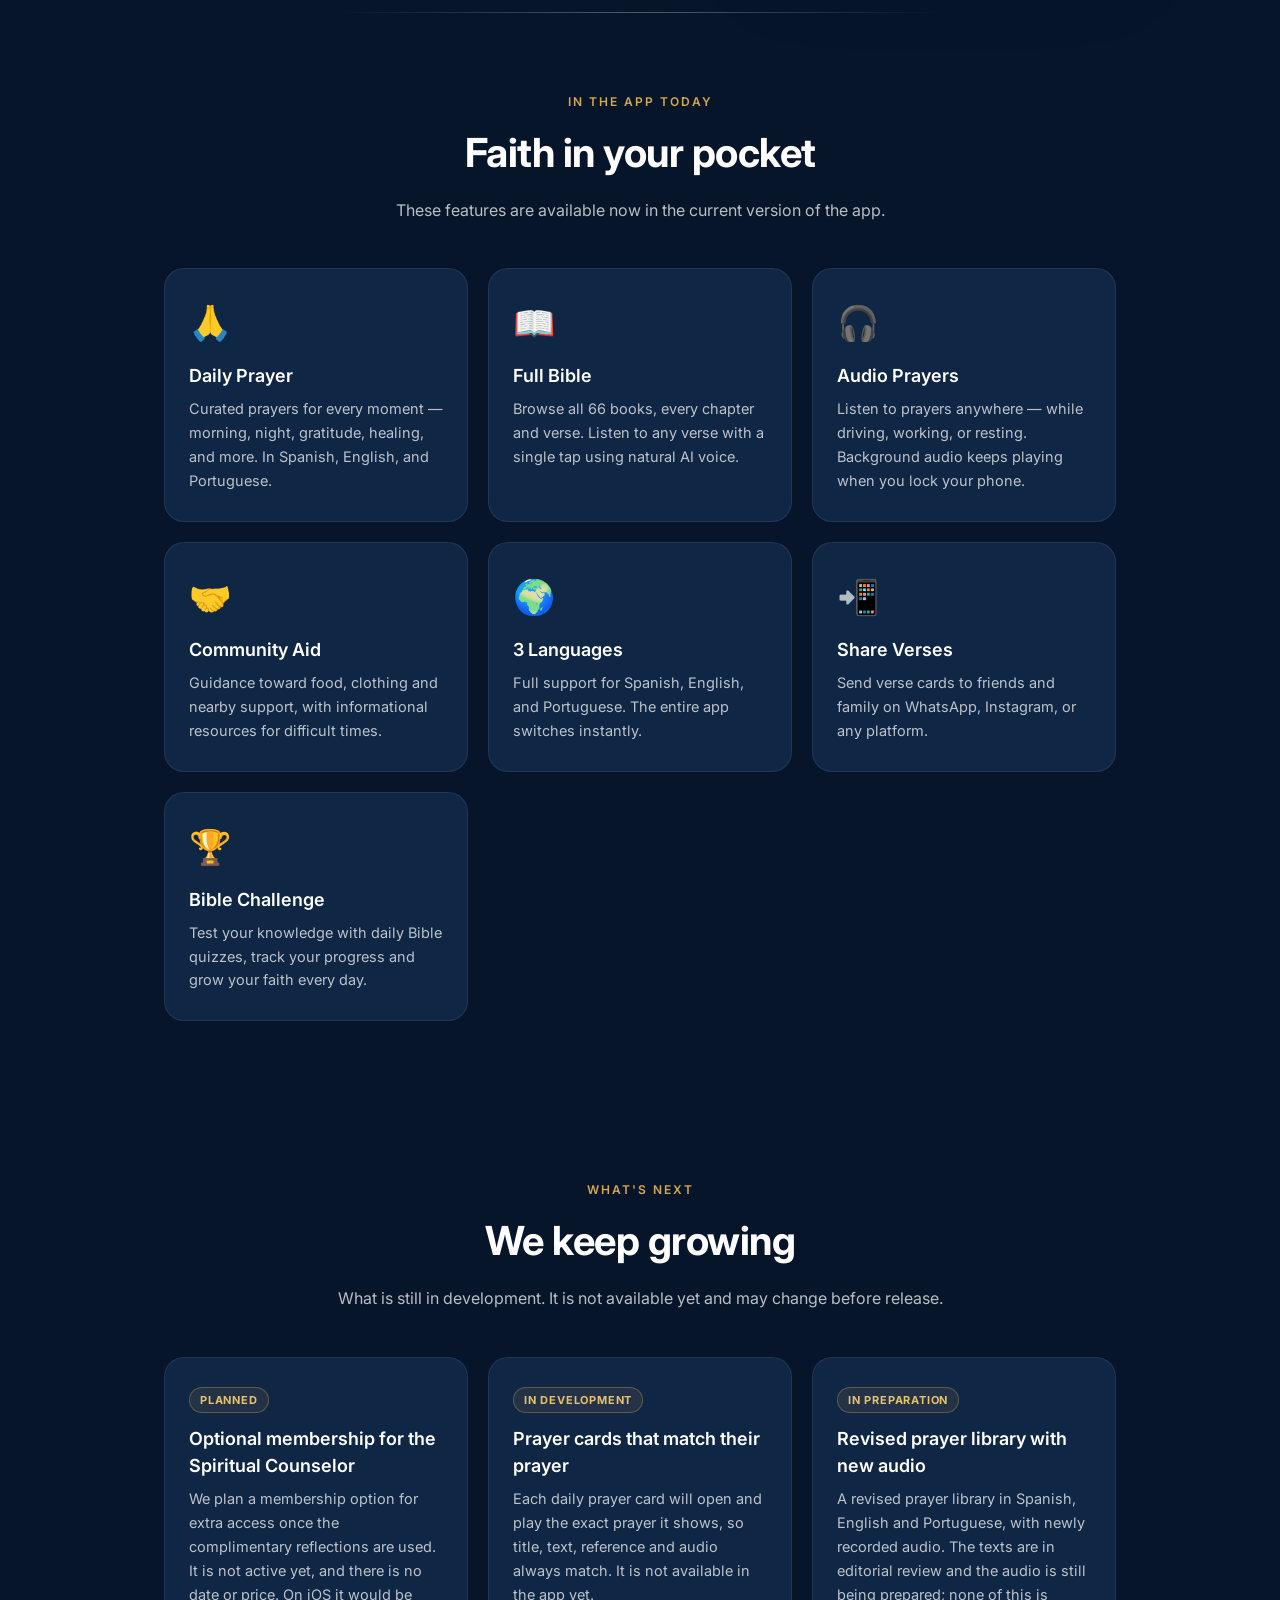
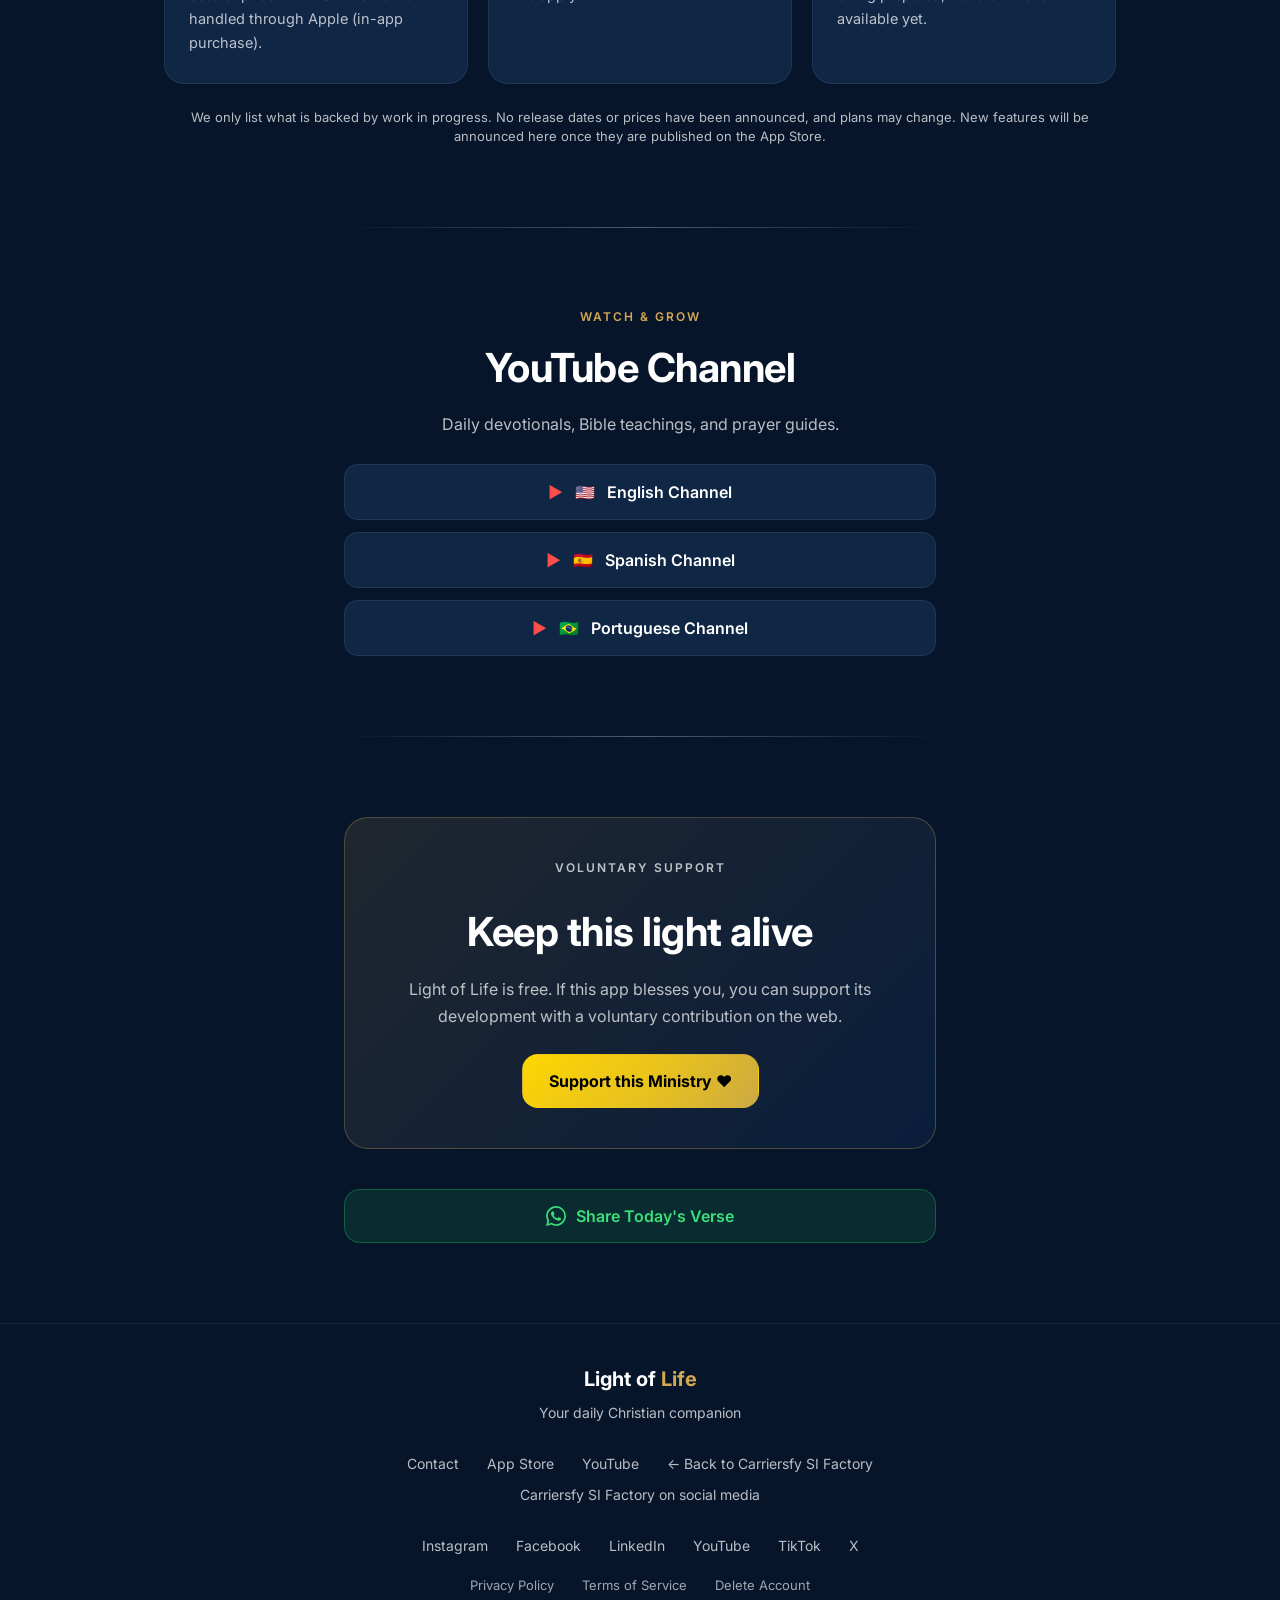
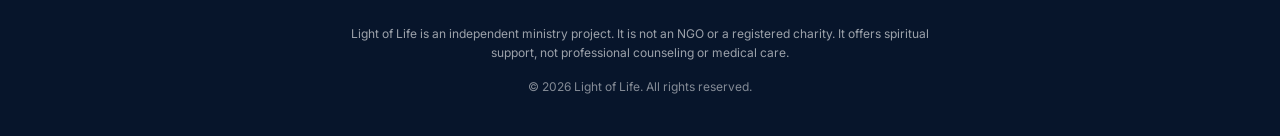
==== commit d3e4445c: "feat(footer): add Carriersfy SI Factory social link set to footer" ====
--- a/index.html
+++ b/index.html
@@ -1614,6 +1614,15 @@
       <a href="https://carriersfy.ai/" data-es="← Volver a Carriersfy SI Factory"
         data-pt="← Voltar para a Carriersfy SI Factory">← Back to Carriersfy SI Factory</a>
     </nav>
+    <p class="footer-sub" data-es="Carriersfy SI Factory en redes sociales" data-pt="Carriersfy SI Factory nas redes sociais">Carriersfy SI Factory on social media</p>
+    <nav class="footer-links" aria-label="Carriersfy SI Factory — Social" data-es-label="Carriersfy SI Factory — Redes sociales" data-pt-label="Carriersfy SI Factory — Redes sociais">
+      <a href="https://www.instagram.com/carriersfy_si" target="_blank" rel="noopener">Instagram</a>
+      <a href="https://www.facebook.com/1145193978682149" target="_blank" rel="noopener">Facebook</a>
+      <a href="https://www.linkedin.com/company/carriersfy-si-factory" target="_blank" rel="noopener">LinkedIn</a>
+      <a href="https://www.youtube.com/channel/UC7qw-KyOFR5Jmbd7lmMzv2A" target="_blank" rel="noopener">YouTube</a>
+      <a href="https://www.tiktok.com/@carriersfy_si" target="_blank" rel="noopener">TikTok</a>
+      <a href="https://x.com/carriersfy_si" target="_blank" rel="noopener">X</a>
+    </nav>
     <nav class="footer-legal" aria-label="Legal" data-es-label="Legal" data-pt-label="Legal">
       <a href="/privacy" data-es="Política de Privacidad" data-pt="Política de Privacidade">Privacy Policy</a>
       <a href="/terms" data-es="Términos de Servicio" data-pt="Termos de Serviço">Terms of Service</a>
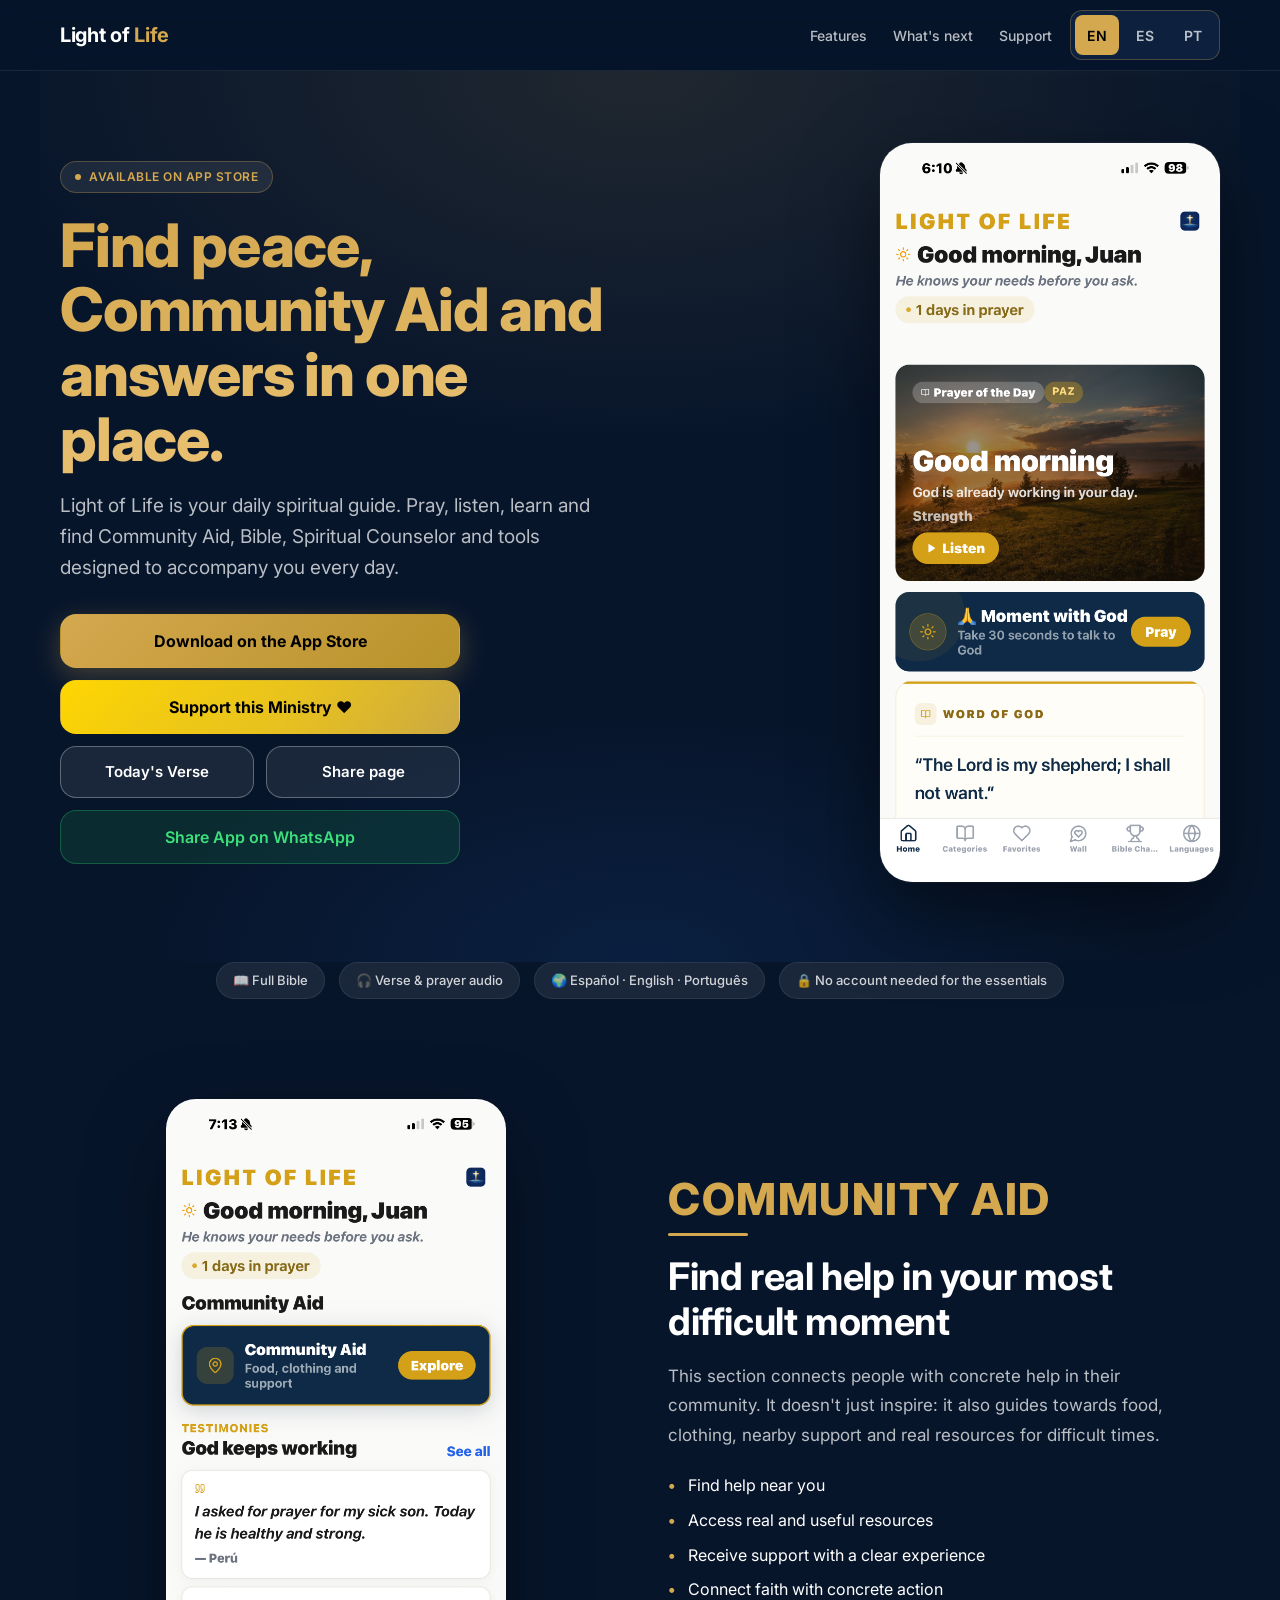
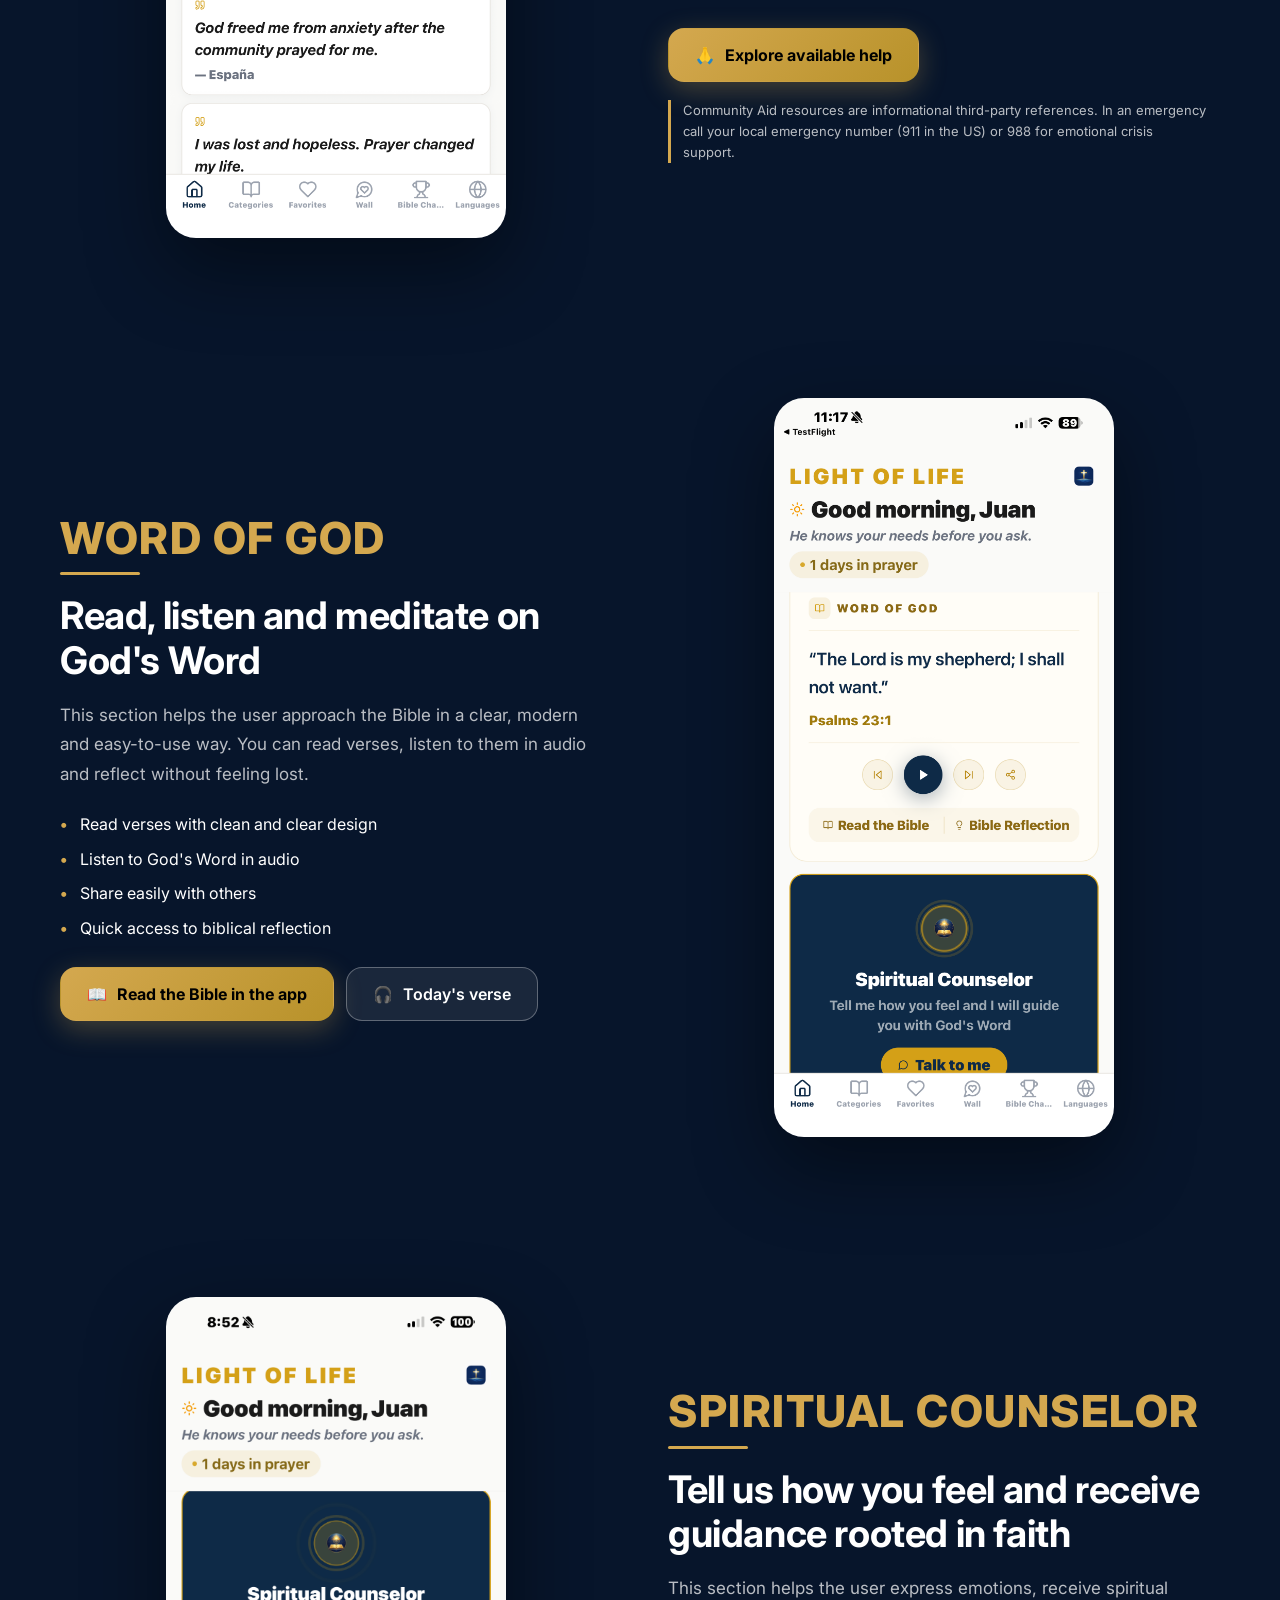
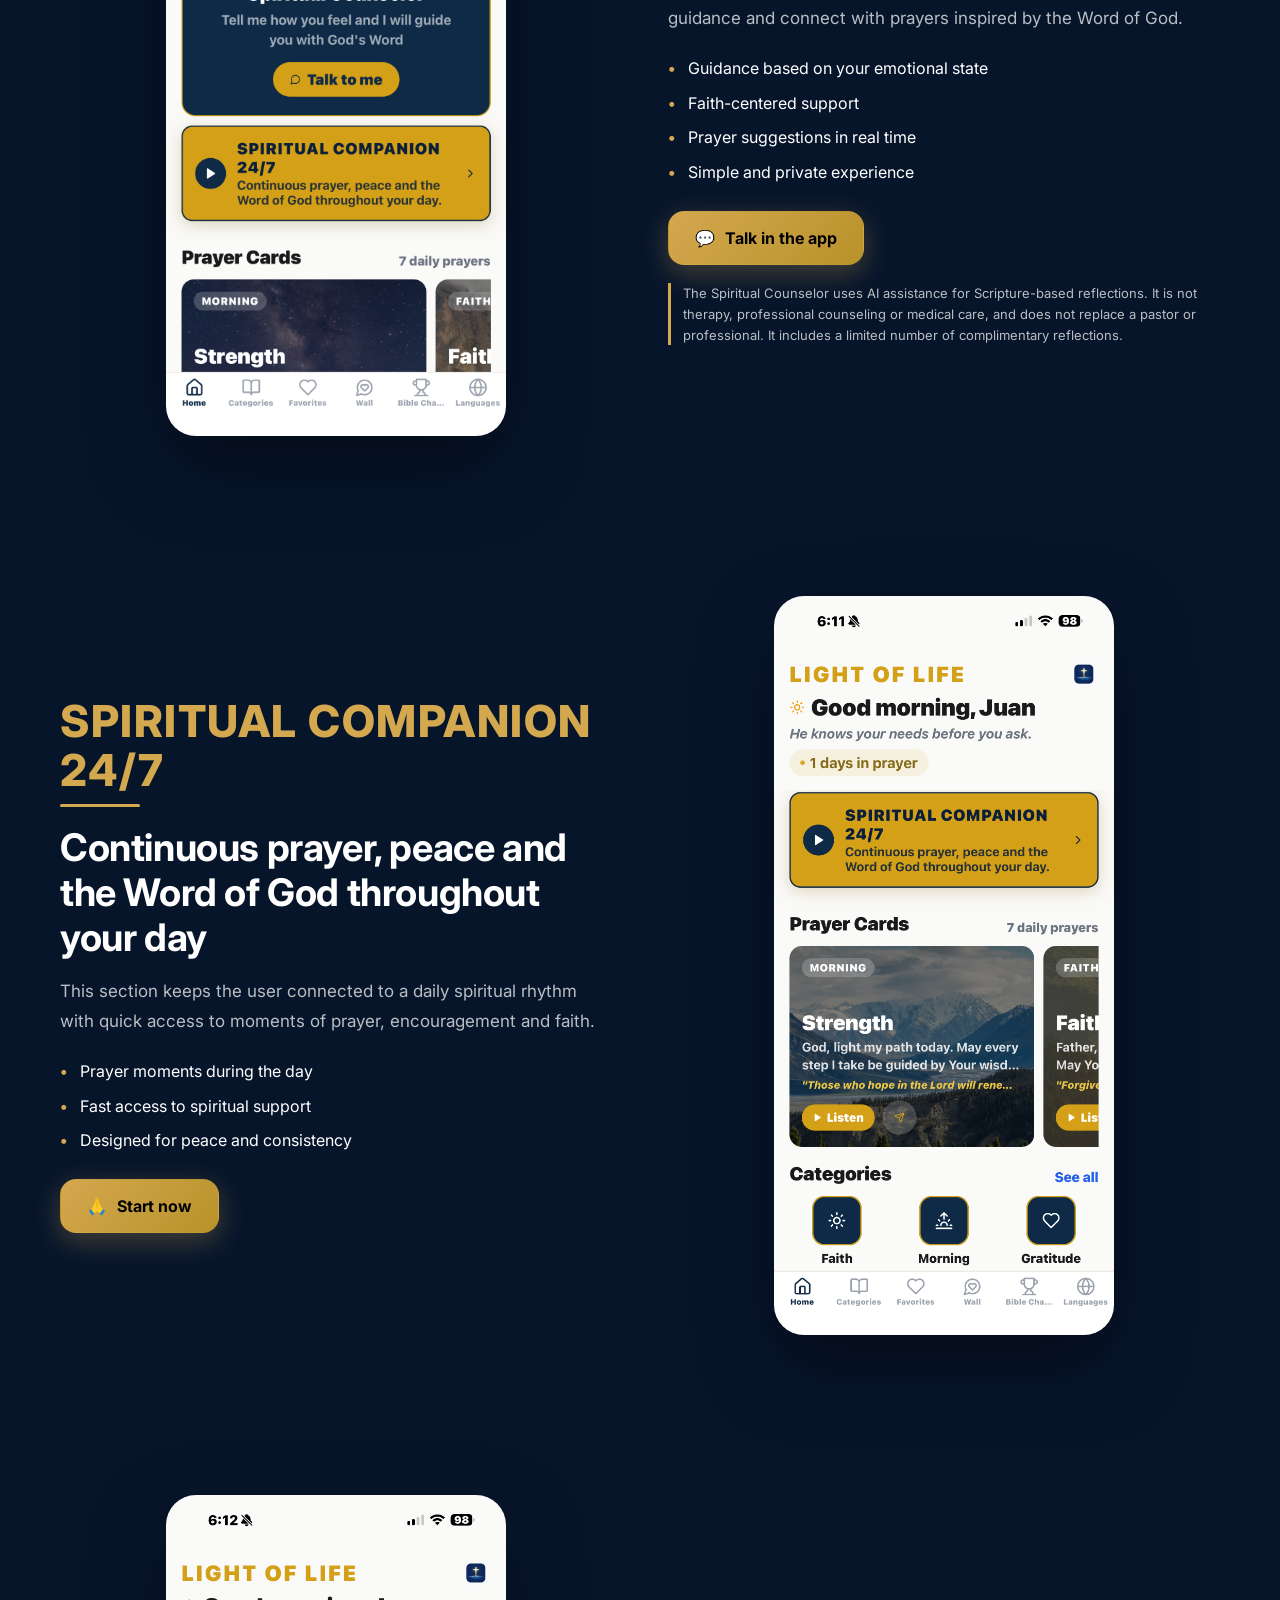
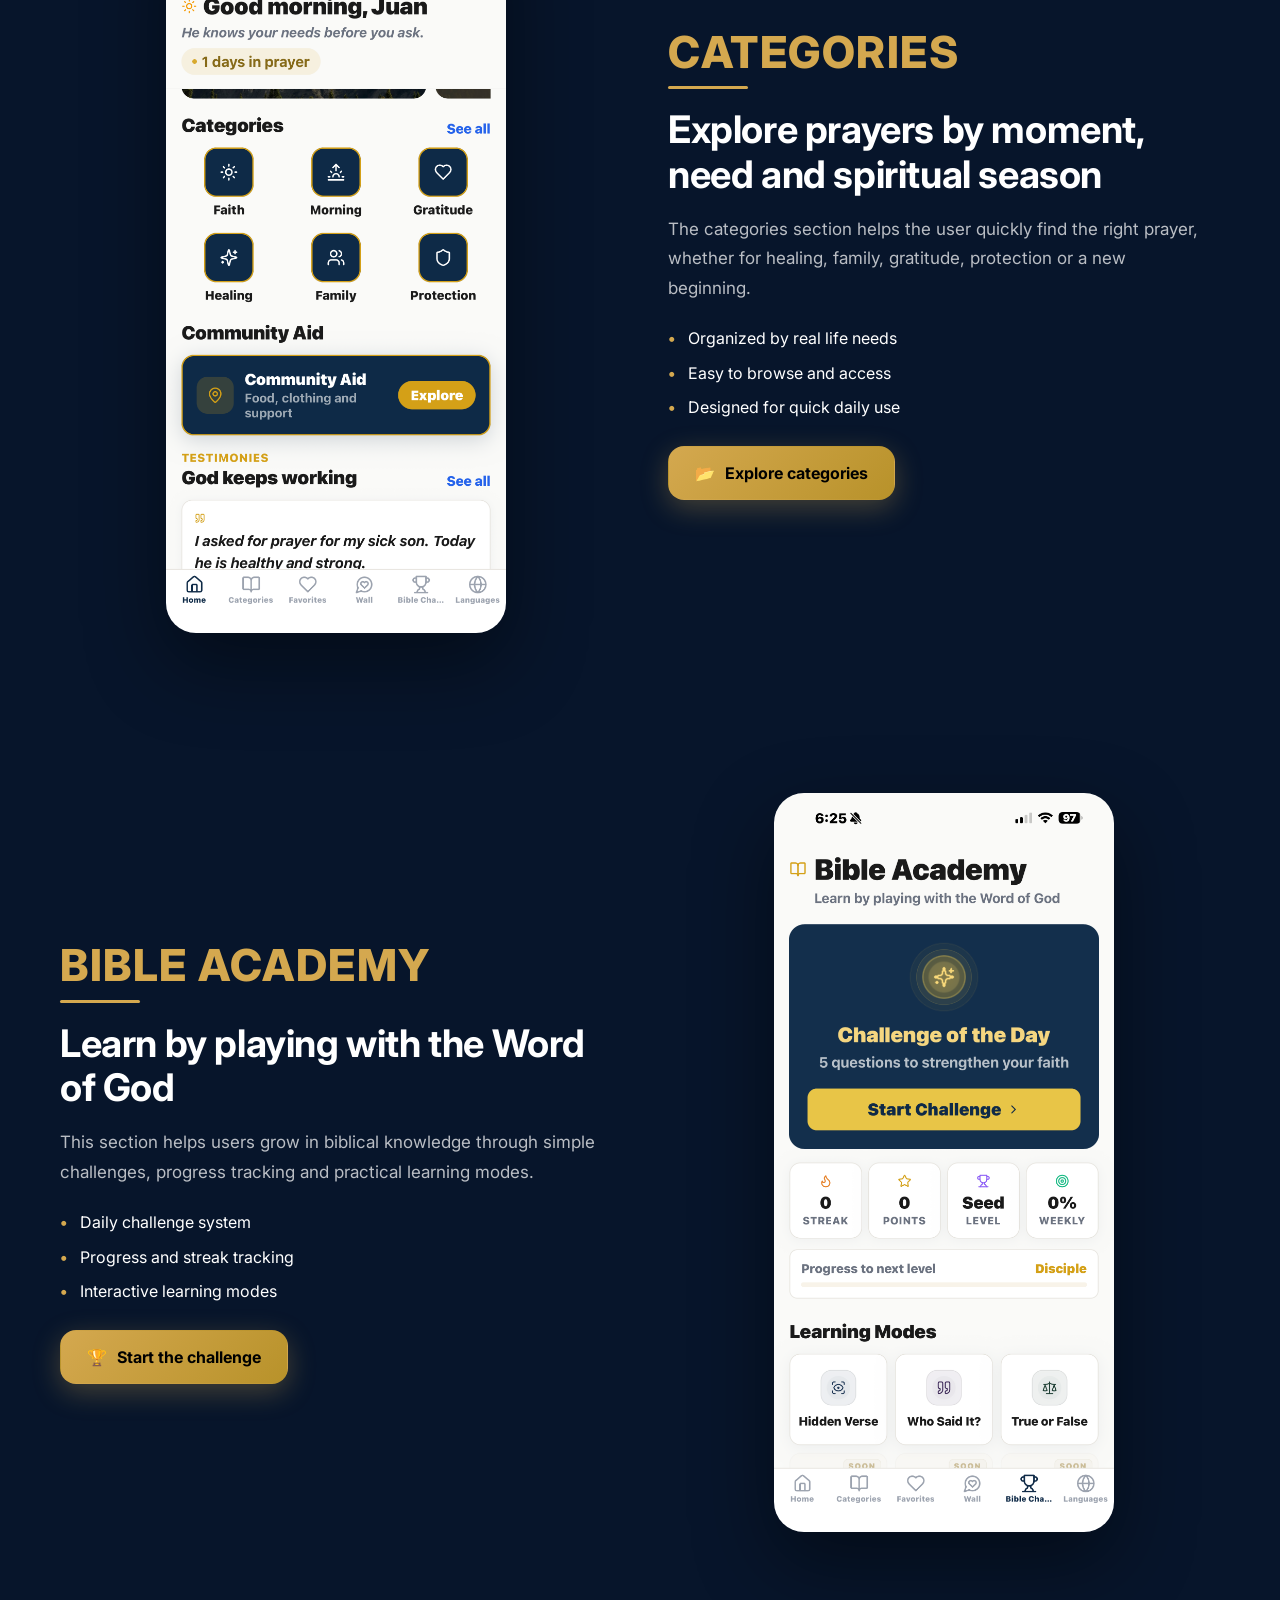
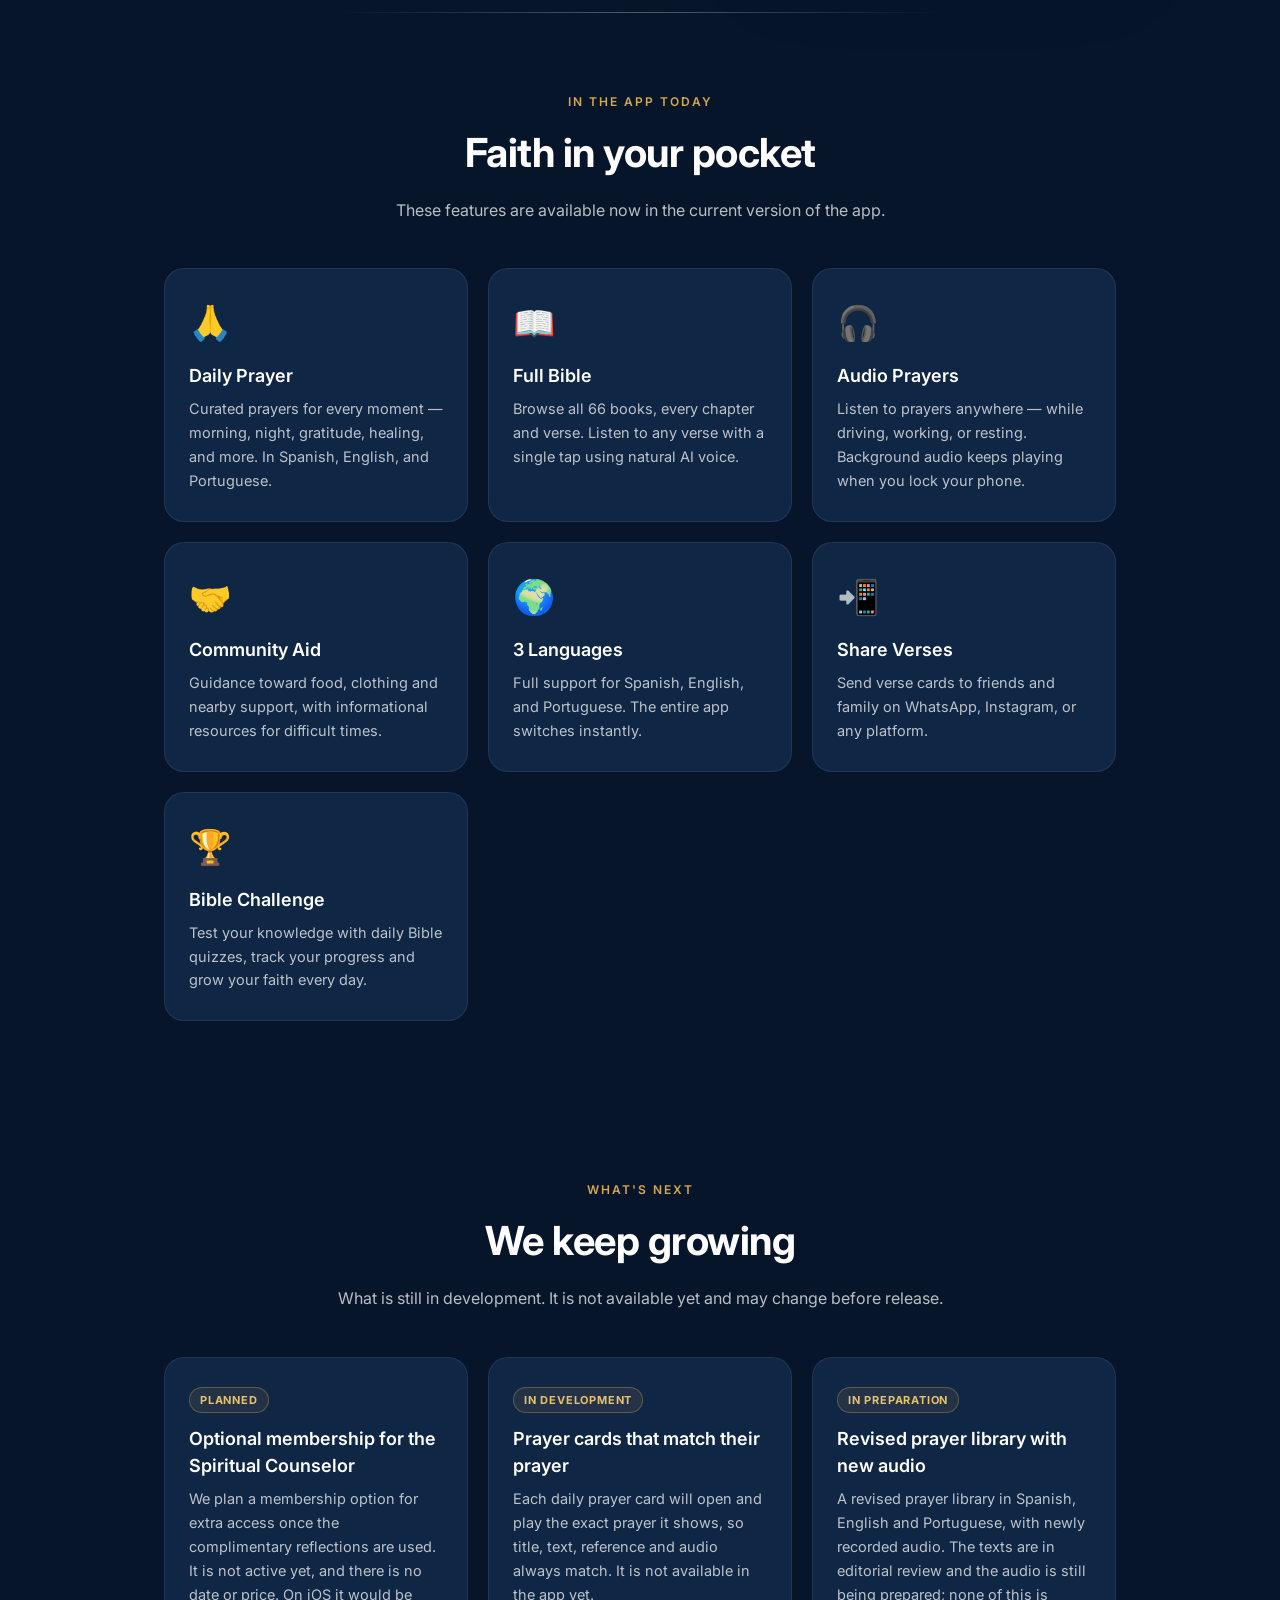
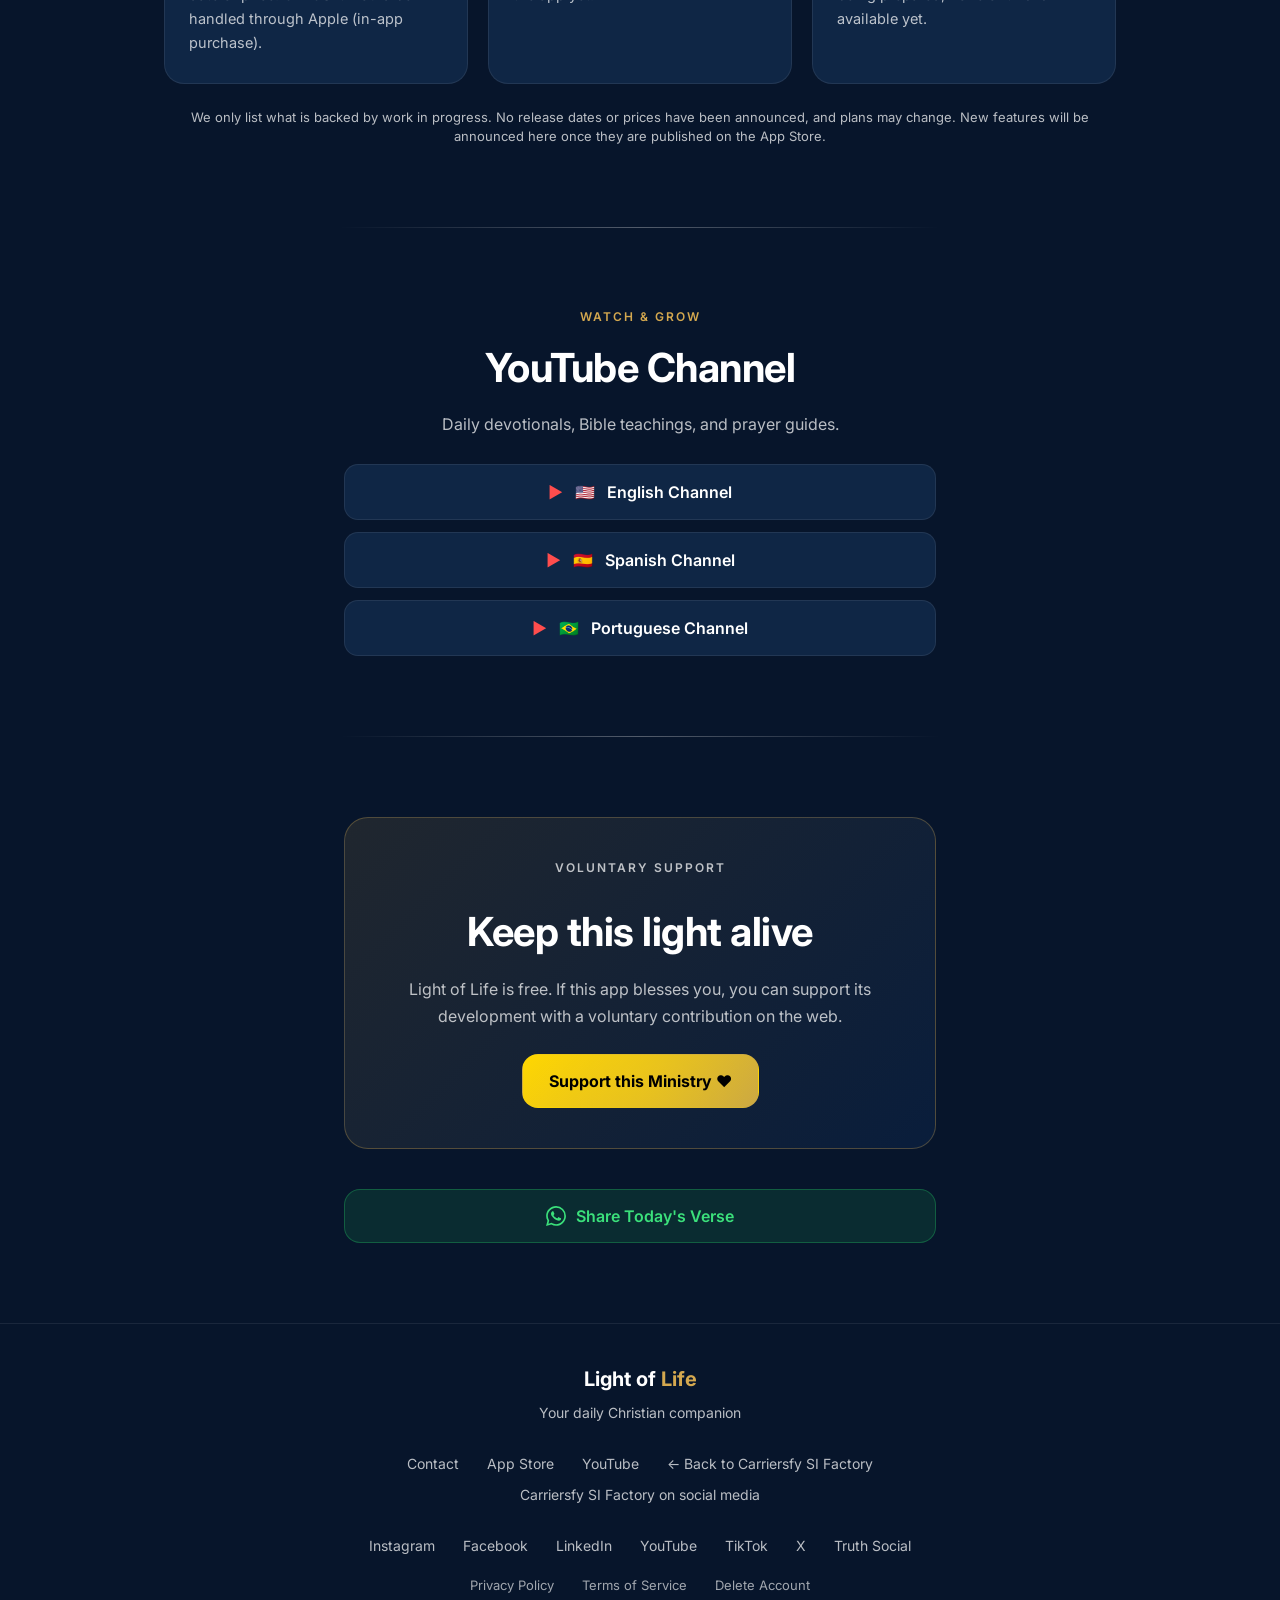
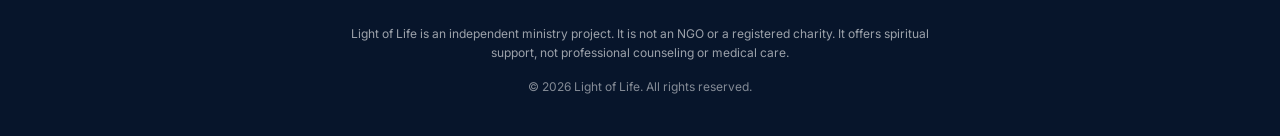
==== commit 3cc0db05: "Social: suma Truth Social (@carriersfy_si) a la fila social de Carriersfy SI Factory en el pie (set " ====
--- a/index.html
+++ b/index.html
@@ -1622,6 +1622,7 @@
       <a href="https://www.youtube.com/channel/UC7qw-KyOFR5Jmbd7lmMzv2A" target="_blank" rel="noopener">YouTube</a>
       <a href="https://www.tiktok.com/@carriersfy_si" target="_blank" rel="noopener">TikTok</a>
       <a href="https://x.com/carriersfy_si" target="_blank" rel="noopener">X</a>
+      <a href="https://truthsocial.com/@carriersfy_si" target="_blank" rel="noopener">Truth Social</a>
     </nav>
     <nav class="footer-legal" aria-label="Legal" data-es-label="Legal" data-pt-label="Legal">
       <a href="/privacy" data-es="Política de Privacidad" data-pt="Política de Privacidade">Privacy Policy</a>
